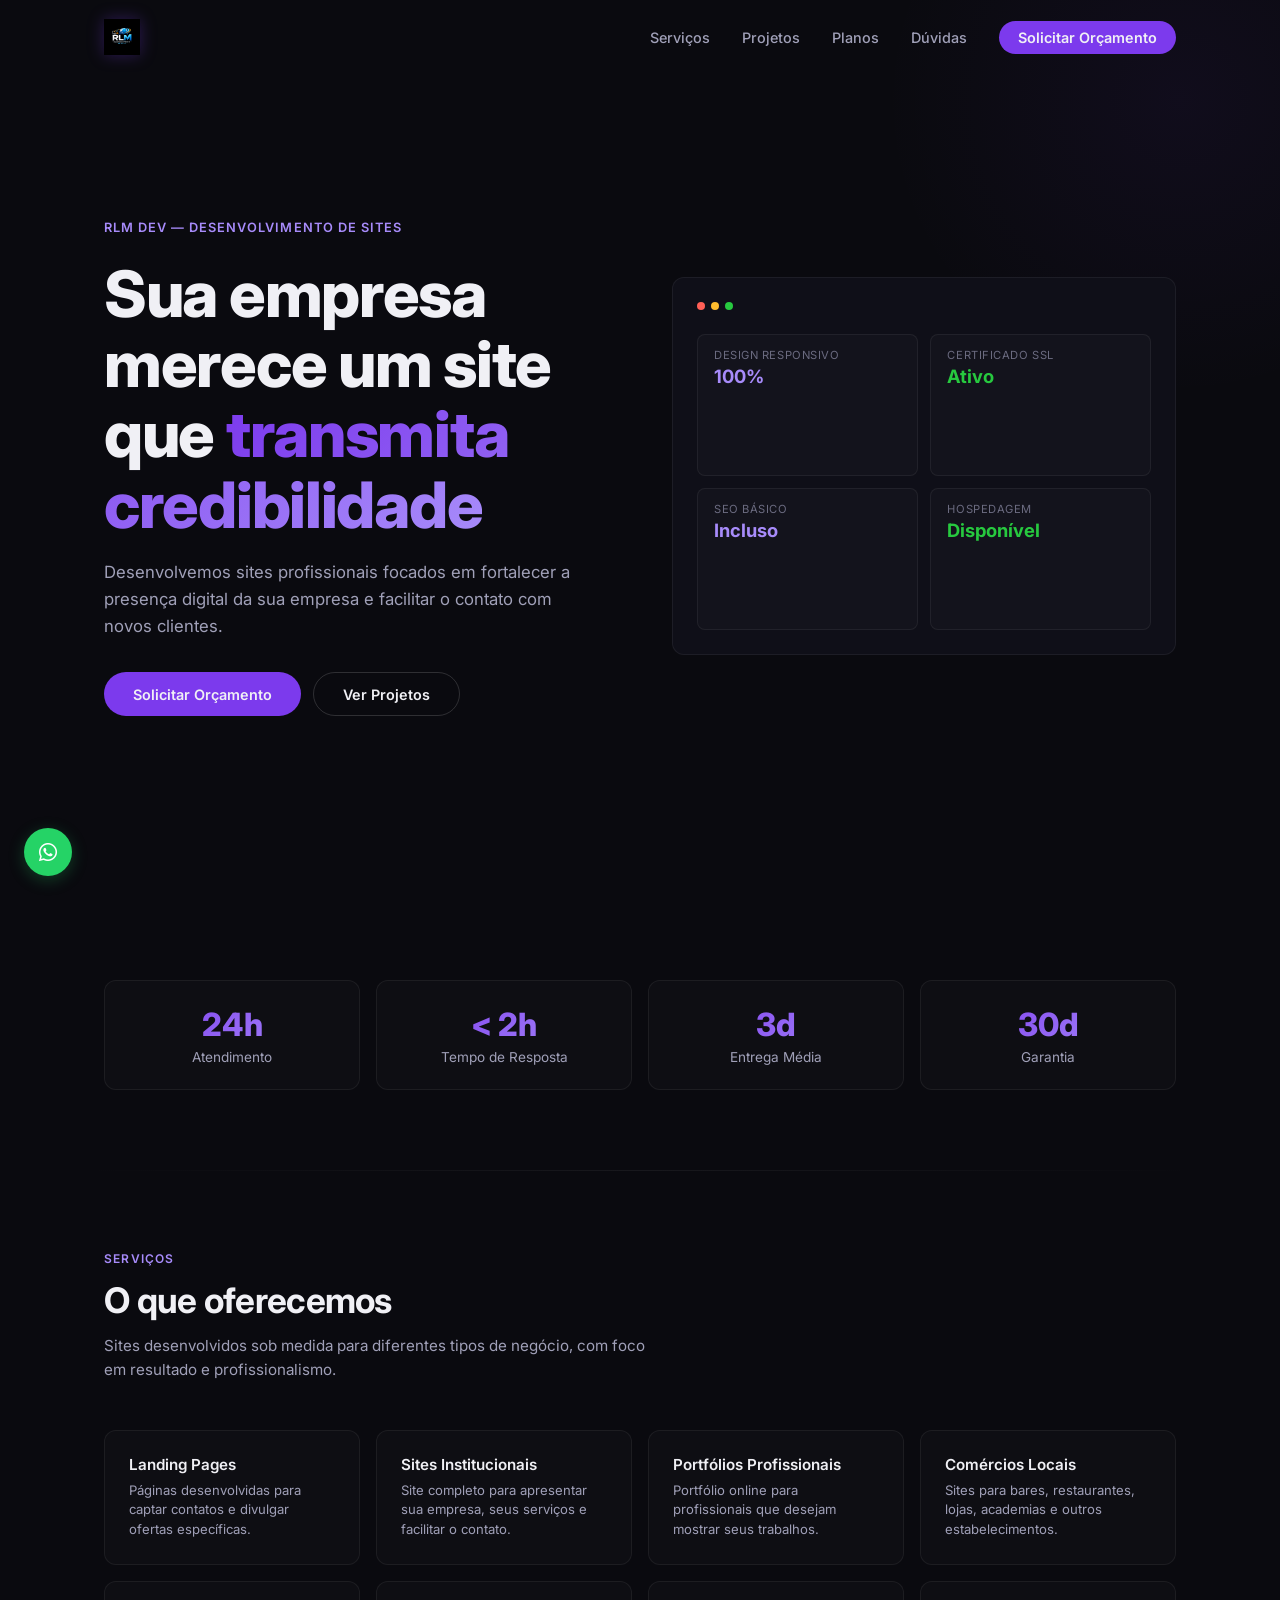
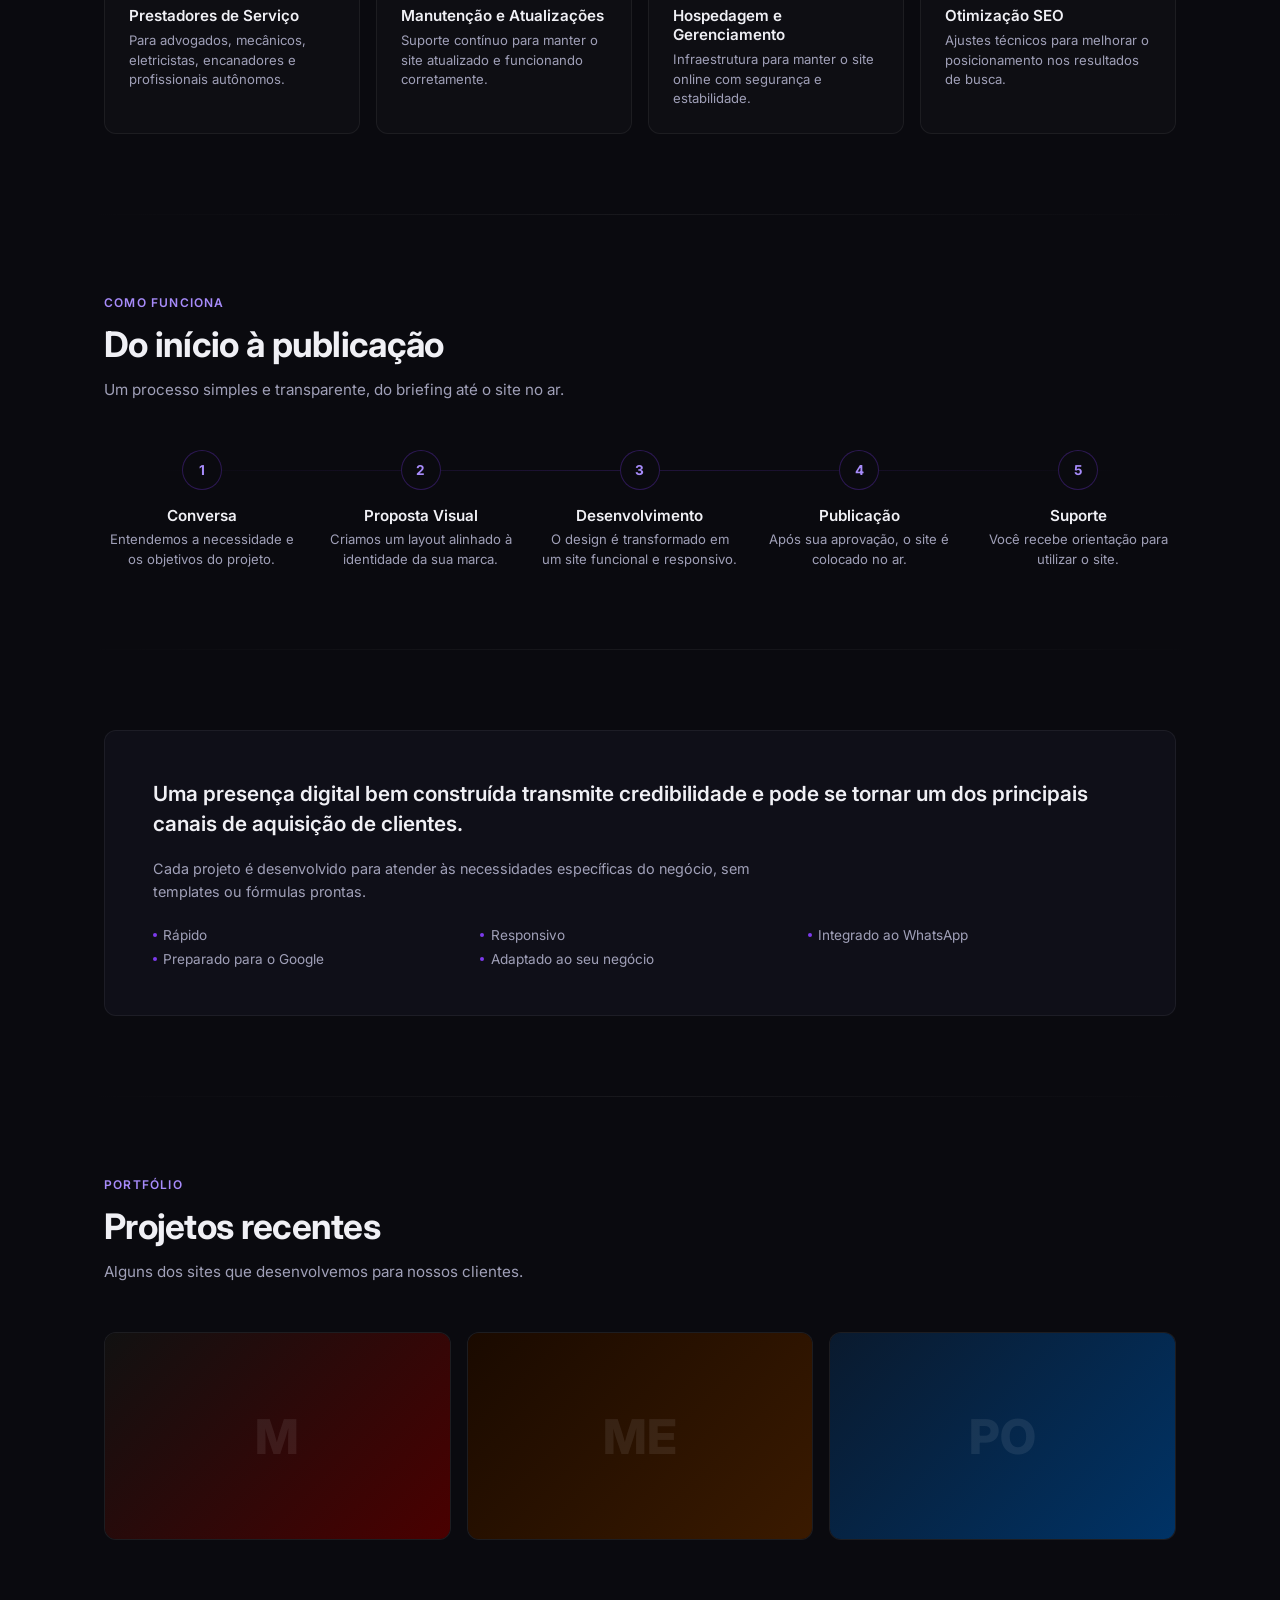
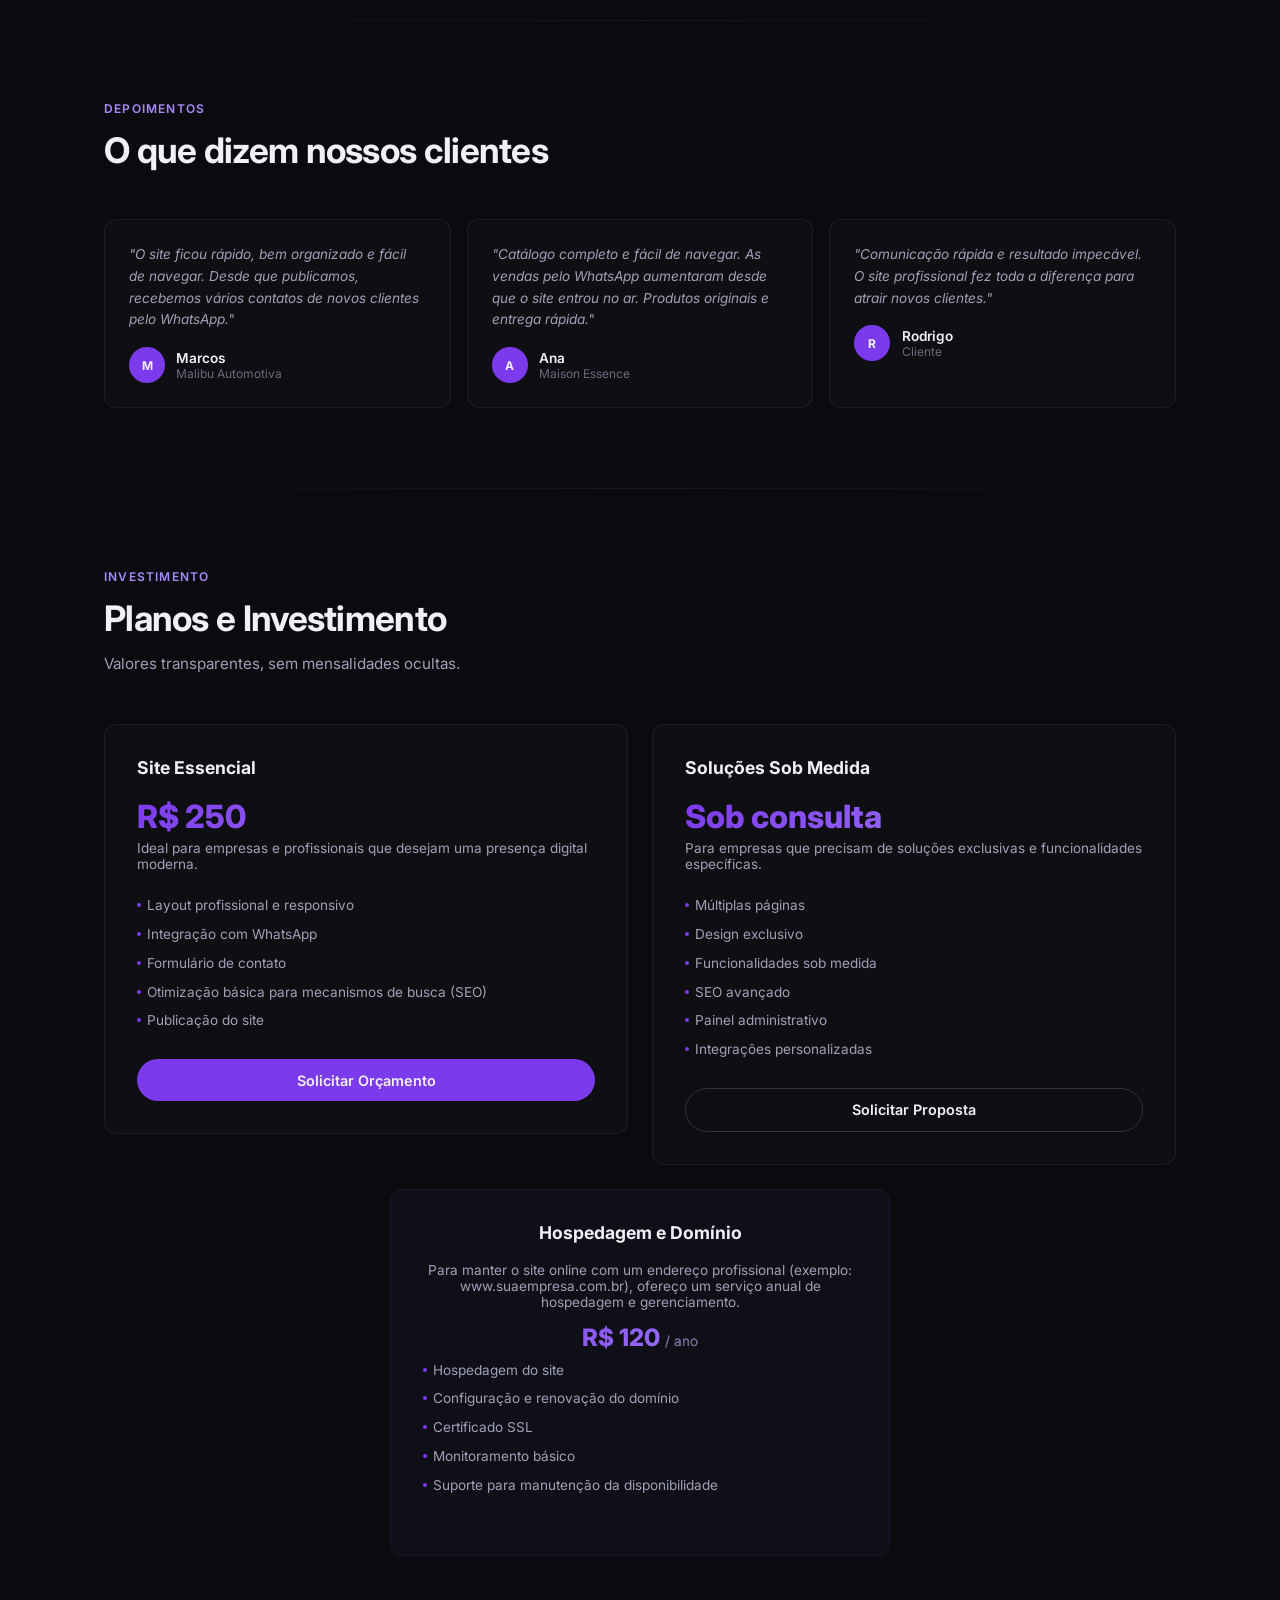
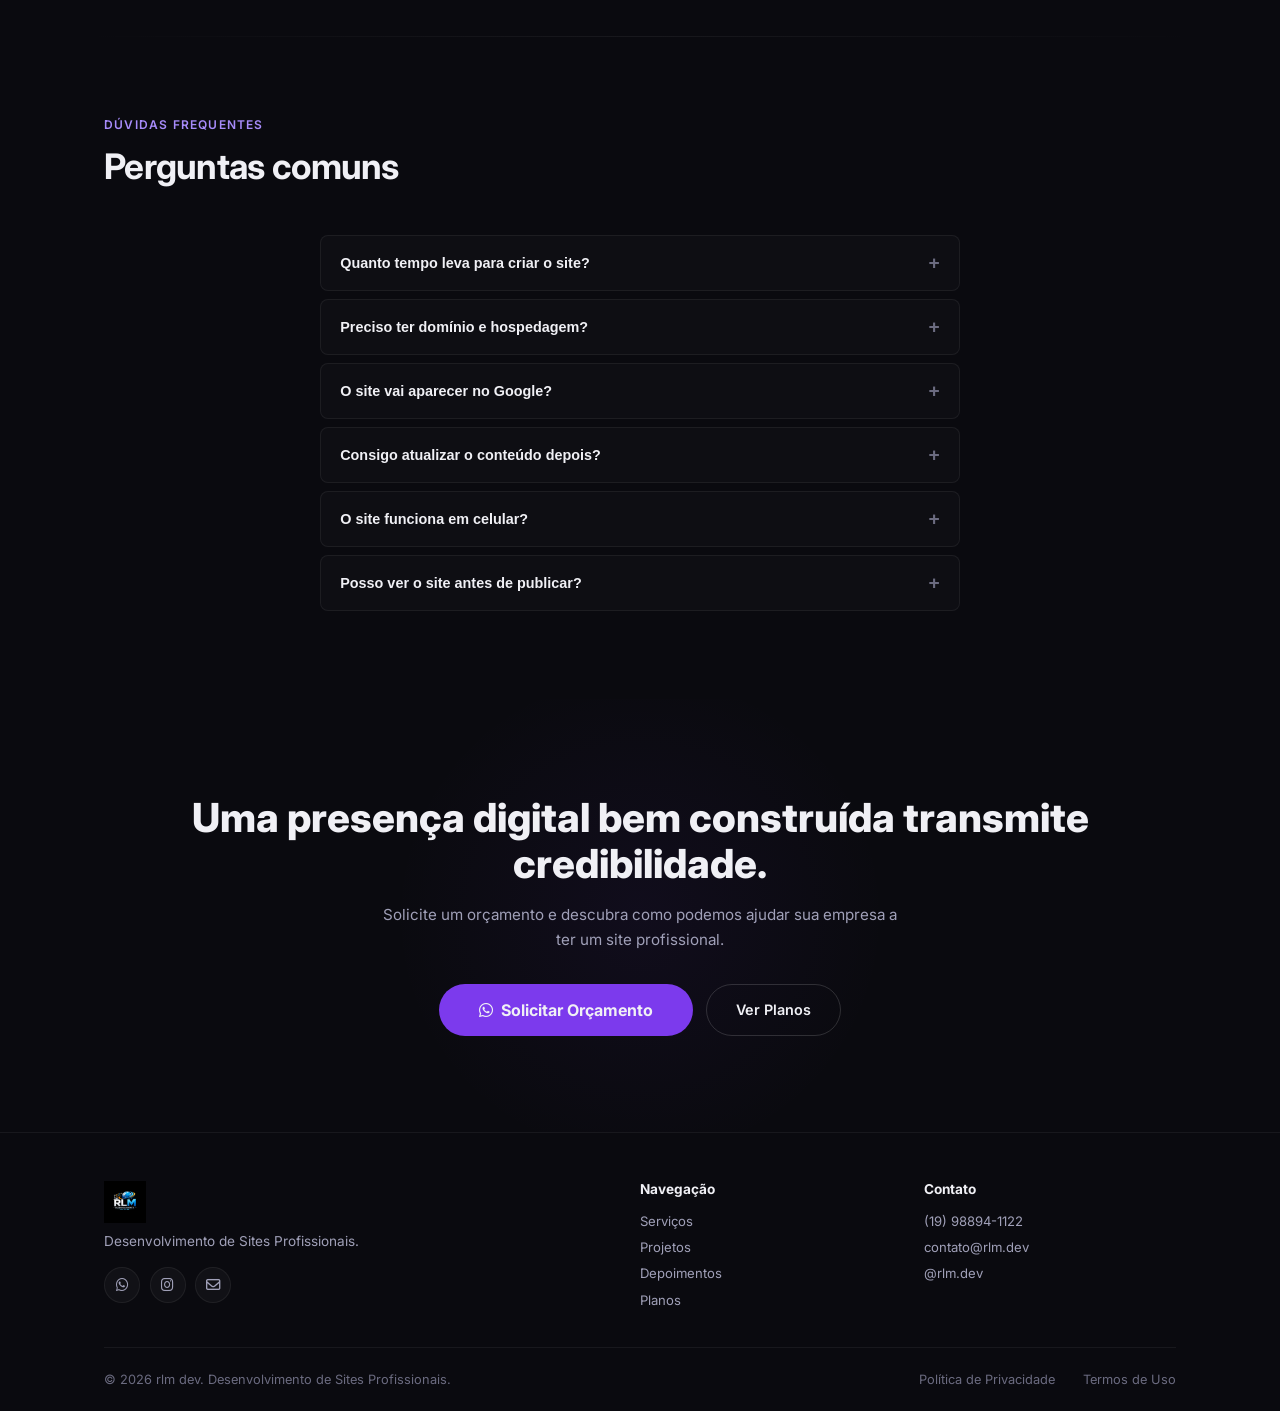
==== index.html @ 18d64c3d "feat: rebrand to rlm dev with real portfolio projects - Rebranded from RLima Tech to rlm dev with ne" ====
<!DOCTYPE html>
<html lang="pt-BR">
<head>
  <meta charset="UTF-8">
  <meta name="viewport" content="width=device-width, initial-scale=1.0">
  <meta name="description" content="rlm dev - Desenvolvimento de sites profissionais para pequenas empresas, comércios locais e prestadores de serviço.">
  <title>rlm dev | Desenvolvimento de Sites Profissionais</title>
  <link rel="stylesheet" href="style.css">
  <link rel="stylesheet" href="https://cdnjs.cloudflare.com/ajax/libs/font-awesome/6.5.1/css/all.min.css">
</head>
<body>

  <!-- LOADING -->
  <div id="loading">
    <img src="logo.jpeg" alt="rlm dev" class="logo-load">
    <div class="bar"><div class="bar-fill"></div></div>
  </div>

  <!-- NAVBAR -->
  <nav id="nav">
    <div class="container">
      <a class="logo" href="#"><img src="logo.jpeg" alt="rlm dev"></a>
      <div class="links" id="navLinks">
        <a href="#servicos">Servi&ccedil;os</a>
        <a href="#portfolio">Projetos</a>
        <a href="#planos">Planos</a>
        <a href="#faq">D&uacute;vidas</a>
        <a href="#contato" class="btn">Solicitar Or&ccedil;amento</a>
      </div>
      <button class="toggle" id="navToggle" aria-label="Menu"><i class="fas fa-bars"></i></button>
    </div>
  </nav>

  <!-- HERO -->
  <section class="hero">
    <div class="container">
      <div class="grid">
        <div>
          <span class="tag">rlm dev &mdash; Desenvolvimento de Sites</span>
          <h1>
            Sua empresa merece um site<br>
            que <span>transmita credibilidade</span>
          </h1>
          <p>
            Desenvolvemos sites profissionais focados em fortalecer a presen&ccedil;a digital da sua empresa
            e facilitar o contato com novos clientes.
          </p>
          <div class="actions">
            <a href="#contato" class="btn btn-primary">Solicitar Or&ccedil;amento</a>
            <a href="#portfolio" class="btn btn-outline">Ver Projetos</a>
          </div>
        </div>
        <div class="visual">
          <div class="dots">
            <span></span><span></span><span></span>
          </div>
          <div class="stats">
            <div class="stat">
              <div class="lbl">Design Responsivo</div>
              <div class="val purple">100%</div>
            </div>
            <div class="stat">
              <div class="lbl">Certificado SSL</div>
              <div class="val green">Ativo</div>
            </div>
            <div class="stat">
              <div class="lbl">SEO B&aacute;sico</div>
              <div class="val purple">Incluso</div>
            </div>
            <div class="stat">
              <div class="lbl">Hospedagem</div>
              <div class="val green">Dispon&iacute;vel</div>
            </div>
          </div>
        </div>
      </div>
    </div>
  </section>

  <!-- STATS -->
  <section class="section">
    <div class="container">
      <div class="stats-grid">
        <div class="stat-card reveal">
          <div class="num">24h</div>
          <div class="lbl">Atendimento</div>
        </div>
        <div class="stat-card reveal">
          <div class="num">&lt; 2h</div>
          <div class="lbl">Tempo de Resposta</div>
        </div>
        <div class="stat-card reveal">
          <div class="num"><span class="counter" data-target="3">0</span>d</div>
          <div class="lbl">Entrega M&eacute;dia</div>
        </div>
        <div class="stat-card reveal">
          <div class="num">30d</div>
          <div class="lbl">Garantia</div>
        </div>
      </div>
    </div>
  </section>

  <hr>

  <!-- SERVICES -->
  <section class="section" id="servicos">
    <div class="container">
      <div class="section-header reveal">
        <span class="tag">Servi&ccedil;os</span>
        <h2>O que oferecemos</h2>
        <p>Sites desenvolvidos sob medida para diferentes tipos de neg&oacute;cio, com foco em resultado e profissionalismo.</p>
      </div>
      <div class="services-grid">
        <div class="service-card reveal">
          <h3>Landing Pages</h3>
          <p>P&aacute;ginas desenvolvidas para captar contatos e divulgar ofertas espec&iacute;ficas.</p>
        </div>
        <div class="service-card reveal">
          <h3>Sites Institucionais</h3>
          <p>Site completo para apresentar sua empresa, seus servi&ccedil;os e facilitar o contato.</p>
        </div>
        <div class="service-card reveal">
          <h3>Portf&oacute;lios Profissionais</h3>
          <p>Portf&oacute;lio online para profissionais que desejam mostrar seus trabalhos.</p>
        </div>
        <div class="service-card reveal">
          <h3>Com&eacute;rcios Locais</h3>
          <p>Sites para bares, restaurantes, lojas, academias e outros estabelecimentos.</p>
        </div>
        <div class="service-card reveal">
          <h3>Prestadores de Servi&ccedil;o</h3>
          <p>Para advogados, mec&acirc;nicos, eletricistas, encanadores e profissionais aut&ocirc;nomos.</p>
        </div>
        <div class="service-card reveal">
          <h3>Manuten&ccedil;&atilde;o e Atualiza&ccedil;&otilde;es</h3>
          <p>Suporte cont&iacute;nuo para manter o site atualizado e funcionando corretamente.</p>
        </div>
        <div class="service-card reveal">
          <h3>Hospedagem e Gerenciamento</h3>
          <p>Infraestrutura para manter o site online com seguran&ccedil;a e estabilidade.</p>
        </div>
        <div class="service-card reveal">
          <h3>Otimiza&ccedil;&atilde;o SEO</h3>
          <p>Ajustes t&eacute;cnicos para melhorar o posicionamento nos resultados de busca.</p>
        </div>
      </div>
    </div>
  </section>

  <hr>

  <!-- HOW IT WORKS -->
  <section class="section" id="funciona">
    <div class="container">
      <div class="section-header reveal">
        <span class="tag">Como Funciona</span>
        <h2>Do in&iacute;cio &agrave; publica&ccedil;&atilde;o</h2>
        <p>Um processo simples e transparente, do briefing at&eacute; o site no ar.</p>
      </div>
      <div class="steps-grid">
        <div class="step-card reveal">
          <div class="num">1</div>
          <h3>Conversa</h3>
          <p>Entendemos a necessidade e os objetivos do projeto.</p>
        </div>
        <div class="step-card reveal">
          <div class="num">2</div>
          <h3>Proposta Visual</h3>
          <p>Criamos um layout alinhado &agrave; identidade da sua marca.</p>
        </div>
        <div class="step-card reveal">
          <div class="num">3</div>
          <h3>Desenvolvimento</h3>
          <p>O design &eacute; transformado em um site funcional e responsivo.</p>
        </div>
        <div class="step-card reveal">
          <div class="num">4</div>
          <h3>Publica&ccedil;&atilde;o</h3>
          <p>Ap&oacute;s sua aprova&ccedil;&atilde;o, o site &eacute; colocado no ar.</p>
        </div>
        <div class="step-card reveal">
          <div class="num">5</div>
          <h3>Suporte</h3>
          <p>Voc&ecirc; recebe orienta&ccedil;&atilde;o para utilizar o site.</p>
        </div>
      </div>
    </div>
  </section>

  <hr>

  <!-- DIFFERENTIAL -->
  <section class="section">
    <div class="container">
      <div class="diff reveal">
        <blockquote>
          Uma presen&ccedil;a digital bem constru&iacute;da transmite credibilidade e pode se tornar um dos principais canais de aquisi&ccedil;&atilde;o de clientes.
        </blockquote>
        <p>Cada projeto &eacute; desenvolvido para atender &agrave;s necessidades espec&iacute;ficas do neg&oacute;cio, sem templates ou f&oacute;rmulas prontas.</p>
        <ul>
          <li>R&aacute;pido</li>
          <li>Responsivo</li>
          <li>Integrado ao WhatsApp</li>
          <li>Preparado para o Google</li>
          <li>Adaptado ao seu neg&oacute;cio</li>
        </ul>
      </div>
    </div>
  </section>

  <hr>

  <!-- PORTFOLIO -->
  <section class="section" id="portfolio">
    <div class="container">
      <div class="section-header reveal">
        <span class="tag">Portf&oacute;lio</span>
        <h2>Projetos recentes</h2>
        <p>Alguns dos sites que desenvolvemos para nossos clientes.</p>
      </div>
      <div class="portfolio-grid">
        <div class="portfolio-item reveal" data-project="malibu">
          <div class="thumb" style="background: linear-gradient(135deg, #111, #4a0000);"><span>M</span></div>
          <div class="overlay-always">
            <h3>Malibu Automotiva</h3>
            <p>Funilaria e Pintura Automotiva</p>
          </div>
          <div class="overlay">
            <h3>Malibu Automotiva</h3>
            <p>Funilaria e Pintura Automotiva</p>
            <button onclick="openProject('malibu')">Visualizar</button>
          </div>
        </div>
        <div class="portfolio-item reveal" data-project="maison">
          <div class="thumb" style="background: linear-gradient(135deg, #1a0a00, #3a1a00);"><span>ME</span></div>
          <div class="overlay-always">
            <h3>Maison Essence</h3>
            <p>Perfumaria Premium</p>
          </div>
          <div class="overlay">
            <h3>Maison Essence</h3>
            <p>Perfumaria Premium</p>
            <button onclick="openProject('maison')">Visualizar</button>
          </div>
        </div>
        <div class="portfolio-item reveal" data-project="primeodonto">
          <div class="thumb" style="background: linear-gradient(135deg, #0a1a2e, #003366);"><span>PO</span></div>
          <div class="overlay-always">
            <h3>Prime Odonto</h3>
            <p>Cl&iacute;nica Odontol&oacute;gica</p>
          </div>
          <div class="overlay">
            <h3>Prime Odonto</h3>
            <p>Cl&iacute;nica Odontol&oacute;gica</p>
            <button onclick="openProject('primeodonto')">Visualizar</button>
          </div>
        </div>
      </div>
    </div>
  </section>

  <!-- MODAL -->
  <div class="modal" id="modal">
    <div class="modal-box">
      <div class="modal-head">
        <h2 id="modalTitle">Projeto</h2>
        <button onclick="closeModal()"><i class="fas fa-times"></i></button>
      </div>
      <div class="modal-body" id="modalBody"></div>
    </div>
  </div>

  <hr>

  <!-- TESTIMONIALS -->
  <section class="section" id="depoimentos">
    <div class="container">
      <div class="section-header reveal">
        <span class="tag">Depoimentos</span>
        <h2>O que dizem nossos clientes</h2>
      </div>
      <div class="testimonials-grid">
        <div class="testimonial-card reveal">
          <p class="text">"O site ficou r&aacute;pido, bem organizado e f&aacute;cil de navegar. Desde que publicamos, recebemos v&aacute;rios contatos de novos clientes pelo WhatsApp."</p>
          <div class="author">
            <div class="avatar">M</div>
            <div>
              <div class="name">Marcos</div>
              <div class="role">Malibu Automotiva</div>
            </div>
          </div>
        </div>
        <div class="testimonial-card reveal">
          <p class="text">"Cat&aacute;logo completo e f&aacute;cil de navegar. As vendas pelo WhatsApp aumentaram desde que o site entrou no ar. Produtos originais e entrega r&aacute;pida."</p>
          <div class="author">
            <div class="avatar">A</div>
            <div>
              <div class="name">Ana</div>
              <div class="role">Maison Essence</div>
            </div>
          </div>
        </div>
        <div class="testimonial-card reveal">
          <p class="text">"Comunica&ccedil;&atilde;o r&aacute;pida e resultado impec&aacute;vel. O site profissional fez toda a diferen&ccedil;a para atrair novos clientes."</p>
          <div class="author">
            <div class="avatar">R</div>
            <div>
              <div class="name">Rodrigo</div>
              <div class="role">Cliente</div>
            </div>
          </div>
        </div>
      </div>
    </div>
  </section>

  <hr>

  <!-- PRICING -->
  <section class="section" id="planos">
    <div class="container">
      <div class="section-header reveal">
        <span class="tag">Investimento</span>
        <h2>Planos e Investimento</h2>
        <p>Valores transparentes, sem mensalidades ocultas.</p>
      </div>
      <div class="pricing-grid">
        <div class="pricing-card reveal">
          <h3>Site Essencial</h3>
          <div class="price">R$ 250</div>
          <p class="desc">Ideal para empresas e profissionais que desejam uma presen&ccedil;a digital moderna.</p>
          <ul>
            <li>Layout profissional e responsivo</li>
            <li>Integra&ccedil;&atilde;o com WhatsApp</li>
            <li>Formul&aacute;rio de contato</li>
            <li>Otimiza&ccedil;&atilde;o b&aacute;sica para mecanismos de busca (SEO)</li>
            <li>Publica&ccedil;&atilde;o do site</li>
          </ul>
          <a href="#contato" class="btn btn-primary">Solicitar Or&ccedil;amento</a>
        </div>
        <div class="pricing-card reveal">
          <h3>Solu&ccedil;&otilde;es Sob Medida</h3>
          <div class="price">Sob consulta</div>
          <p class="desc">Para empresas que precisam de solu&ccedil;&otilde;es exclusivas e funcionalidades espec&iacute;ficas.</p>
          <ul>
            <li>M&uacute;ltiplas p&aacute;ginas</li>
            <li>Design exclusivo</li>
            <li>Funcionalidades sob medida</li>
            <li>SEO avan&ccedil;ado</li>
            <li>Painel administrativo</li>
            <li>Integra&ccedil;&otilde;es personalizadas</li>
          </ul>
          <a href="#contato" class="btn btn-outline">Solicitar Proposta</a>
        </div>
        <div class="pricing-card hosting reveal">
          <h3>Hospedagem e Dom&iacute;nio</h3>
          <p style="color:var(--text);font-size:0.85rem;margin-bottom:0.8rem;">
            Para manter o site online com um endere&ccedil;o profissional
            (exemplo: www.suaempresa.com.br), ofere&ccedil;o um servi&ccedil;o
            anual de hospedagem e gerenciamento.
          </p>
          <div class="price">R$ 120 <small>/ ano</small></div>
          <ul>
            <li>Hospedagem do site</li>
            <li>Configura&ccedil;&atilde;o e renova&ccedil;&atilde;o do dom&iacute;nio</li>
            <li>Certificado SSL</li>
            <li>Monitoramento b&aacute;sico</li>
            <li>Suporte para manuten&ccedil;&atilde;o da disponibilidade</li>
          </ul>
        </div>
      </div>
    </div>
  </section>

  <hr>

  <!-- FAQ -->
  <section class="section" id="faq">
    <div class="container">
      <div class="section-header reveal">
        <span class="tag">D&uacute;vidas Frequentes</span>
        <h2>Perguntas comuns</h2>
      </div>
      <div class="faq-list">
        <div class="faq-item reveal">
          <button>Quanto tempo leva para criar o site? <span>+</span></button>
          <div class="answer"><div class="answer-inner">Em m&eacute;dia, o desenvolvimento leva de 5 a 7 dias &uacute;teis, dependendo da complexidade do projeto e da disponibilidade para feedbacks.</div></div>
        </div>
        <div class="faq-item reveal">
          <button>Preciso ter dom&iacute;nio e hospedagem? <span>+</span></button>
          <div class="answer"><div class="answer-inner">N&atilde;o necessariamente. Oferecemos o servi&ccedil;o anual de hospedagem e dom&iacute;nio por R$ 120, que mant&eacute;m o site online com certificado SSL e suporte.</div></div>
        </div>
        <div class="faq-item reveal">
          <button>O site vai aparecer no Google? <span>+</span></button>
          <div class="answer"><div class="answer-inner">Todos os sites s&atilde;o desenvolvidos com pr&aacute;ticas b&aacute;sicas de SEO para facilitar o reconhecimento pelos mecanismos de busca.</div></div>
        </div>
        <div class="faq-item reveal">
          <button>Consigo atualizar o conte&uacute;do depois? <span>+</span></button>
          <div class="answer"><div class="answer-inner">Sim. Dependendo do plano, voc&ecirc; pode ter acesso a um painel simples para editar conte&uacute;do, ou pode solicitar altera&ccedil;&otilde;es pelo suporte.</div></div>
        </div>
        <div class="faq-item reveal">
          <button>O site funciona em celular? <span>+</span></button>
          <div class="answer"><div class="answer-inner">Sim. Todos os projetos s&atilde;o desenvolvidos com design responsivo, funcionando adequadamente em celulares, tablets e computadores.</div></div>
        </div>
        <div class="faq-item reveal">
          <button>Posso ver o site antes de publicar? <span>+</span></button>
          <div class="answer"><div class="answer-inner">Sim. Durante o processo, voc&ecirc; acompanha o desenvolvimento e pode solicitar ajustes. O site s&oacute; &eacute; publicado ap&oacute;s sua aprova&ccedil;&atilde;o.</div></div>
        </div>
      </div>
    </div>
  </section>

  <!-- CTA -->
  <section class="cta" id="contato">
    <div class="container">
      <h2>Uma presen&ccedil;a digital bem constru&iacute;da transmite credibilidade.</h2>
      <p>Solicite um or&ccedil;amento e descubra como podemos ajudar sua empresa a ter um site profissional.</p>
      <div class="actions">
        <a href="https://wa.me/5519988941122?text=Ol%C3%A1!%20Gostaria%20de%20solicitar%20um%20or%C3%A7amento%20para%20criar%20meu%20site." target="_blank" class="btn-cta">
          <i class="fab fa-whatsapp"></i> Solicitar Or&ccedil;amento
        </a>
        <a href="#planos" class="btn btn-outline">Ver Planos</a>
      </div>
    </div>
  </section>

  <!-- FOOTER -->
  <footer>
    <div class="container">
      <div class="grid">
        <div class="brand">
          <img src="logo.jpeg" alt="rlm dev" style="height:42px;width:auto;margin-bottom:.5rem;">
          <p>Desenvolvimento de Sites Profissionais.</p>
          <div class="social">
            <a href="https://wa.me/5519988941122" target="_blank" aria-label="WhatsApp"><i class="fab fa-whatsapp"></i></a>
            <a href="https://instagram.com/rlm.dev" target="_blank" aria-label="Instagram"><i class="fab fa-instagram"></i></a>
            <a href="mailto:contato@rlm.dev" aria-label="Email"><i class="far fa-envelope"></i></a>
          </div>
        </div>
        <div class="col">
          <h4>Navega&ccedil;&atilde;o</h4>
          <ul>
            <li><a href="#servicos">Servi&ccedil;os</a></li>
            <li><a href="#portfolio">Projetos</a></li>
            <li><a href="#depoimentos">Depoimentos</a></li>
            <li><a href="#planos">Planos</a></li>
          </ul>
        </div>
        <div class="col">
          <h4>Contato</h4>
          <ul>
            <li><a href="https://wa.me/5519988941122" target="_blank">(19) 98894-1122</a></li>
            <li><a href="mailto:contato@rlm.dev">contato@rlm.dev</a></li>
            <li><a href="https://instagram.com/rlm.dev" target="_blank">@rlm.dev</a></li>
          </ul>
        </div>
      </div>
      <div class="bottom">
        <span>&copy; 2026 rlm dev. Desenvolvimento de Sites Profissionais.</span>
        <div>
          <a href="#">Pol&iacute;tica de Privacidade</a>
          <a href="#">Termos de Uso</a>
        </div>
      </div>
    </div>
  </footer>

  <!-- WHATSAPP FLOAT -->
  <div class="whatsapp">
    <a href="https://wa.me/5519988941122?text=Ol%C3%A1!%20Vim%20pelo%20site%20e%20gostaria%20de%20mais%20informa%C3%A7%C3%B5es." target="_blank" aria-label="WhatsApp">
      <i class="fab fa-whatsapp"></i>
    </a>
  </div>

  <!-- BACK TO TOP -->
  <button class="totop" id="totop" aria-label="Voltar ao topo"><i class="fas fa-arrow-up"></i></button>

  <script src="script.js"></script>
</body>
</html>
---- style.css ----
@import url('https://fonts.googleapis.com/css2?family=Inter:wght@300;400;500;600;700;800&display=swap');

:root {
  --bg: #0a0a0f;
  --bg-alt: #0f0f18;
  --bg-card: rgba(255, 255, 255, 0.02);
  --border: rgba(255, 255, 255, 0.06);
  --border-hover: rgba(255, 255, 255, 0.1);
  --purple: #7c3aed;
  --purple-light: #a78bfa;
  --purple-dark: #5b21b6;
  --purple-glow: rgba(124, 58, 237, 0.15);
  --white: #f0f0f5;
  --text: #a0a0b8;
  --text-muted: #6b6b80;
  --radius: 12px;
  --radius-sm: 8px;
  --transition: all 0.3s ease;
}

*, *::before, *::after { margin: 0; padding: 0; box-sizing: border-box; }

html { scroll-behavior: smooth; }

body {
  font-family: 'Inter', -apple-system, sans-serif;
  background: var(--bg);
  color: var(--white);
  -webkit-font-smoothing: antialiased;
  -moz-osx-font-smoothing: grayscale;
}

img { max-width: 100%; display: block; }
a { color: inherit; text-decoration: none; }
ul { list-style: none; }

::selection { background: var(--purple-glow); color: var(--white); }
::-webkit-scrollbar { width: 5px; }
::-webkit-scrollbar-track { background: var(--bg); }
::-webkit-scrollbar-thumb { background: var(--purple-dark); border-radius: 4px; }

.container {
  max-width: 1120px;
  margin: 0 auto;
  padding: 0 1.5rem;
}

/* LOADING */
#loading {
  position: fixed; inset: 0; z-index: 9999;
  background: var(--bg);
  display: flex; flex-direction: column;
  align-items: center; justify-content: center;
  transition: opacity 0.5s ease, visibility 0.5s ease;
}
#loading.hidden { opacity: 0; visibility: hidden; }
#loading .logo-load {
  height: 56px; width: auto;
}
#loading .bar {
  width: 180px; height: 2px;
  background: rgba(255,255,255,0.06);
  border-radius: 2px; margin-top: 1rem; overflow: hidden;
}
#loading .bar-fill {
  height: 100%; width: 0%;
  background: linear-gradient(90deg, var(--purple), var(--purple-light));
  animation: load 1.2s ease forwards;
}
@keyframes load { 0% { width: 0; } 100% { width: 100%; } }

/* NAVBAR */
nav {
  position: fixed; top: 0; left: 0; right: 0; z-index: 100;
  padding: 1.2rem 0;
  transition: var(--transition);
}
nav.scrolled {
  background: rgba(10,10,15,0.85);
  backdrop-filter: blur(16px);
  -webkit-backdrop-filter: blur(16px);
  border-bottom: 1px solid var(--border);
  padding: 0.8rem 0;
}
nav .container {
  display: flex; align-items: center; justify-content: space-between;
}
nav .logo {
  display: flex; align-items: center;
}
nav .logo img {
  height: 36px; width: auto;
  filter: drop-shadow(0 0 8px rgba(124,58,237,0.3));
}
nav .links { display: flex; align-items: center; gap: 2rem; }
nav .links a {
  color: var(--text); font-size: 0.9rem; font-weight: 500;
  transition: color 0.2s;
}
nav .links a:hover { color: var(--white); }
nav .links .btn {
  background: var(--purple); color: var(--white);
  padding: 0.5rem 1.2rem; border-radius: 50px; font-weight: 600;
}
nav .links .btn:hover { background: var(--purple-dark); }
nav .toggle { display: none; background: none; border: none; color: var(--white); font-size: 1.5rem; cursor: pointer; }

@media (max-width: 768px) {
  nav .links {
    position: fixed; top: 0; right: -100%; width: 280px; height: 100vh;
    background: rgba(10,10,15,0.98); backdrop-filter: blur(20px);
    flex-direction: column; justify-content: center; padding: 2rem;
    transition: right 0.3s ease; border-left: 1px solid var(--border);
  }
  nav .links.open { right: 0; }
  nav .toggle { display: block; }
}

/* HERO */
.hero {
  min-height: 100vh;
  display: flex; align-items: center;
  padding: 6rem 0 4rem;
  position: relative;
  overflow: hidden;
}
.hero::before {
  content: ''; position: absolute;
  width: 600px; height: 600px;
  background: radial-gradient(circle, rgba(124,58,237,0.06) 0%, transparent 70%);
  top: -200px; right: -200px; pointer-events: none;
}
.hero .grid {
  display: grid;
  grid-template-columns: 1fr 1fr;
  gap: 4rem; align-items: center;
}
.hero .tag {
  display: inline-block;
  font-size: 0.8rem; font-weight: 600; text-transform: uppercase;
  letter-spacing: 0.08em; color: var(--purple-light);
  margin-bottom: 1.5rem;
}
.hero h1 {
  font-size: clamp(2.2rem, 5vw, 4rem);
  font-weight: 800; line-height: 1.1;
  letter-spacing: -0.02em;
  margin-bottom: 1.2rem;
}
.hero h1 span {
  background: linear-gradient(135deg, var(--purple), var(--purple-light));
  -webkit-background-clip: text; -webkit-text-fill-color: transparent;
}
.hero p {
  color: var(--text); font-size: 1.05rem;
  line-height: 1.6; max-width: 480px;
  margin-bottom: 2rem;
}
.hero .actions { display: flex; gap: 0.8rem; flex-wrap: wrap; }

.btn {
  display: inline-flex; align-items: center; gap: 0.5rem;
  padding: 0.8rem 1.8rem; border-radius: 50px;
  font-size: 0.9rem; font-weight: 600;
  transition: var(--transition); border: none; cursor: pointer;
  background: transparent; color: var(--white);
}
.btn-primary {
  background: var(--purple); color: var(--white);
}
.btn-primary:hover { background: var(--purple-dark); transform: translateY(-1px); }
.btn-outline {
  border: 1.5px solid rgba(255,255,255,0.15); color: var(--white);
}
.btn-outline:hover { border-color: var(--purple); background: rgba(124,58,237,0.06); }

.hero .visual {
  position: relative;
  background: var(--bg-alt);
  border: 1px solid var(--border);
  border-radius: var(--radius);
  padding: 1.5rem;
  aspect-ratio: 4/3;
  display: flex;
  flex-direction: column;
}
.hero .visual .dots {
  display: flex; gap: 6px; margin-bottom: 1.5rem;
}
.hero .visual .dots span {
  width: 8px; height: 8px; border-radius: 50%;
}
.hero .visual .dots span:nth-child(1) { background: #ff5f56; }
.hero .visual .dots span:nth-child(2) { background: #ffbd2e; }
.hero .visual .dots span:nth-child(3) { background: #27c93f; }
.hero .visual .stats {
  display: grid; grid-template-columns: 1fr 1fr; gap: 0.8rem; flex: 1;
}
.hero .visual .stat {
  background: rgba(255,255,255,0.02);
  border: 1px solid var(--border);
  border-radius: var(--radius-sm);
  padding: 0.8rem 1rem;
}
.hero .visual .stat .lbl { font-size: 0.7rem; color: var(--text-muted); text-transform: uppercase; letter-spacing: 0.05em; }
.hero .visual .stat .val { font-size: 1.15rem; font-weight: 700; margin-top: 0.2rem; }
.hero .visual .stat .val.green { color: #27c93f; }
.hero .visual .stat .val.purple { color: var(--purple-light); }

@media (max-width: 860px) {
  .hero .grid { grid-template-columns: 1fr; gap: 2rem; }
  .hero { min-height: auto; }
  .hero .visual { display: none; }
}

/* SECTION */
.section { padding: 5rem 0; }
.section-header { margin-bottom: 3rem; }
.section-header .tag {
  font-size: 0.75rem; font-weight: 600; text-transform: uppercase;
  letter-spacing: 0.1em; color: var(--purple-light);
  margin-bottom: 0.8rem; display: block;
}
.section-header h2 {
  font-size: clamp(1.5rem, 3vw, 2.2rem);
  font-weight: 700; line-height: 1.2;
  letter-spacing: -0.02em;
}
.section-header p {
  color: var(--text);
  font-size: 0.95rem;
  line-height: 1.6;
  margin-top: 0.8rem;
  max-width: 560px;
}

/* STATS */
.stats-grid {
  display: grid;
  grid-template-columns: repeat(4, 1fr);
  gap: 1rem;
}
.stat-card {
  background: var(--bg-card);
  border: 1px solid var(--border);
  border-radius: var(--radius);
  padding: 1.5rem;
  text-align: center;
  transition: border-color 0.3s;
}
.stat-card:hover { border-color: var(--border-hover); }
.stat-card .num {
  font-size: 2rem; font-weight: 800;
  background: linear-gradient(135deg, var(--purple), var(--purple-light));
  -webkit-background-clip: text; -webkit-text-fill-color: transparent;
}
.stat-card .lbl { color: var(--text); font-size: 0.85rem; margin-top: 0.3rem; }

@media (max-width: 640px) {
  .stats-grid { grid-template-columns: 1fr 1fr; }
}

/* SERVICES */
.services-grid {
  display: grid;
  grid-template-columns: repeat(4, 1fr);
  gap: 1rem;
}
.service-card {
  background: var(--bg-card);
  border: 1px solid var(--border);
  border-radius: var(--radius);
  padding: 1.5rem;
  transition: border-color 0.3s, transform 0.3s;
}
.service-card:hover {
  border-color: rgba(124,58,237,0.2);
  transform: translateY(-2px);
}
.service-card h3 { font-size: 0.95rem; font-weight: 600; margin-bottom: 0.4rem; }
.service-card p { color: var(--text); font-size: 0.82rem; line-height: 1.5; }

@media (max-width: 860px) {
  .services-grid { grid-template-columns: 1fr 1fr; }
}
@media (max-width: 480px) {
  .services-grid { grid-template-columns: 1fr; }
}

/* STEPS */
.steps-grid {
  display: grid;
  grid-template-columns: repeat(5, 1fr);
  gap: 1.5rem;
  position: relative;
}
.steps-grid::before {
  content: '';
  position: absolute; top: 1.25rem; left: 5%; right: 5%;
  height: 1px;
  background: linear-gradient(90deg, transparent, var(--purple), transparent);
  opacity: 0.2;
}
.step-card { text-align: center; position: relative; }
.step-card .num {
  width: 40px; height: 40px; border-radius: 50%;
  display: flex; align-items: center; justify-content: center;
  font-size: 0.85rem; font-weight: 700;
  background: var(--bg); border: 1.5px solid rgba(124,58,237,0.3);
  color: var(--purple-light);
  margin: 0 auto 1rem;
  position: relative; z-index: 2;
  transition: background 0.3s, color 0.3s;
}
.step-card:hover .num {
  background: var(--purple); color: var(--white); border-color: var(--purple);
}
.step-card h3 { font-size: 0.95rem; font-weight: 600; margin-bottom: 0.3rem; }
.step-card p { color: var(--text); font-size: 0.82rem; line-height: 1.5; }

@media (max-width: 768px) {
  .steps-grid { grid-template-columns: 1fr 1fr; }
  .steps-grid::before { display: none; }
  .steps-grid .step-card:last-child { grid-column: 1 / -1; max-width: 300px; margin: 0 auto; }
}

/* PORTFOLIO */
.portfolio-grid {
  display: grid;
  grid-template-columns: repeat(3, 1fr);
  gap: 1rem;
}
.portfolio-item {
  border-radius: var(--radius);
  overflow: hidden;
  position: relative;
  background: var(--bg-card);
  border: 1px solid var(--border);
  aspect-ratio: 5/3;
  cursor: pointer;
  transition: border-color 0.3s;
}
.portfolio-item:hover { border-color: rgba(124,58,237,0.2); }
.portfolio-item .thumb {
  width: 100%; height: 100%;
  display: flex; align-items: center; justify-content: center;
  font-size: 3rem; font-weight: 800;
  color: rgba(255,255,255,0.08);
  transition: transform 0.4s ease;
}
.portfolio-item .thumb span {
  position: relative; z-index: 1;
}
.portfolio-item:hover .thumb { transform: scale(1.03); }
.portfolio-item .overlay {
  position: absolute; inset: 0;
  background: linear-gradient(to top, rgba(10,10,15,0.95) 0%, rgba(10,10,15,0.1) 100%);
  display: flex; flex-direction: column; justify-content: flex-end;
  padding: 1.2rem; opacity: 0;
  transition: opacity 0.3s;
}
.portfolio-item:hover .overlay { opacity: 1; }
.portfolio-item .overlay h3 { font-size: 1rem; font-weight: 600; }
.portfolio-item .overlay p { color: var(--purple-light); font-size: 0.8rem; margin: 0.15rem 0 0.6rem; }
.portfolio-item .overlay button {
  align-self: flex-start; font-size: 0.75rem;
  padding: 0.35rem 1rem; background: var(--purple);
  color: var(--white); border: none; border-radius: 50px;
  font-weight: 600; cursor: pointer; transition: background 0.2s;
}
.portfolio-item .overlay button:hover { background: var(--purple-dark); }

@media (max-width: 860px) { .portfolio-grid { grid-template-columns: 1fr 1fr; } }
@media (max-width: 480px) { .portfolio-grid { grid-template-columns: 1fr; } }

/* MODAL */
.modal {
  position: fixed; inset: 0; z-index: 1000;
  background: rgba(10,10,15,0.9);
  backdrop-filter: blur(12px);
  display: flex; align-items: center; justify-content: center;
  padding: 1.5rem;
  opacity: 0; visibility: hidden;
  transition: opacity 0.3s, visibility 0.3s;
}
.modal.open { opacity: 1; visibility: visible; }
.modal-box {
  max-width: 640px; width: 100%; max-height: 85vh; overflow-y: auto;
  background: var(--bg-alt); border: 1px solid var(--border);
  border-radius: var(--radius);
  transform: scale(0.95);
  transition: transform 0.3s;
}
.modal.open .modal-box { transform: scale(1); }
.modal-head {
  display: flex; justify-content: space-between; align-items: center;
  padding: 1.2rem 1.5rem;
  border-bottom: 1px solid var(--border);
}
.modal-head h2 { font-size: 1.1rem; font-weight: 700; }
.modal-head button {
  width: 32px; height: 32px; border-radius: 50%;
  background: rgba(255,255,255,0.04); border: none;
  color: var(--text); cursor: pointer; font-size: 1rem;
  display: flex; align-items: center; justify-content: center;
  transition: background 0.2s;
}
.modal-head button:hover { background: rgba(255,255,255,0.1); }
.modal-body { padding: 1.5rem; }
.modal-body .preview {
  width: 100%; aspect-ratio: 16/9; border-radius: var(--radius-sm);
  display: flex; align-items: center; justify-content: center;
  font-size: 3rem; margin-bottom: 1rem;
}
.modal-body .info { margin-bottom: 1rem; }
.modal-body .info p { color: var(--text); font-size: 0.9rem; line-height: 1.6; }
.modal-body .info p strong { color: var(--white); }

/* DIFFERENTIAL */
.diff {
  background: var(--bg-alt);
  border: 1px solid var(--border);
  border-radius: var(--radius);
  padding: 3rem;
}
.diff blockquote {
  font-size: 1.3rem; font-weight: 600; line-height: 1.4;
  margin-bottom: 1.2rem;
}
.diff p { color: var(--text); font-size: 0.9rem; line-height: 1.6; max-width: 600px; }
.diff ul {
  display: grid; grid-template-columns: repeat(3, 1fr); gap: 0.5rem;
  margin-top: 1.5rem;
}
.diff ul li {
  color: var(--text); font-size: 0.85rem;
  display: flex; align-items: center; gap: 0.4rem;
}
.diff ul li::before {
  content: ''; width: 4px; height: 4px;
  background: var(--purple); border-radius: 50%; flex-shrink: 0;
}

@media (max-width: 640px) {
  .diff { padding: 1.5rem; }
  .diff ul { grid-template-columns: 1fr 1fr; }
}

/* PRICING */
.pricing-grid {
  display: grid;
  grid-template-columns: 1fr 1fr;
  gap: 1.5rem;
  align-items: start;
}
.pricing-card {
  background: var(--bg-card);
  border: 1px solid var(--border);
  border-radius: var(--radius);
  padding: 2rem;
}
.pricing-card h3 { font-size: 1.1rem; font-weight: 700; margin-bottom: 1.2rem; }
.pricing-card .price {
  font-size: 2rem; font-weight: 800;
  background: linear-gradient(135deg, var(--purple), var(--purple-light));
  -webkit-background-clip: text; -webkit-text-fill-color: transparent;
  margin-bottom: 0.2rem;
}
.pricing-card .price small {
  font-size: 0.85rem; font-weight: 400;
  -webkit-text-fill-color: var(--text-muted);
  background: none;
}
.pricing-card .desc { color: var(--text); font-size: 0.85rem; margin-bottom: 1.2rem; }
.pricing-card ul { margin-bottom: 1.5rem; }
.pricing-card ul li {
  padding: 0.4rem 0; color: var(--text); font-size: 0.85rem;
  display: flex; align-items: center; gap: 0.4rem;
}
.pricing-card ul li::before {
  content: ''; width: 4px; height: 4px;
  background: var(--purple); border-radius: 50%; flex-shrink: 0;
}
.pricing-card .btn { width: 100%; justify-content: center; }

.pricing-card.hosting {
  grid-column: 1 / -1;
  background: var(--bg-alt);
  border-color: rgba(124,58,237,0.1);
  text-align: center;
  max-width: 500px;
  margin: 0 auto;
}
.pricing-card.hosting .price { font-size: 1.5rem; }

@media (max-width: 640px) {
  .pricing-grid { grid-template-columns: 1fr; }
}

/* TESTIMONIALS */
.testimonials-grid {
  display: grid;
  grid-template-columns: repeat(3, 1fr);
  gap: 1rem;
}
.testimonial-card {
  background: var(--bg-card);
  border: 1px solid var(--border);
  border-radius: var(--radius);
  padding: 1.5rem;
}
.testimonial-card .text {
  color: var(--text); font-size: 0.85rem;
  line-height: 1.6; font-style: italic;
  margin-bottom: 1rem;
}
.testimonial-card .author { display: flex; align-items: center; gap: 0.7rem; }
.testimonial-card .author .avatar {
  width: 36px; height: 36px; border-radius: 50%;
  background: var(--purple); display: flex; align-items: center;
  justify-content: center; font-size: 0.75rem; font-weight: 700;
  flex-shrink: 0;
}
.testimonial-card .author .name { font-size: 0.85rem; font-weight: 600; }
.testimonial-card .author .role { font-size: 0.75rem; color: var(--text-muted); }

@media (max-width: 768px) { .testimonials-grid { grid-template-columns: 1fr; } }

/* FAQ */
.faq-list { max-width: 640px; margin: 0 auto; }
.faq-item {
  background: var(--bg-card);
  border: 1px solid var(--border);
  border-radius: var(--radius-sm);
  margin-bottom: 0.5rem;
  overflow: hidden;
}
.faq-item button {
  width: 100%; background: none; border: none;
  padding: 1rem 1.2rem;
  display: flex; justify-content: space-between; align-items: center;
  color: var(--white); font-size: 0.9rem; font-weight: 600;
  cursor: pointer; text-align: left;
  transition: color 0.2s;
}
.faq-item button:hover { color: var(--purple-light); }
.faq-item button span { color: var(--text-muted); font-size: 1.2rem; transition: transform 0.3s; }
.faq-item.open button span { transform: rotate(45deg); }
.faq-item .answer {
  max-height: 0; overflow: hidden;
  transition: max-height 0.3s ease;
}
.faq-item .answer-inner {
  padding: 0 1.2rem 1rem;
  color: var(--text); font-size: 0.85rem; line-height: 1.6;
}
.faq-item.open .answer { max-height: 300px; }

/* CTA */
.cta {
  text-align: center;
  padding: 6rem 0;
  position: relative;
  overflow: hidden;
}
.cta::before {
  content: ''; position: absolute;
  width: 500px; height: 500px;
  background: radial-gradient(circle, rgba(124,58,237,0.06) 0%, transparent 70%);
  top: 50%; left: 50%; transform: translate(-50%, -50%);
  pointer-events: none;
}
.cta h2 {
  font-size: clamp(1.6rem, 3.5vw, 2.5rem);
  font-weight: 800; line-height: 1.15;
  margin-bottom: 1rem;
  position: relative; z-index: 2;
}
.cta p {
  color: var(--text); font-size: 0.95rem;
  max-width: 520px; margin: 0 auto 2rem;
  line-height: 1.6; position: relative; z-index: 2;
}
.cta .actions { display: flex; gap: 0.8rem; justify-content: center; flex-wrap: wrap; position: relative; z-index: 2; }
.btn-cta {
  display: inline-flex; align-items: center; gap: 0.5rem;
  padding: 1rem 2.5rem; border-radius: 50px;
  background: var(--purple); color: var(--white);
  font-size: 1rem; font-weight: 700; border: none; cursor: pointer;
  transition: background 0.3s, transform 0.3s;
}
.btn-cta:hover { background: var(--purple-dark); transform: translateY(-2px); }

/* HOSTING SECTION */
.hosting-section {
  background: var(--bg-alt);
  border: 1px solid var(--border);
  border-radius: var(--radius);
  padding: 2.5rem;
}
.hosting-section h3 { font-size: 1.1rem; font-weight: 700; margin-bottom: 0.5rem; }
.hosting-section .highlight {
  color: var(--purple-light); font-weight: 600;
}
.hosting-section ul { margin-top: 1rem; }
.hosting-section ul li {
  padding: 0.3rem 0; color: var(--text); font-size: 0.85rem;
  display: flex; align-items: center; gap: 0.4rem;
}
.hosting-section ul li::before {
  content: ''; width: 4px; height: 4px;
  background: var(--purple); border-radius: 50%; flex-shrink: 0;
}
.hosting-section .note {
  margin-top: 1rem; padding: 1rem;
  background: rgba(124,58,237,0.06);
  border-radius: var(--radius-sm);
  font-size: 0.85rem; color: var(--text); line-height: 1.5;
}

/* FOOTER */
footer {
  border-top: 1px solid var(--border);
  padding: 3rem 0 1.5rem;
}
footer .grid {
  display: grid;
  grid-template-columns: 2fr 1fr 1fr;
  gap: 2rem;
  margin-bottom: 2rem;
}
footer .brand h3 {
  font-size: 1.1rem; font-weight: 800;
  background: linear-gradient(135deg, var(--purple), var(--purple-light));
  -webkit-background-clip: text; -webkit-text-fill-color: transparent;
  margin-bottom: 0.5rem;
}
footer .brand p { color: var(--text); font-size: 0.85rem; line-height: 1.5; max-width: 280px; }
footer .social { display: flex; gap: 0.6rem; margin-top: 1rem; }
footer .social a {
  width: 36px; height: 36px; border-radius: 50%;
  background: rgba(255,255,255,0.03);
  border: 1px solid var(--border);
  display: flex; align-items: center; justify-content: center;
  color: var(--text); font-size: 0.9rem;
  transition: background 0.2s, color 0.2s;
}
footer .social a:hover { background: var(--purple); color: var(--white); border-color: var(--purple); }
footer .col h4 { font-size: 0.85rem; font-weight: 700; margin-bottom: 0.8rem; }
footer .col ul li { margin-bottom: 0.4rem; }
footer .col ul a { color: var(--text); font-size: 0.82rem; transition: color 0.2s; }
footer .col ul a:hover { color: var(--purple-light); }
footer .bottom {
  padding-top: 1.5rem;
  border-top: 1px solid var(--border);
  display: flex; justify-content: space-between; align-items: center;
  font-size: 0.8rem; color: var(--text-muted);
}
footer .bottom a { color: var(--text-muted); margin-left: 1.5rem; transition: color 0.2s; }
footer .bottom a:hover { color: var(--purple-light); }

@media (max-width: 768px) {
  footer .grid { grid-template-columns: 1fr 1fr; }
  footer .brand { grid-column: 1 / -1; }
  footer .bottom { flex-direction: column; gap: 0.5rem; text-align: center; }
  footer .bottom a { margin: 0 0.75rem; }
}

/* WHATSAPP FLOAT */
.whatsapp {
  position: fixed; bottom: 1.5rem; left: 1.5rem; z-index: 99;
}
.whatsapp a {
  width: 48px; height: 48px; border-radius: 50%;
  background: #25D366; display: flex; align-items: center;
  justify-content: center; color: #fff; font-size: 1.3rem;
  box-shadow: 0 4px 16px rgba(37,211,102,0.25);
  transition: transform 0.3s;
}
.whatsapp a:hover { transform: scale(1.05); }

/* BACK TO TOP */
.totop {
  position: fixed; bottom: 1.5rem; right: 1.5rem; z-index: 99;
  width: 40px; height: 40px; border-radius: 50%;
  background: var(--purple); color: var(--white); border: none;
  font-size: 1rem; cursor: pointer;
  opacity: 0; visibility: hidden; transition: opacity 0.3s, visibility 0.3s, transform 0.3s;
  transform: translateY(10px);
}
.totop.show { opacity: 1; visibility: visible; transform: translateY(0); }
.totop:hover { background: var(--purple-dark); }

/* REVEAL ANIMATION */
.reveal {
  opacity: 0; transform: translateY(24px);
  transition: opacity 0.5s ease, transform 0.5s ease;
}
.reveal.show { opacity: 1; transform: translateY(0); }

/* DIVIDER */
hr {
  border: none; height: 1px;
  background: linear-gradient(90deg, transparent, var(--border), transparent);
  max-width: 1120px; margin: 0 auto;
}

/* SELECT DOWNS */
select {
  appearance: none;
  -webkit-appearance: none;
}
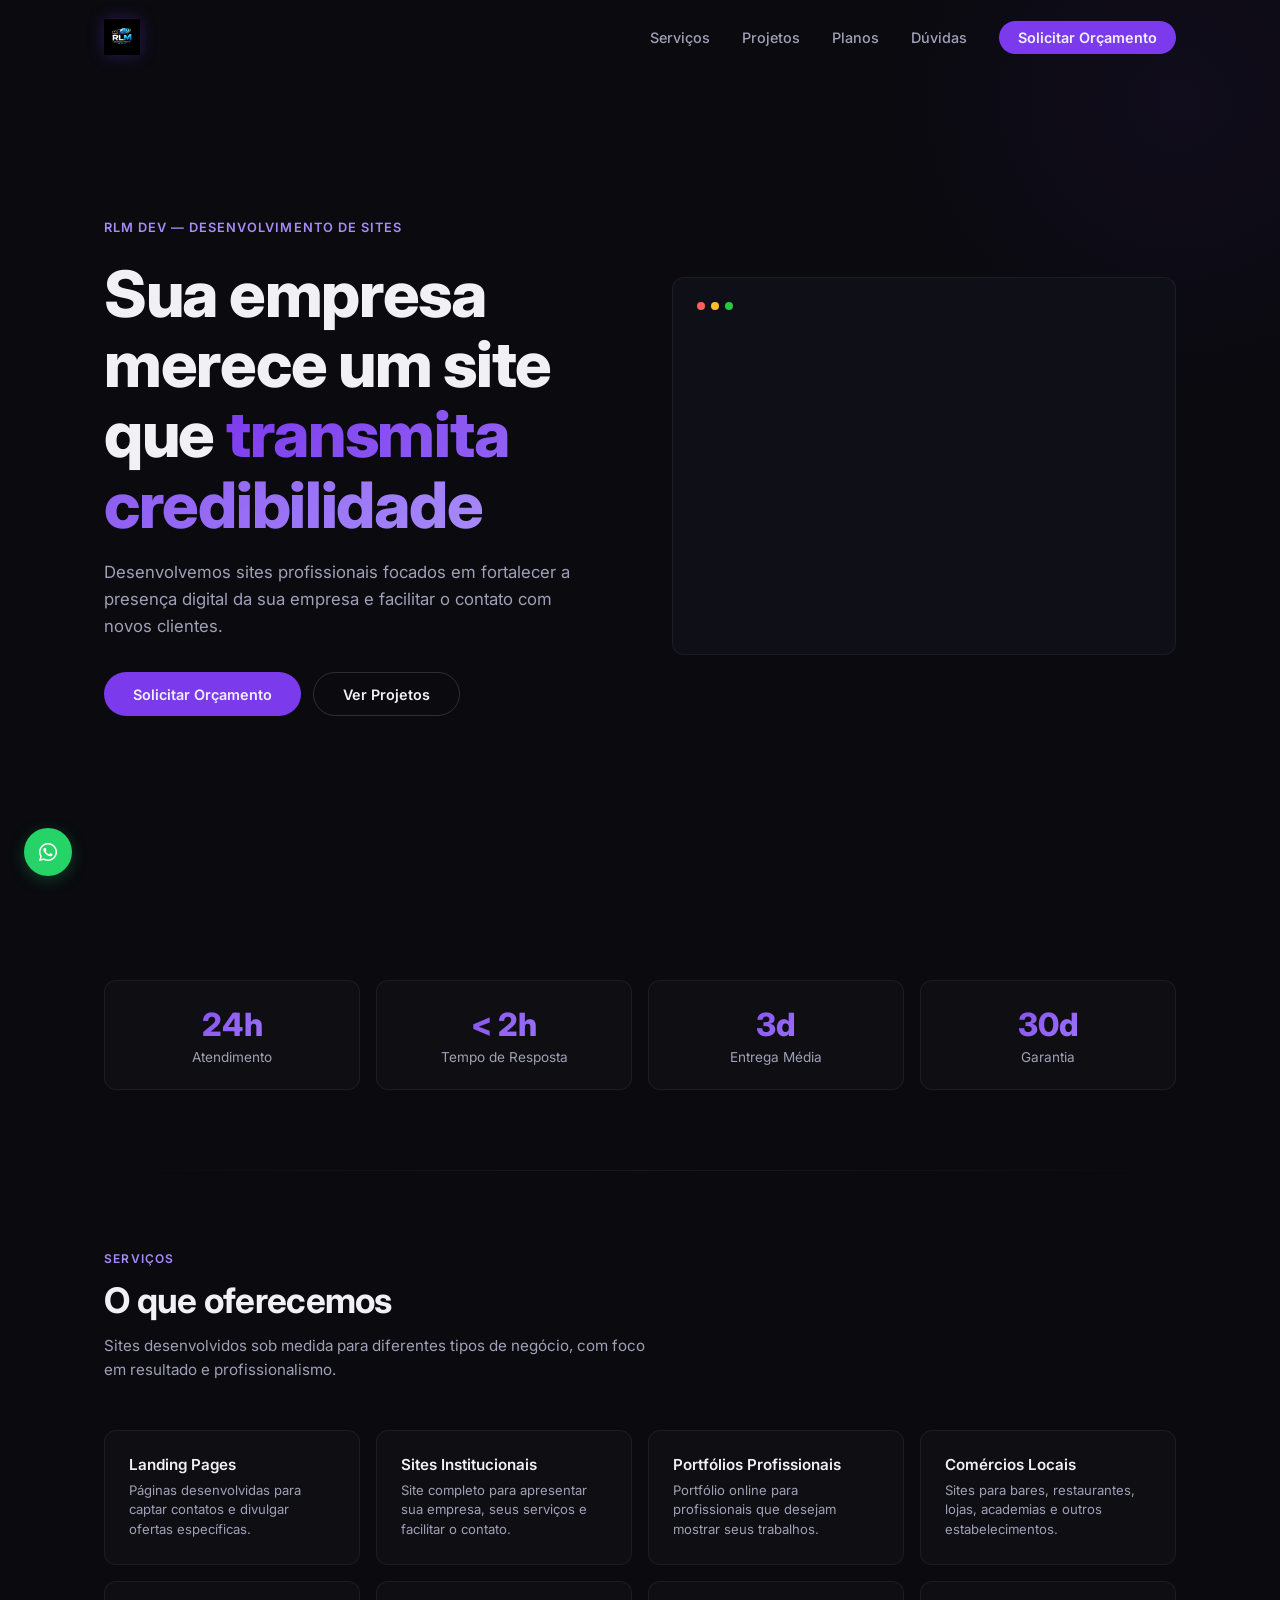
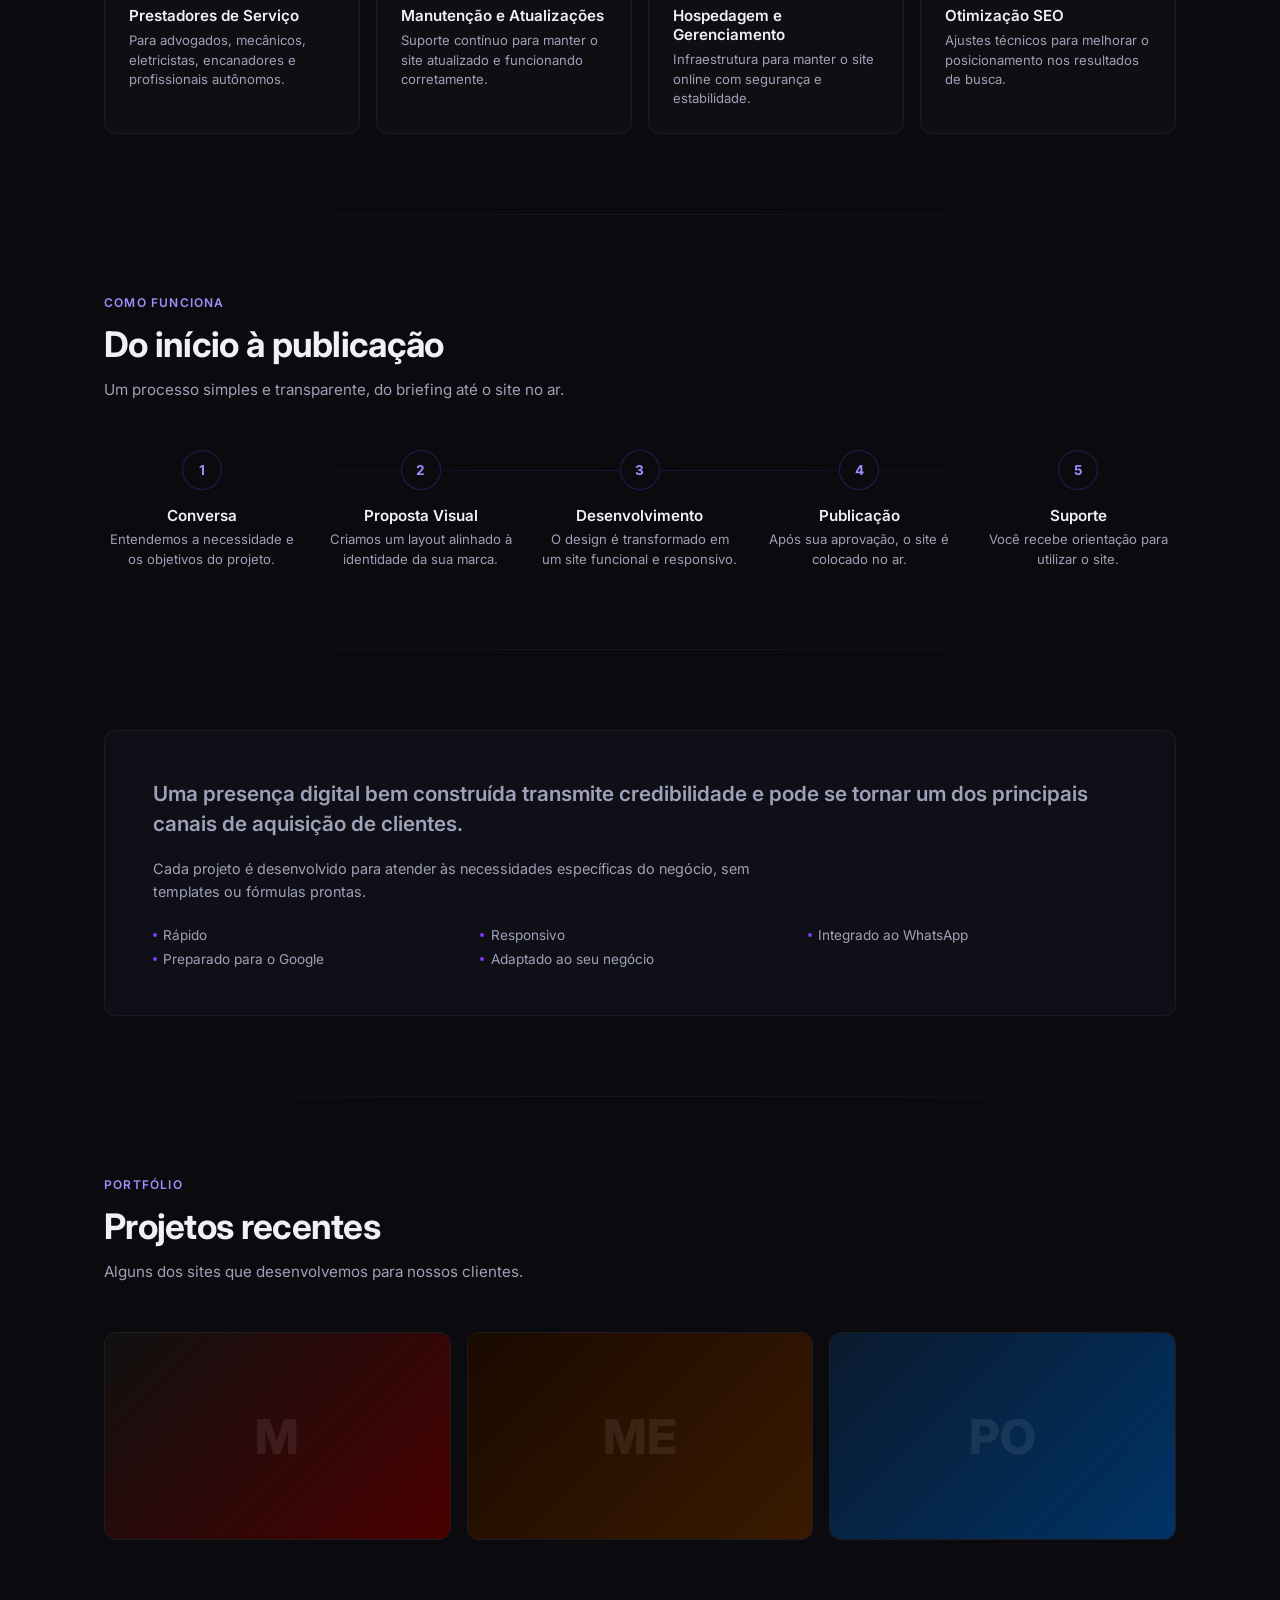
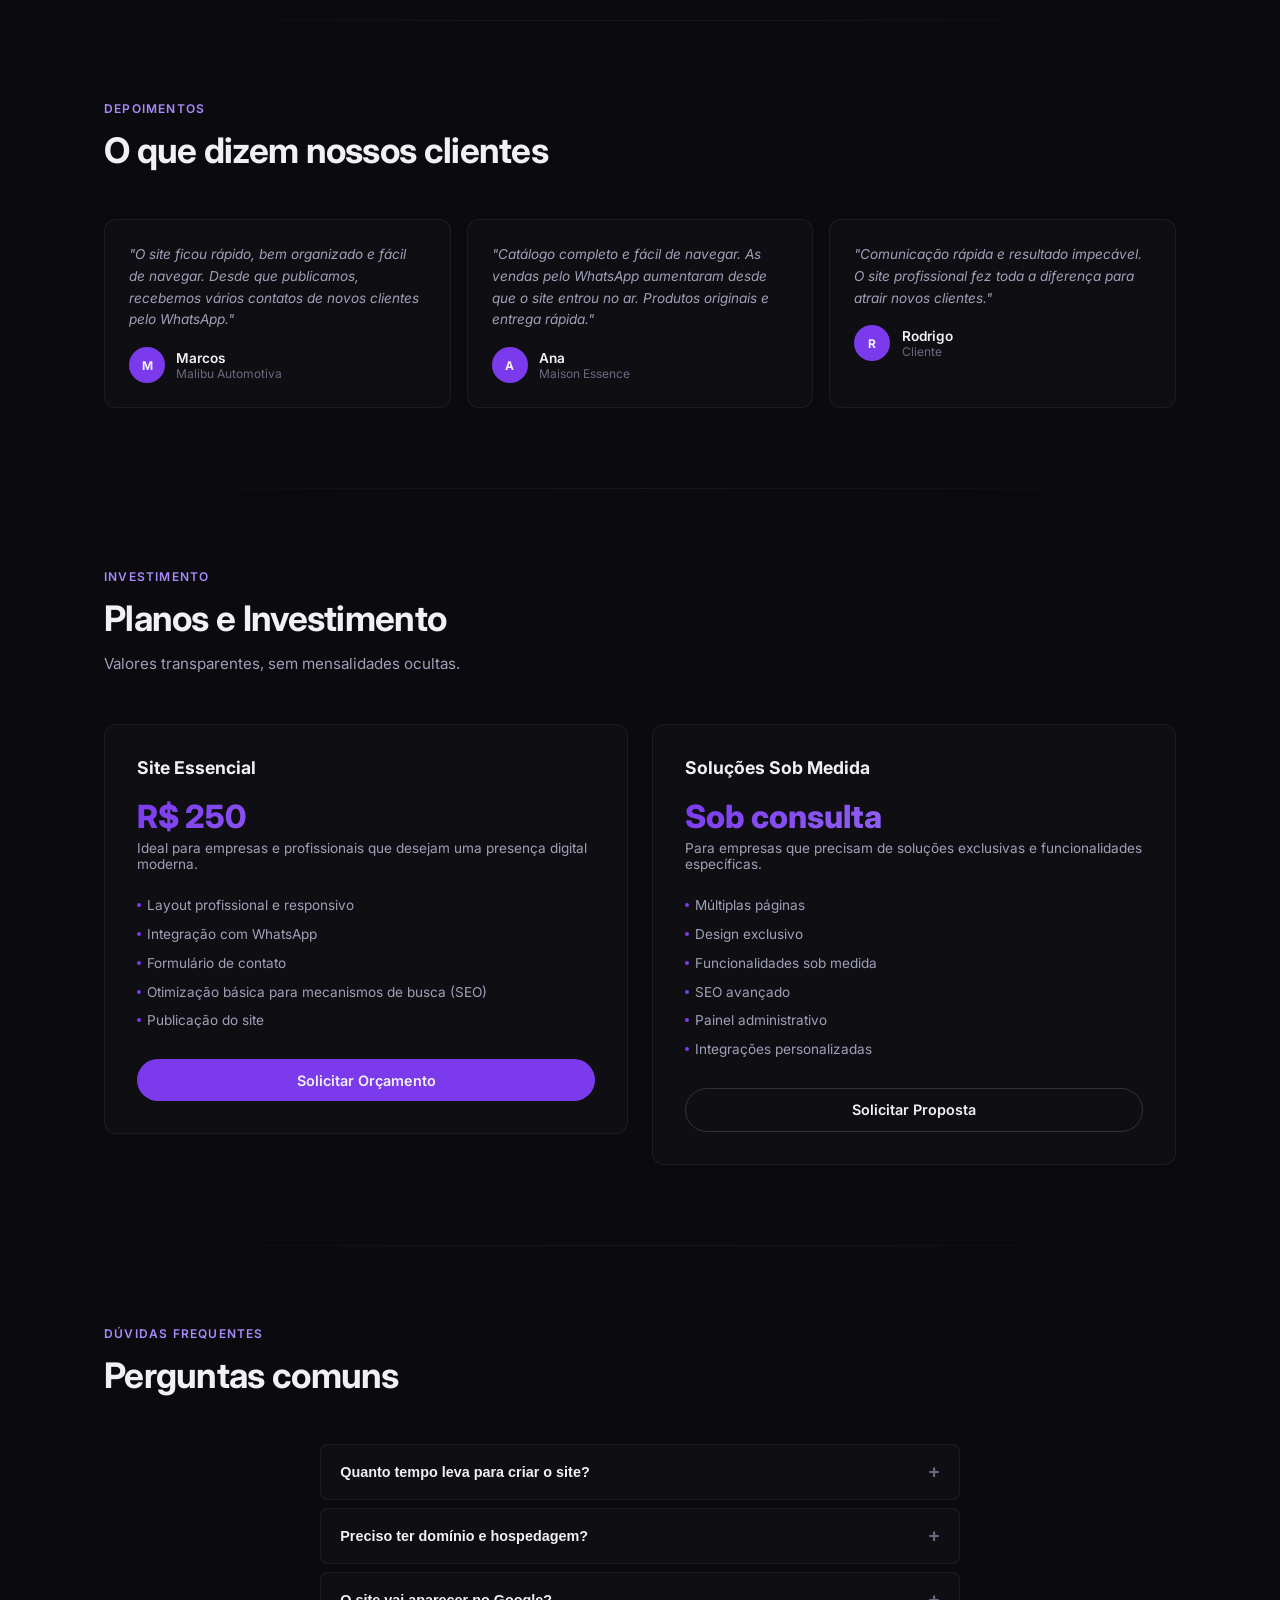
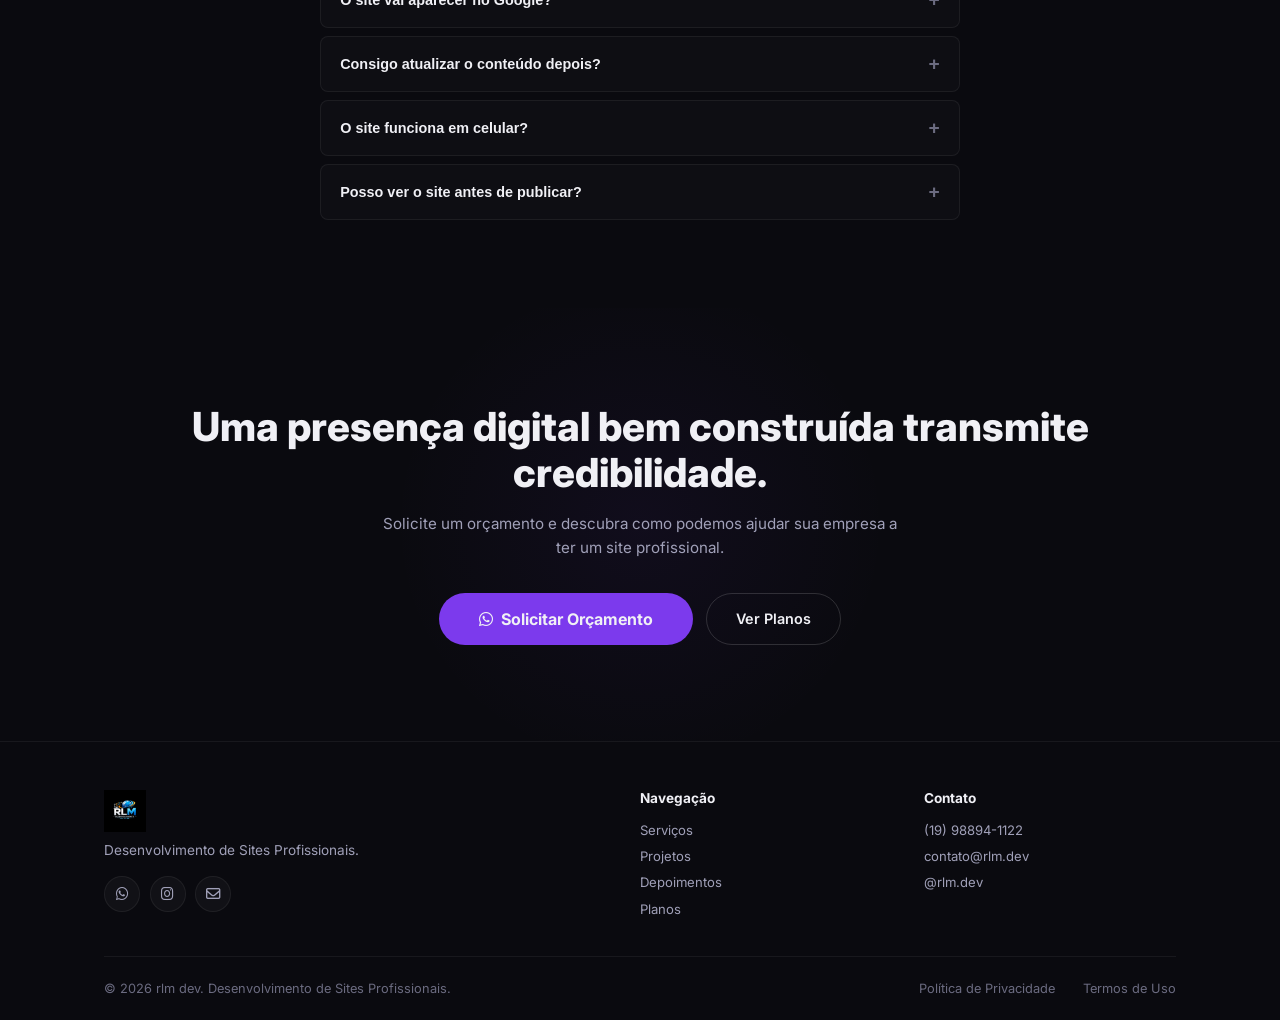
==== commit 9aa445cb: "fix: remove hero stats and hosting card, adjust formatting - Removed hero stats (Design Responsivo 1" ====
--- a/index.html
+++ b/index.html
@@ -54,24 +54,6 @@
           <div class="dots">
             <span></span><span></span><span></span>
           </div>
-          <div class="stats">
-            <div class="stat">
-              <div class="lbl">Design Responsivo</div>
-              <div class="val purple">100%</div>
-            </div>
-            <div class="stat">
-              <div class="lbl">Certificado SSL</div>
-              <div class="val green">Ativo</div>
-            </div>
-            <div class="stat">
-              <div class="lbl">SEO B&aacute;sico</div>
-              <div class="val purple">Incluso</div>
-            </div>
-            <div class="stat">
-              <div class="lbl">Hospedagem</div>
-              <div class="val green">Dispon&iacute;vel</div>
-            </div>
-          </div>
         </div>
       </div>
     </div>
@@ -353,22 +335,6 @@
           </ul>
           <a href="#contato" class="btn btn-outline">Solicitar Proposta</a>
         </div>
-        <div class="pricing-card hosting reveal">
-          <h3>Hospedagem e Dom&iacute;nio</h3>
-          <p style="color:var(--text);font-size:0.85rem;margin-bottom:0.8rem;">
-            Para manter o site online com um endere&ccedil;o profissional
-            (exemplo: www.suaempresa.com.br), ofere&ccedil;o um servi&ccedil;o
-            anual de hospedagem e gerenciamento.
-          </p>
-          <div class="price">R$ 120 <small>/ ano</small></div>
-          <ul>
-            <li>Hospedagem do site</li>
-            <li>Configura&ccedil;&atilde;o e renova&ccedil;&atilde;o do dom&iacute;nio</li>
-            <li>Certificado SSL</li>
-            <li>Monitoramento b&aacute;sico</li>
-            <li>Suporte para manuten&ccedil;&atilde;o da disponibilidade</li>
-          </ul>
-        </div>
       </div>
     </div>
   </section>
--- a/style.css
+++ b/style.css
@@ -181,11 +181,9 @@
   border-radius: var(--radius);
   padding: 1.5rem;
   aspect-ratio: 4/3;
-  display: flex;
-  flex-direction: column;
 }
 .hero .visual .dots {
-  display: flex; gap: 6px; margin-bottom: 1.5rem;
+  display: flex; gap: 6px;
 }
 .hero .visual .dots span {
   width: 8px; height: 8px; border-radius: 50%;
@@ -193,19 +191,6 @@
 .hero .visual .dots span:nth-child(1) { background: #ff5f56; }
 .hero .visual .dots span:nth-child(2) { background: #ffbd2e; }
 .hero .visual .dots span:nth-child(3) { background: #27c93f; }
-.hero .visual .stats {
-  display: grid; grid-template-columns: 1fr 1fr; gap: 0.8rem; flex: 1;
-}
-.hero .visual .stat {
-  background: rgba(255,255,255,0.02);
-  border: 1px solid var(--border);
-  border-radius: var(--radius-sm);
-  padding: 0.8rem 1rem;
-}
-.hero .visual .stat .lbl { font-size: 0.7rem; color: var(--text-muted); text-transform: uppercase; letter-spacing: 0.05em; }
-.hero .visual .stat .val { font-size: 1.15rem; font-weight: 700; margin-top: 0.2rem; }
-.hero .visual .stat .val.green { color: #27c93f; }
-.hero .visual .stat .val.purple { color: var(--purple-light); }
 
 @media (max-width: 860px) {
   .hero .grid { grid-template-columns: 1fr; gap: 2rem; }
@@ -425,7 +410,7 @@
 }
 .diff blockquote {
   font-size: 1.3rem; font-weight: 600; line-height: 1.4;
-  margin-bottom: 1.2rem;
+  margin-bottom: 1.2rem; color: var(--text);
 }
 .diff p { color: var(--text); font-size: 0.9rem; line-height: 1.6; max-width: 600px; }
 .diff ul {
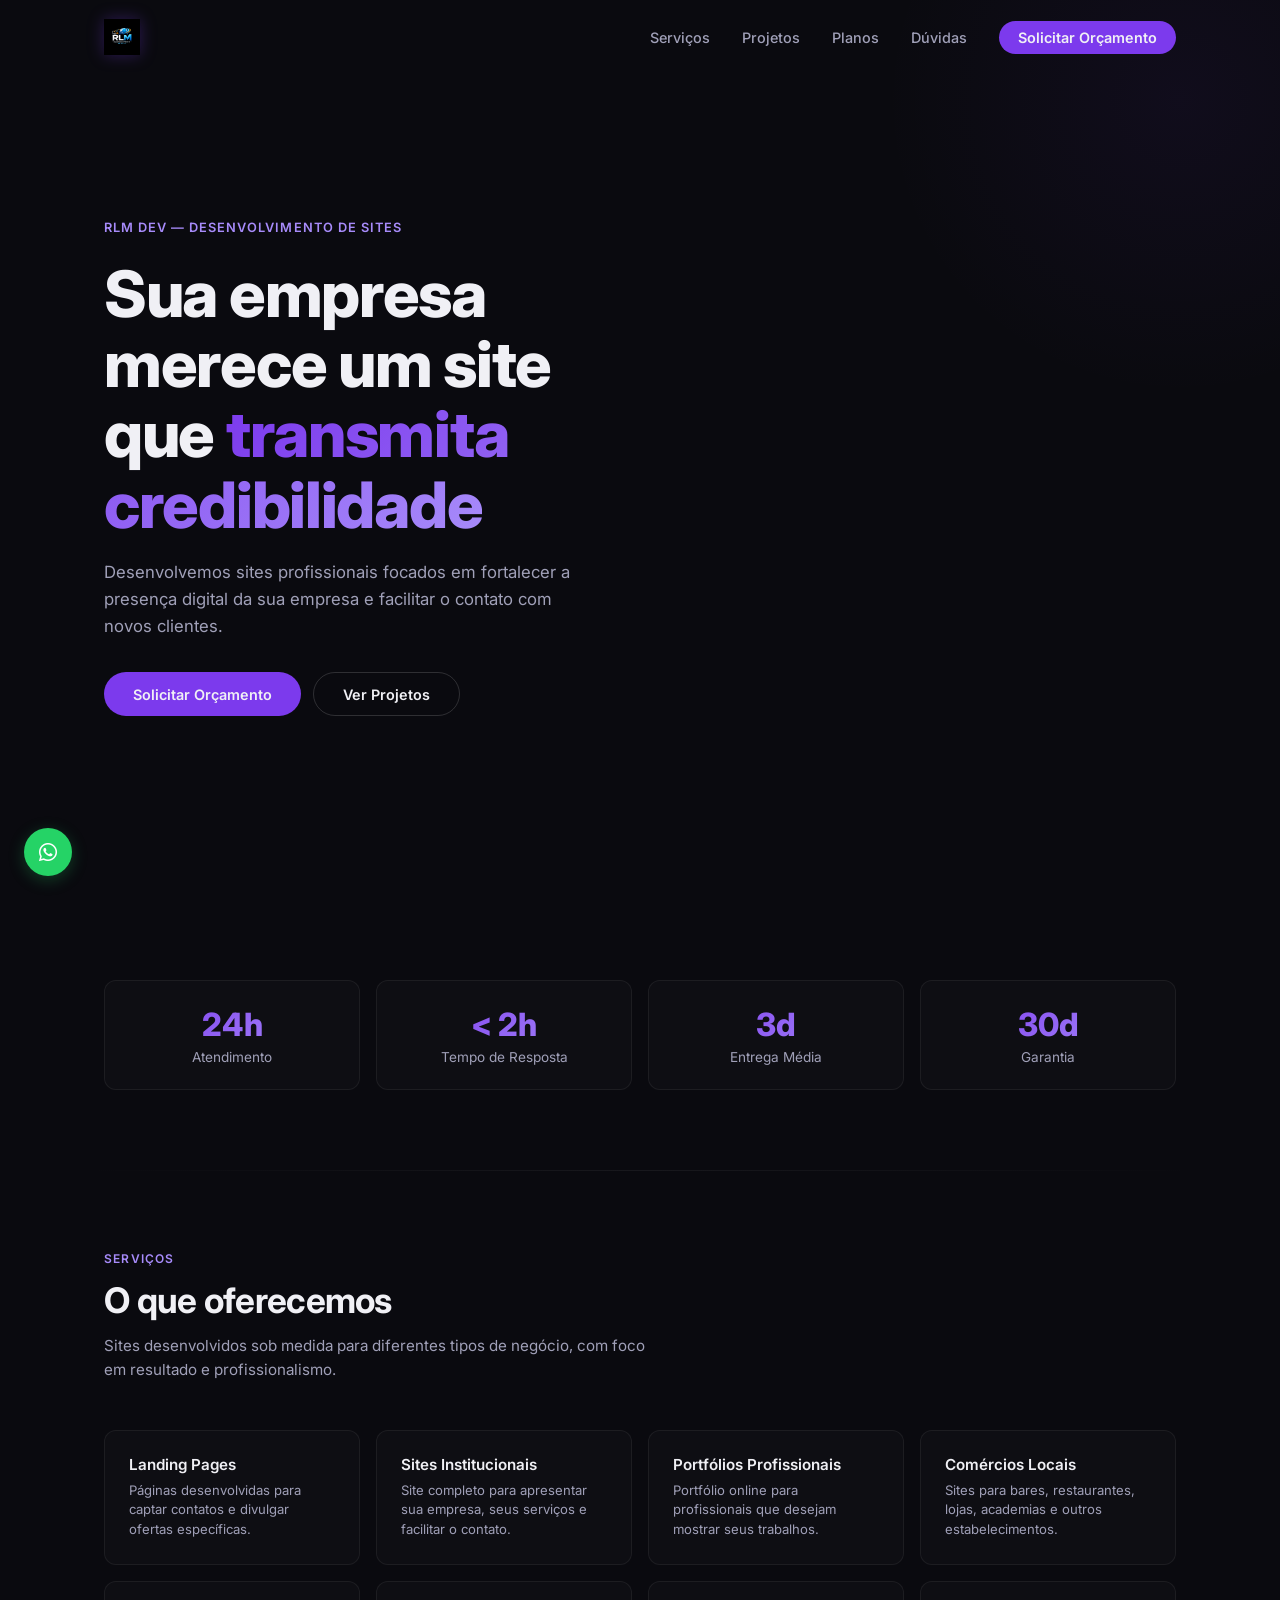
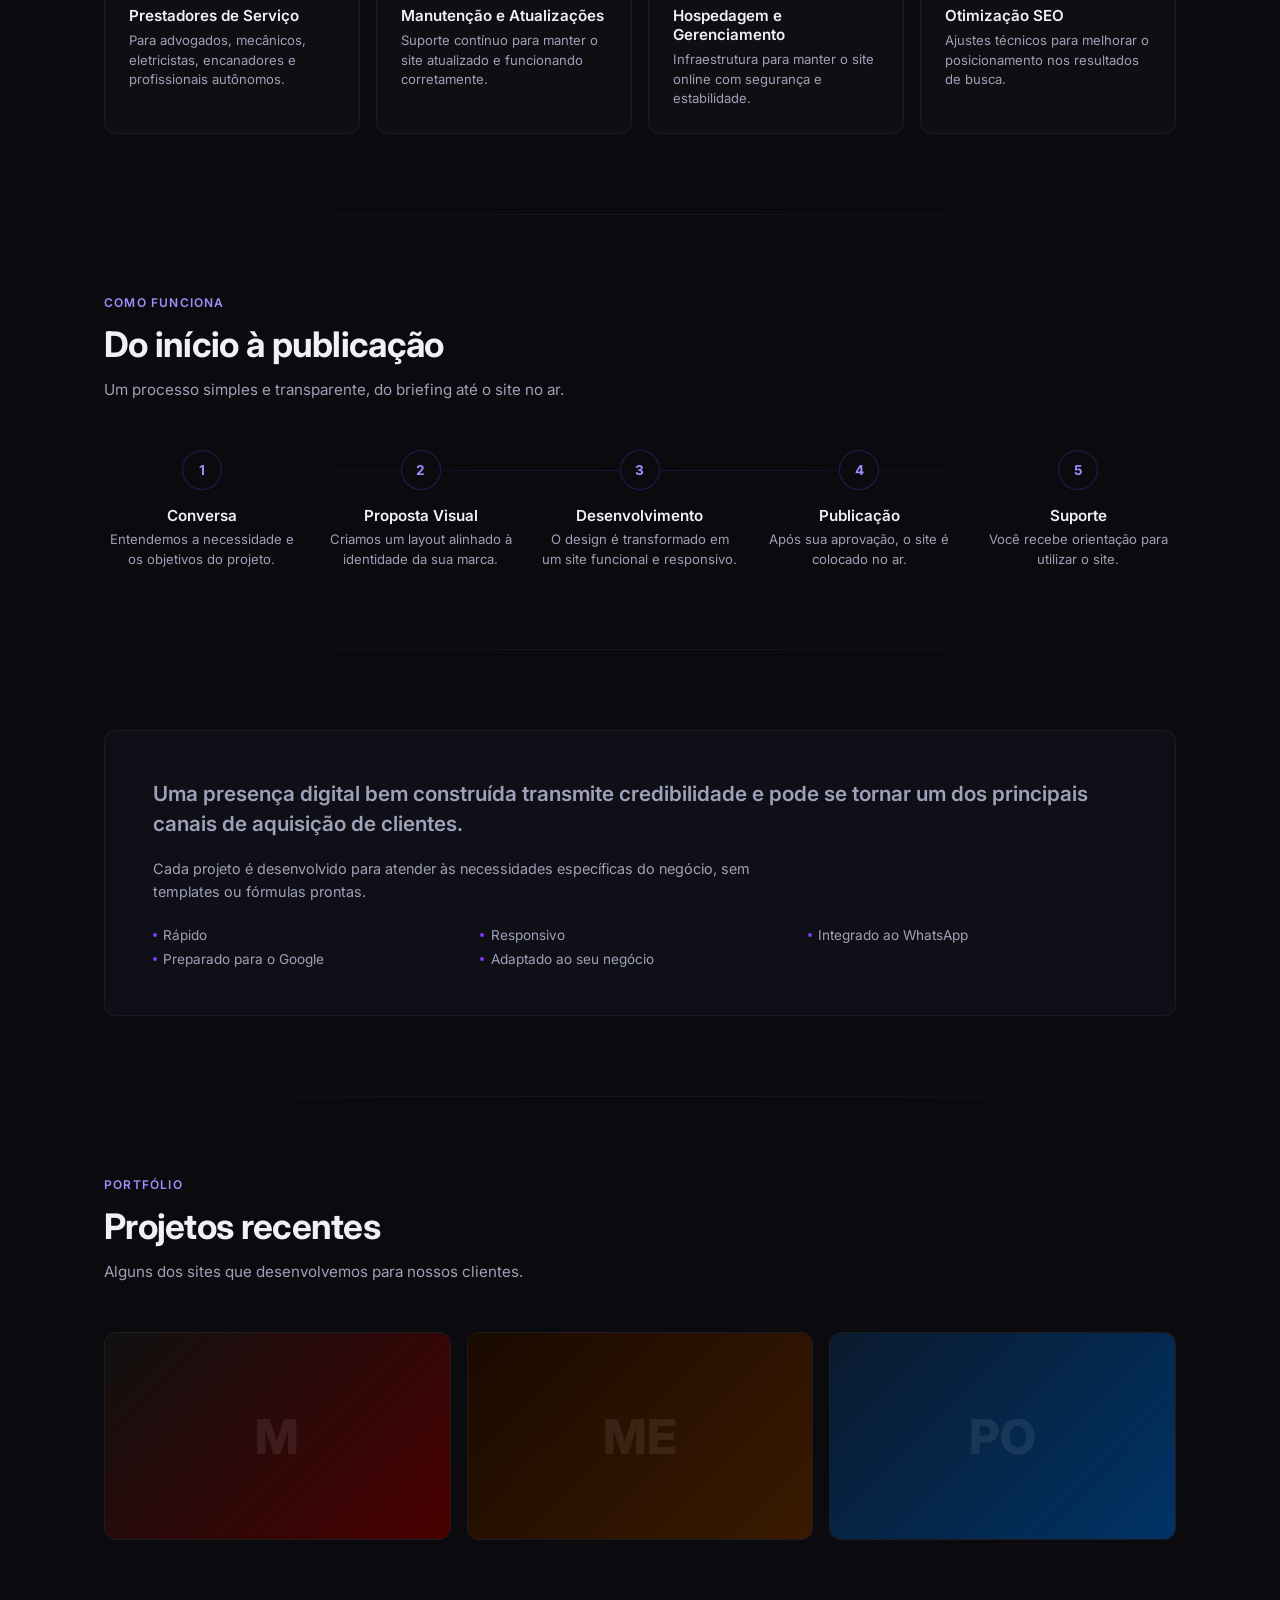
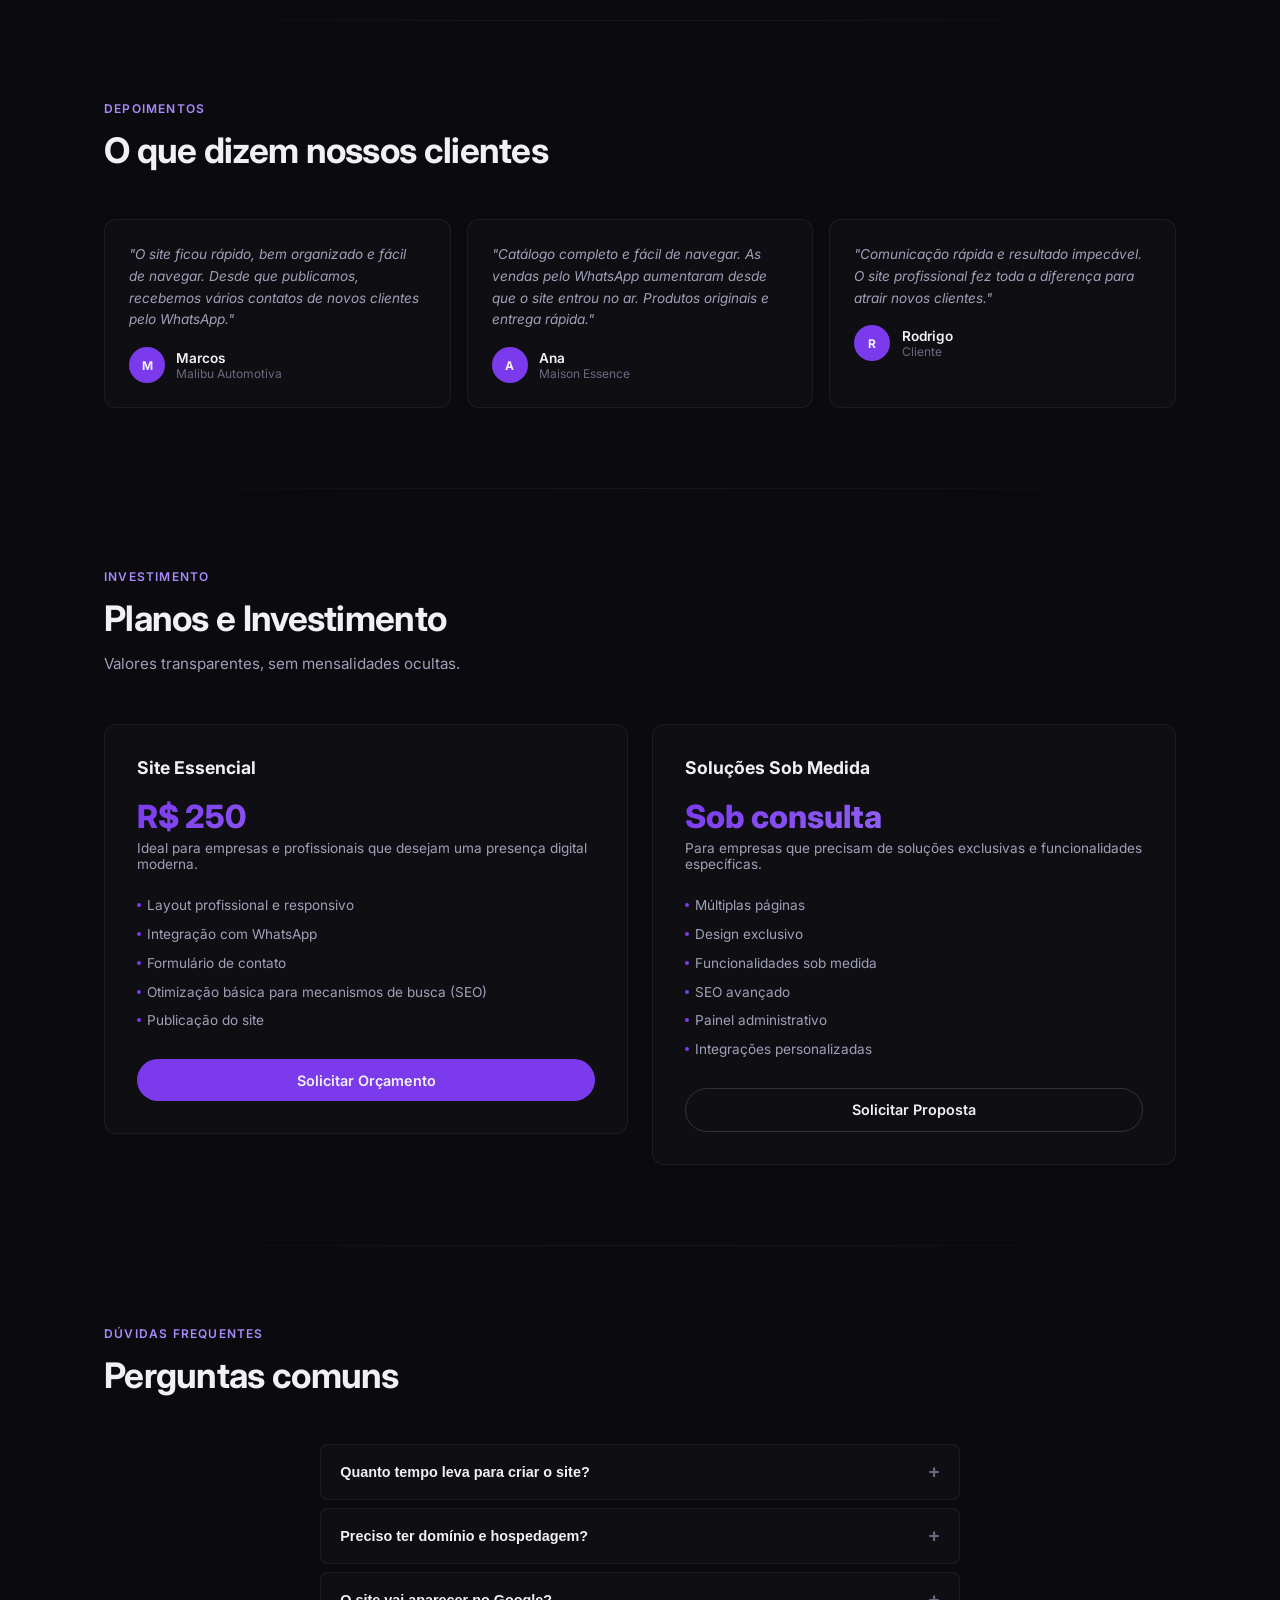
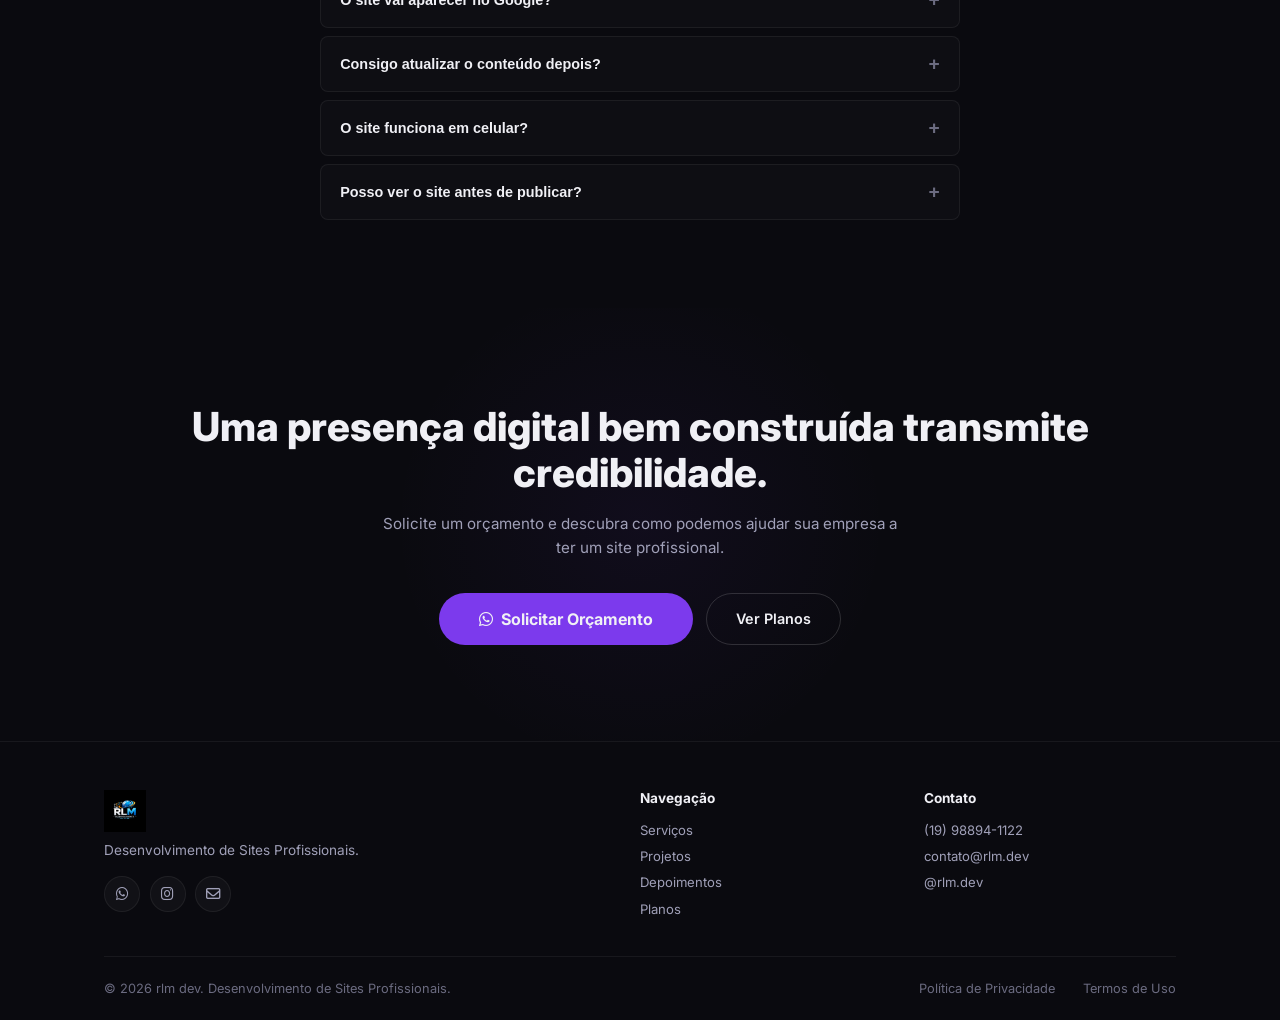
==== commit bf6c1559: "remove empty visual square from hero section" ====
--- a/index.html
+++ b/index.html
@@ -50,11 +50,6 @@
             <a href="#portfolio" class="btn btn-outline">Ver Projetos</a>
           </div>
         </div>
-        <div class="visual">
-          <div class="dots">
-            <span></span><span></span><span></span>
-          </div>
-        </div>
       </div>
     </div>
   </section>
--- a/style.css
+++ b/style.css
@@ -174,28 +174,9 @@
 }
 .btn-outline:hover { border-color: var(--purple); background: rgba(124,58,237,0.06); }
 
-.hero .visual {
-  position: relative;
-  background: var(--bg-alt);
-  border: 1px solid var(--border);
-  border-radius: var(--radius);
-  padding: 1.5rem;
-  aspect-ratio: 4/3;
-}
-.hero .visual .dots {
-  display: flex; gap: 6px;
-}
-.hero .visual .dots span {
-  width: 8px; height: 8px; border-radius: 50%;
-}
-.hero .visual .dots span:nth-child(1) { background: #ff5f56; }
-.hero .visual .dots span:nth-child(2) { background: #ffbd2e; }
-.hero .visual .dots span:nth-child(3) { background: #27c93f; }
-
 @media (max-width: 860px) {
   .hero .grid { grid-template-columns: 1fr; gap: 2rem; }
   .hero { min-height: auto; }
-  .hero .visual { display: none; }
 }
 
 /* SECTION */
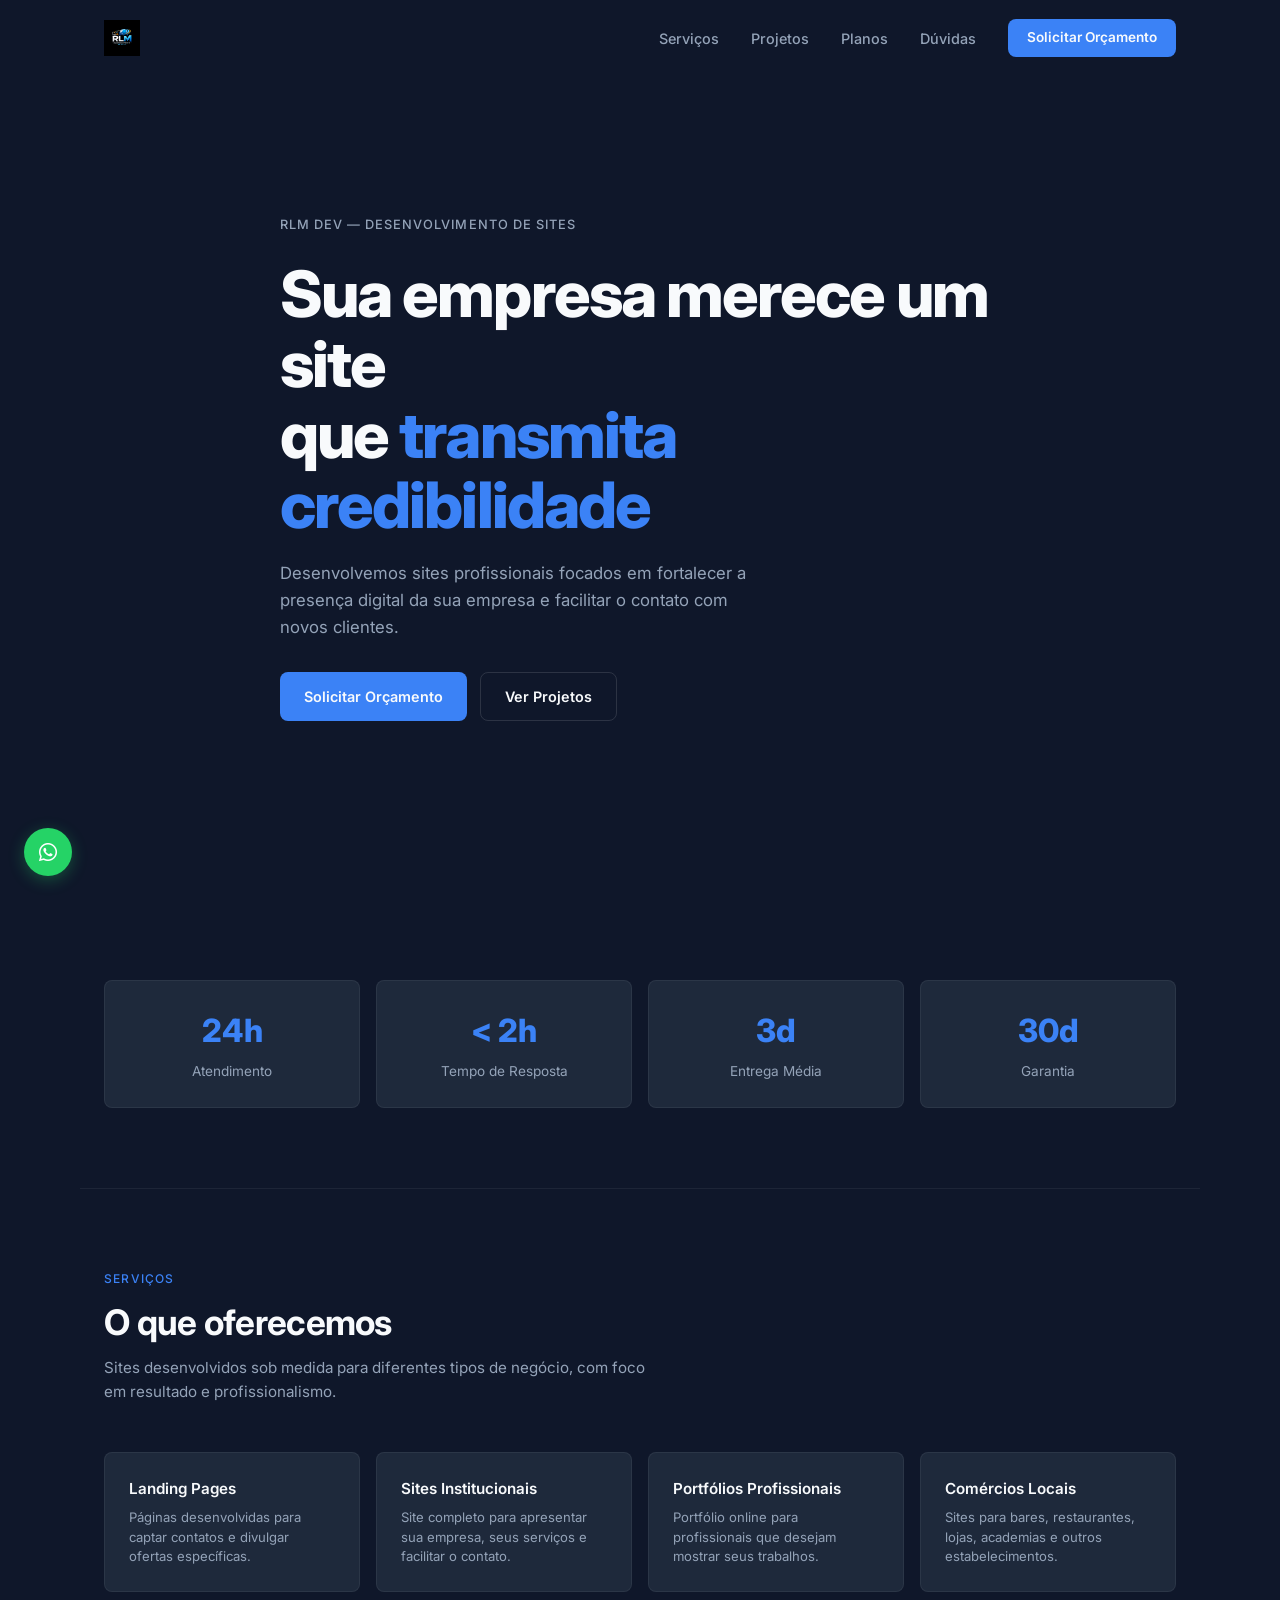
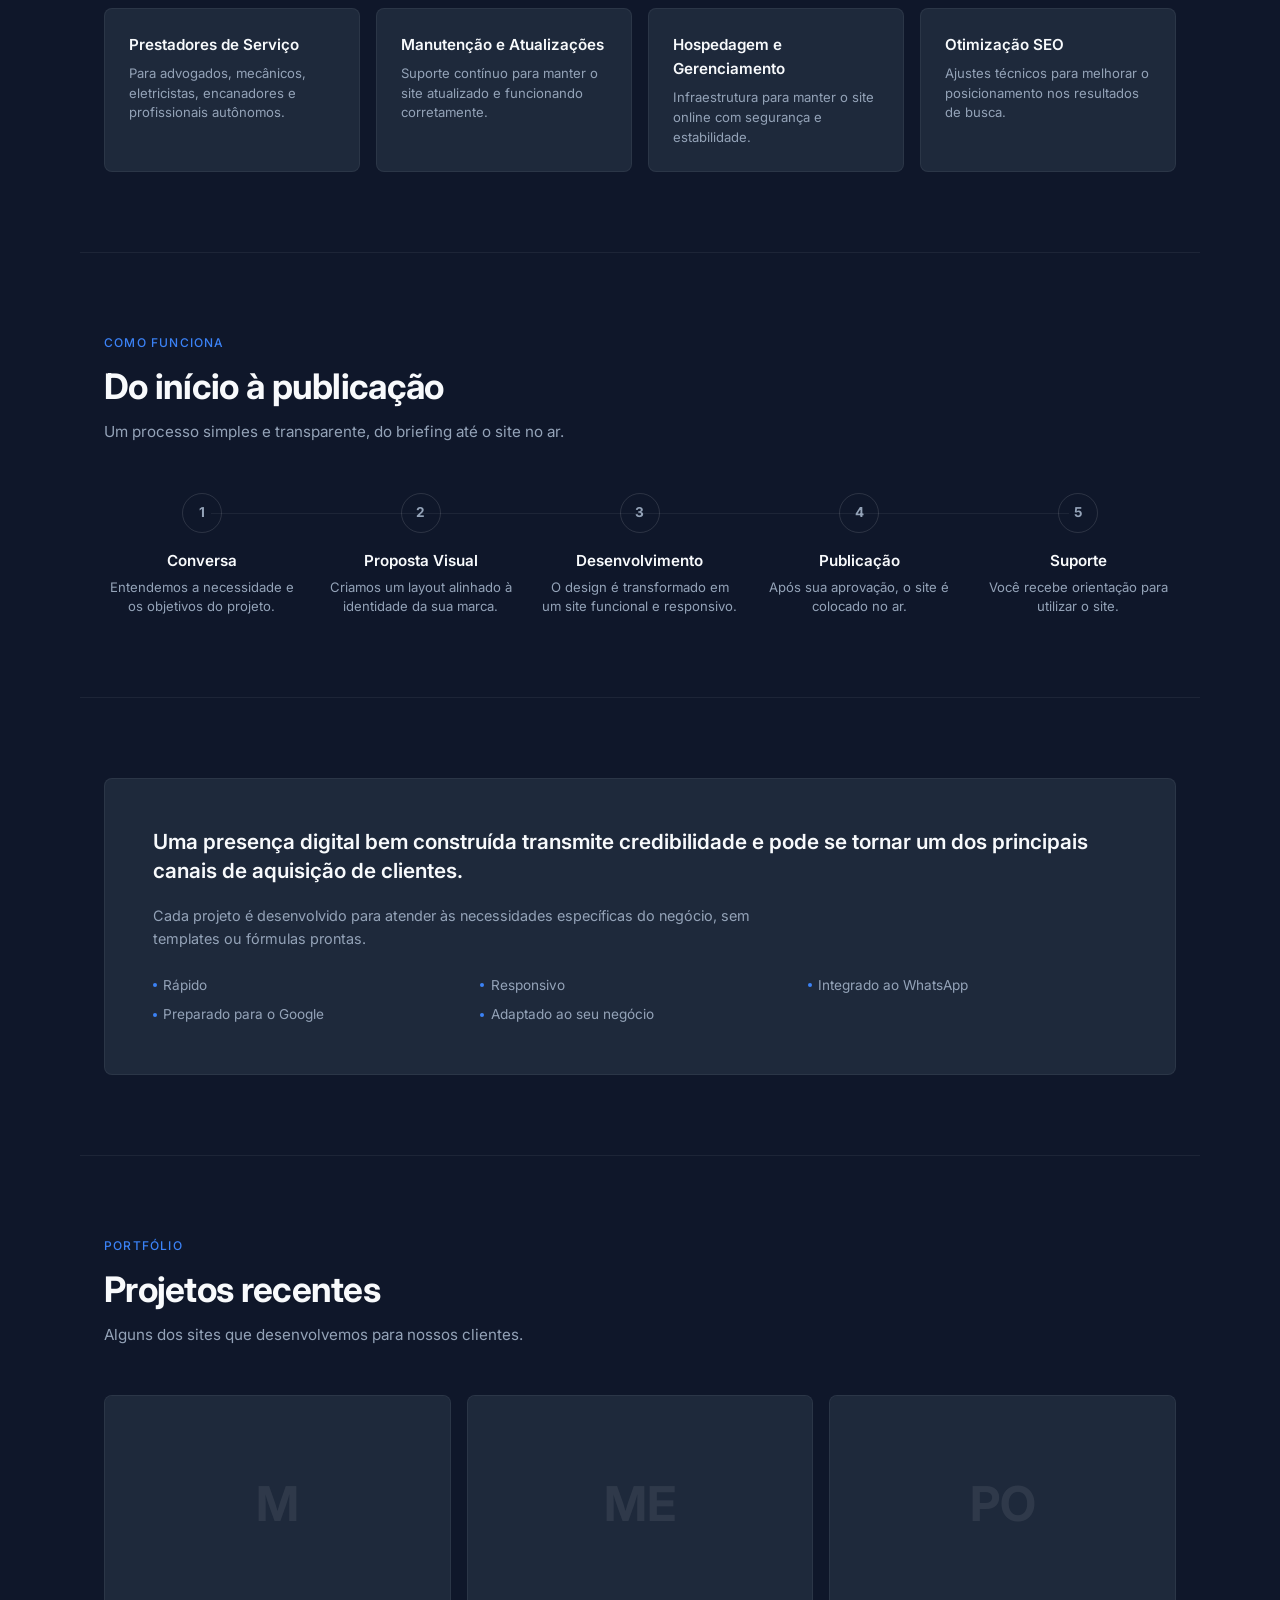
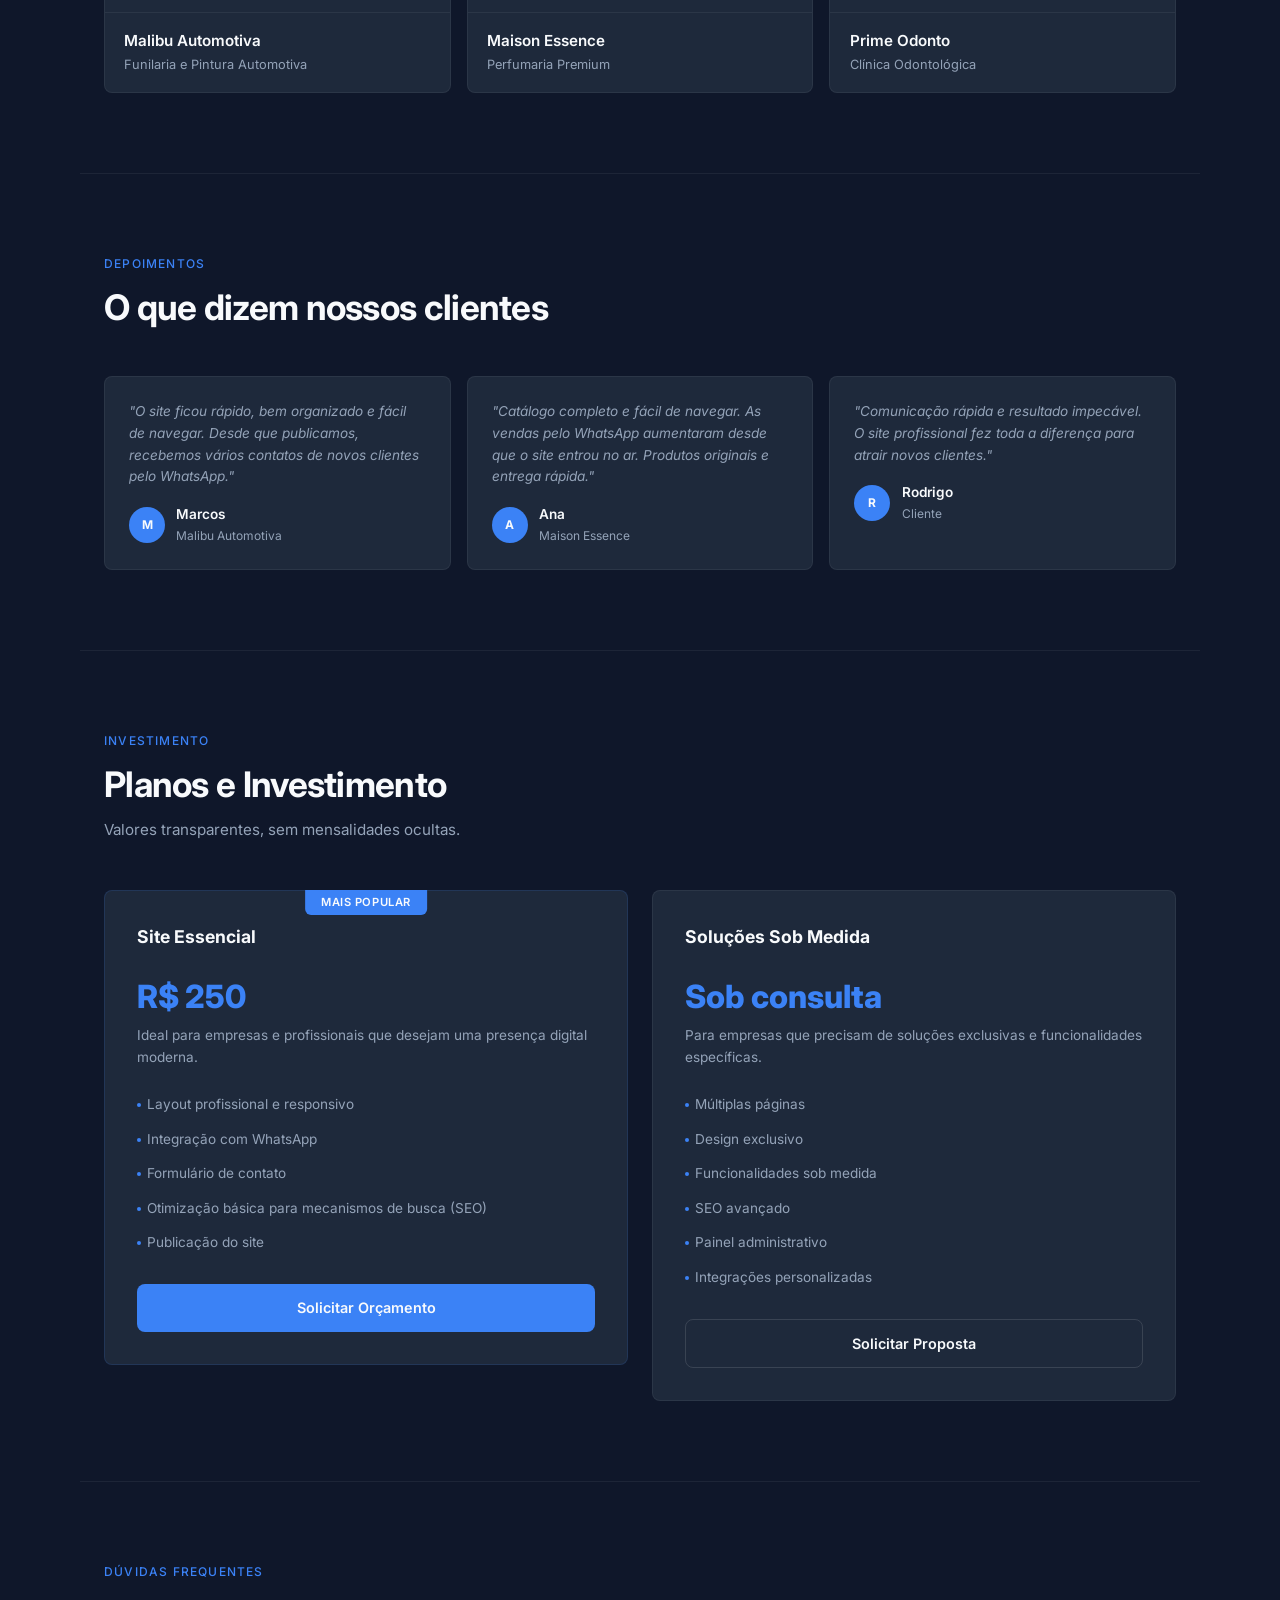
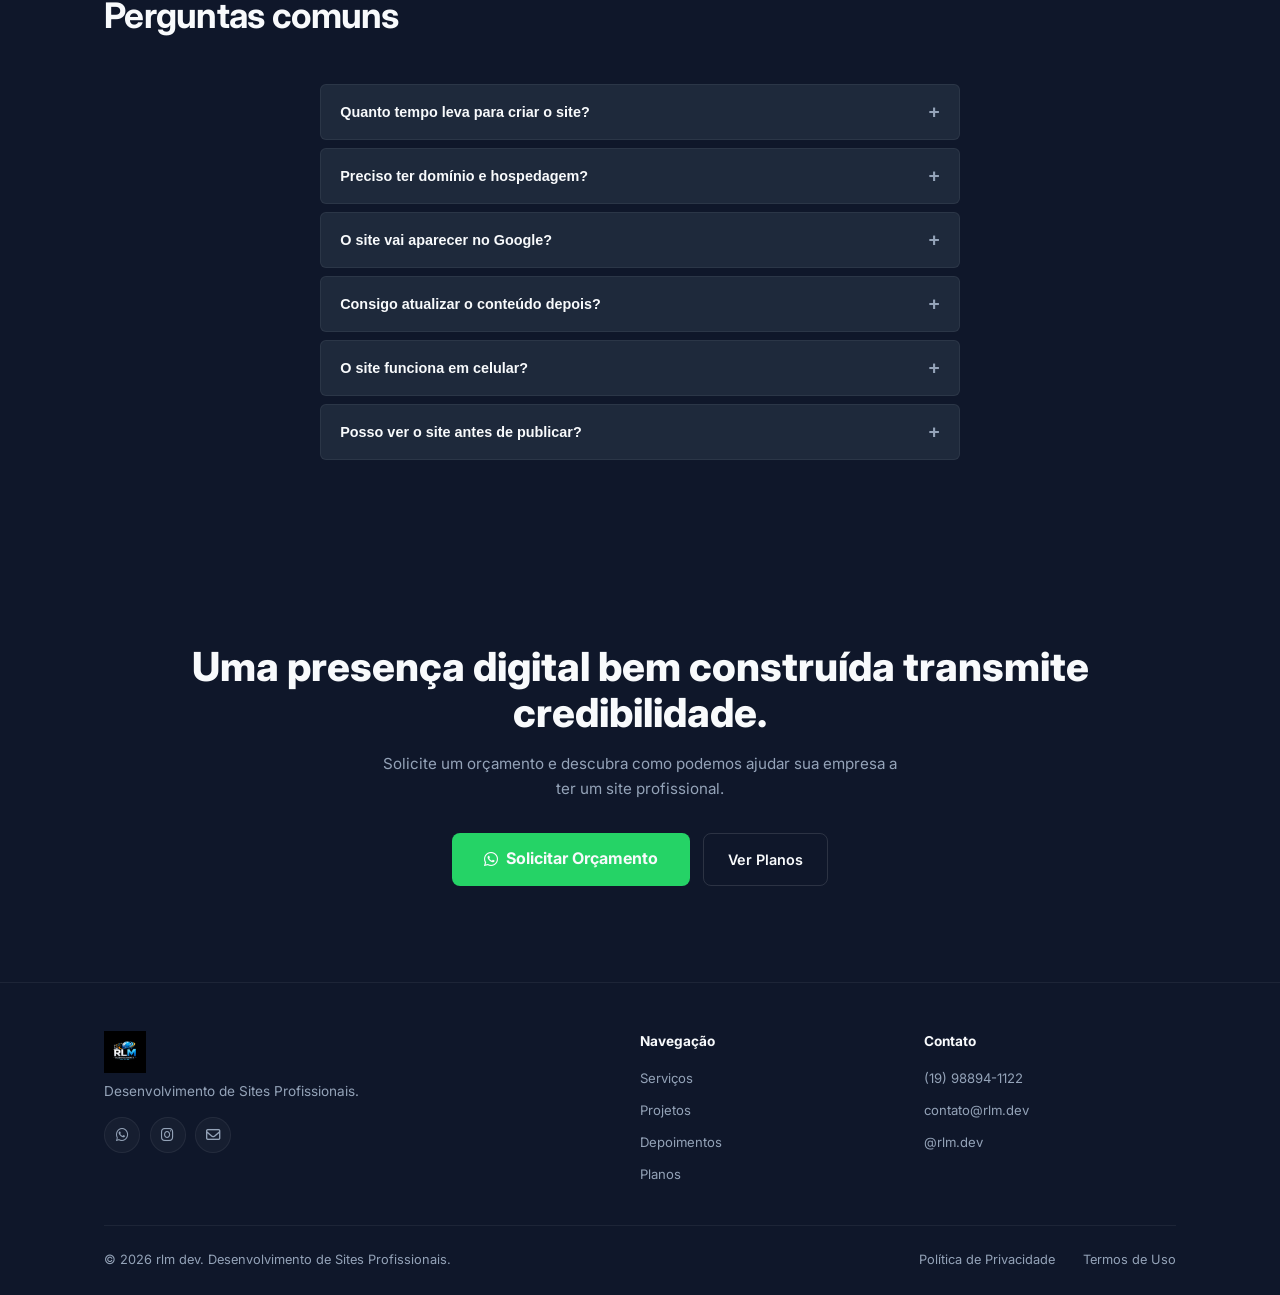
==== commit 38d7bd50: "redesign: modern software house visual identity with dark blue palette and blue accent" ====
--- a/index.html
+++ b/index.html
@@ -198,7 +198,7 @@
       </div>
       <div class="portfolio-grid">
         <div class="portfolio-item reveal" data-project="malibu">
-          <div class="thumb" style="background: linear-gradient(135deg, #111, #4a0000);"><span>M</span></div>
+          <div class="thumb" style="background: #1E293B;"><span>M</span></div>
           <div class="overlay-always">
             <h3>Malibu Automotiva</h3>
             <p>Funilaria e Pintura Automotiva</p>
@@ -210,7 +210,7 @@
           </div>
         </div>
         <div class="portfolio-item reveal" data-project="maison">
-          <div class="thumb" style="background: linear-gradient(135deg, #1a0a00, #3a1a00);"><span>ME</span></div>
+          <div class="thumb" style="background: #1E293B;"><span>ME</span></div>
           <div class="overlay-always">
             <h3>Maison Essence</h3>
             <p>Perfumaria Premium</p>
@@ -222,7 +222,7 @@
           </div>
         </div>
         <div class="portfolio-item reveal" data-project="primeodonto">
-          <div class="thumb" style="background: linear-gradient(135deg, #0a1a2e, #003366);"><span>PO</span></div>
+          <div class="thumb" style="background: #1E293B;"><span>PO</span></div>
           <div class="overlay-always">
             <h3>Prime Odonto</h3>
             <p>Cl&iacute;nica Odontol&oacute;gica</p>
--- a/style.css
+++ b/style.css
@@ -1,21 +1,19 @@
 @import url('https://fonts.googleapis.com/css2?family=Inter:wght@300;400;500;600;700;800&display=swap');
 
 :root {
-  --bg: #0a0a0f;
-  --bg-alt: #0f0f18;
-  --bg-card: rgba(255, 255, 255, 0.02);
-  --border: rgba(255, 255, 255, 0.06);
-  --border-hover: rgba(255, 255, 255, 0.1);
-  --purple: #7c3aed;
-  --purple-light: #a78bfa;
-  --purple-dark: #5b21b6;
-  --purple-glow: rgba(124, 58, 237, 0.15);
-  --white: #f0f0f5;
-  --text: #a0a0b8;
-  --text-muted: #6b6b80;
-  --radius: 12px;
-  --radius-sm: 8px;
-  --transition: all 0.3s ease;
+  --bg: #0F172A;
+  --bg-card: #1E293B;
+  --accent: #3B82F6;
+  --accent-hover: #2563EB;
+  --text: #F8FAFC;
+  --text-secondary: #94A3B8;
+  --border: rgba(255,255,255,0.06);
+  --border-hover: rgba(255,255,255,0.12);
+  --radius: 8px;
+  --radius-sm: 6px;
+  --shadow: 0 1px 2px rgba(0,0,0,0.2);
+  --shadow-hover: 0 4px 12px rgba(0,0,0,0.3);
+  --transition: all 0.2s ease;
 }
 
 *, *::before, *::after { margin: 0; padding: 0; box-sizing: border-box; }
@@ -25,19 +23,20 @@
 body {
   font-family: 'Inter', -apple-system, sans-serif;
   background: var(--bg);
-  color: var(--white);
+  color: var(--text);
   -webkit-font-smoothing: antialiased;
   -moz-osx-font-smoothing: grayscale;
+  line-height: 1.6;
 }
 
 img { max-width: 100%; display: block; }
 a { color: inherit; text-decoration: none; }
 ul { list-style: none; }
 
-::selection { background: var(--purple-glow); color: var(--white); }
+::selection { background: rgba(59,130,246,0.2); color: var(--text); }
 ::-webkit-scrollbar { width: 5px; }
 ::-webkit-scrollbar-track { background: var(--bg); }
-::-webkit-scrollbar-thumb { background: var(--purple-dark); border-radius: 4px; }
+::-webkit-scrollbar-thumb { background: #334155; border-radius: 4px; }
 
 .container {
   max-width: 1120px;
@@ -51,7 +50,7 @@
   background: var(--bg);
   display: flex; flex-direction: column;
   align-items: center; justify-content: center;
-  transition: opacity 0.5s ease, visibility 0.5s ease;
+  transition: opacity 0.4s ease, visibility 0.4s ease;
 }
 #loading.hidden { opacity: 0; visibility: hidden; }
 #loading .logo-load {
@@ -64,7 +63,7 @@
 }
 #loading .bar-fill {
   height: 100%; width: 0%;
-  background: linear-gradient(90deg, var(--purple), var(--purple-light));
+  background: var(--accent);
   animation: load 1.2s ease forwards;
 }
 @keyframes load { 0% { width: 0; } 100% { width: 100%; } }
@@ -76,7 +75,7 @@
   transition: var(--transition);
 }
 nav.scrolled {
-  background: rgba(10,10,15,0.85);
+  background: rgba(15,23,42,0.85);
   backdrop-filter: blur(16px);
   -webkit-backdrop-filter: blur(16px);
   border-bottom: 1px solid var(--border);
@@ -90,25 +89,25 @@
 }
 nav .logo img {
   height: 36px; width: auto;
-  filter: drop-shadow(0 0 8px rgba(124,58,237,0.3));
 }
 nav .links { display: flex; align-items: center; gap: 2rem; }
 nav .links a {
-  color: var(--text); font-size: 0.9rem; font-weight: 500;
+  color: var(--text-secondary); font-size: 0.9rem; font-weight: 500;
   transition: color 0.2s;
 }
-nav .links a:hover { color: var(--white); }
+nav .links a:hover { color: var(--text); }
 nav .links .btn {
-  background: var(--purple); color: var(--white);
-  padding: 0.5rem 1.2rem; border-radius: 50px; font-weight: 600;
-}
-nav .links .btn:hover { background: var(--purple-dark); }
-nav .toggle { display: none; background: none; border: none; color: var(--white); font-size: 1.5rem; cursor: pointer; }
+  background: var(--accent); color: var(--text);
+  padding: 0.5rem 1.2rem; border-radius: var(--radius); font-weight: 600;
+  font-size: 0.85rem;
+}
+nav .links .btn:hover { background: var(--accent-hover); }
+nav .toggle { display: none; background: none; border: none; color: var(--text); font-size: 1.5rem; cursor: pointer; }
 
 @media (max-width: 768px) {
   nav .links {
     position: fixed; top: 0; right: -100%; width: 280px; height: 100vh;
-    background: rgba(10,10,15,0.98); backdrop-filter: blur(20px);
+    background: rgba(15,23,42,0.98); backdrop-filter: blur(20px);
     flex-direction: column; justify-content: center; padding: 2rem;
     transition: right 0.3s ease; border-left: 1px solid var(--border);
   }
@@ -124,35 +123,26 @@
   position: relative;
   overflow: hidden;
 }
-.hero::before {
-  content: ''; position: absolute;
-  width: 600px; height: 600px;
-  background: radial-gradient(circle, rgba(124,58,237,0.06) 0%, transparent 70%);
-  top: -200px; right: -200px; pointer-events: none;
-}
 .hero .grid {
-  display: grid;
-  grid-template-columns: 1fr 1fr;
-  gap: 4rem; align-items: center;
+  max-width: 720px;
 }
 .hero .tag {
   display: inline-block;
-  font-size: 0.8rem; font-weight: 600; text-transform: uppercase;
-  letter-spacing: 0.08em; color: var(--purple-light);
+  font-size: 0.8rem; font-weight: 500; text-transform: uppercase;
+  letter-spacing: 0.08em; color: var(--text-secondary);
   margin-bottom: 1.5rem;
 }
 .hero h1 {
   font-size: clamp(2.2rem, 5vw, 4rem);
   font-weight: 800; line-height: 1.1;
-  letter-spacing: -0.02em;
+  letter-spacing: -0.03em;
   margin-bottom: 1.2rem;
 }
 .hero h1 span {
-  background: linear-gradient(135deg, var(--purple), var(--purple-light));
-  -webkit-background-clip: text; -webkit-text-fill-color: transparent;
+  color: var(--accent);
 }
 .hero p {
-  color: var(--text); font-size: 1.05rem;
+  color: var(--text-secondary); font-size: 1.05rem;
   line-height: 1.6; max-width: 480px;
   margin-bottom: 2rem;
 }
@@ -160,31 +150,26 @@
 
 .btn {
   display: inline-flex; align-items: center; gap: 0.5rem;
-  padding: 0.8rem 1.8rem; border-radius: 50px;
+  padding: 0.75rem 1.5rem; border-radius: var(--radius);
   font-size: 0.9rem; font-weight: 600;
   transition: var(--transition); border: none; cursor: pointer;
-  background: transparent; color: var(--white);
+  background: transparent; color: var(--text);
 }
 .btn-primary {
-  background: var(--purple); color: var(--white);
-}
-.btn-primary:hover { background: var(--purple-dark); transform: translateY(-1px); }
+  background: var(--accent); color: var(--text);
+}
+.btn-primary:hover { background: var(--accent-hover); }
 .btn-outline {
-  border: 1.5px solid rgba(255,255,255,0.15); color: var(--white);
-}
-.btn-outline:hover { border-color: var(--purple); background: rgba(124,58,237,0.06); }
-
-@media (max-width: 860px) {
-  .hero .grid { grid-template-columns: 1fr; gap: 2rem; }
-  .hero { min-height: auto; }
-}
+  border: 1.5px solid rgba(255,255,255,0.12); color: var(--text);
+}
+.btn-outline:hover { border-color: var(--accent); background: rgba(59,130,246,0.08); }
 
 /* SECTION */
 .section { padding: 5rem 0; }
 .section-header { margin-bottom: 3rem; }
 .section-header .tag {
-  font-size: 0.75rem; font-weight: 600; text-transform: uppercase;
-  letter-spacing: 0.1em; color: var(--purple-light);
+  font-size: 0.75rem; font-weight: 500; text-transform: uppercase;
+  letter-spacing: 0.1em; color: var(--accent);
   margin-bottom: 0.8rem; display: block;
 }
 .section-header h2 {
@@ -193,7 +178,7 @@
   letter-spacing: -0.02em;
 }
 .section-header p {
-  color: var(--text);
+  color: var(--text-secondary);
   font-size: 0.95rem;
   line-height: 1.6;
   margin-top: 0.8rem;
@@ -212,15 +197,17 @@
   border-radius: var(--radius);
   padding: 1.5rem;
   text-align: center;
-  transition: border-color 0.3s;
-}
-.stat-card:hover { border-color: var(--border-hover); }
+  transition: border-color 0.2s, box-shadow 0.2s;
+}
+.stat-card:hover {
+  border-color: var(--border-hover);
+  box-shadow: var(--shadow-hover);
+}
 .stat-card .num {
   font-size: 2rem; font-weight: 800;
-  background: linear-gradient(135deg, var(--purple), var(--purple-light));
-  -webkit-background-clip: text; -webkit-text-fill-color: transparent;
-}
-.stat-card .lbl { color: var(--text); font-size: 0.85rem; margin-top: 0.3rem; }
+  color: var(--accent);
+}
+.stat-card .lbl { color: var(--text-secondary); font-size: 0.85rem; margin-top: 0.3rem; }
 
 @media (max-width: 640px) {
   .stats-grid { grid-template-columns: 1fr 1fr; }
@@ -237,14 +224,15 @@
   border: 1px solid var(--border);
   border-radius: var(--radius);
   padding: 1.5rem;
-  transition: border-color 0.3s, transform 0.3s;
+  transition: border-color 0.2s, transform 0.2s, box-shadow 0.2s;
 }
 .service-card:hover {
-  border-color: rgba(124,58,237,0.2);
+  border-color: var(--border-hover);
   transform: translateY(-2px);
+  box-shadow: var(--shadow-hover);
 }
 .service-card h3 { font-size: 0.95rem; font-weight: 600; margin-bottom: 0.4rem; }
-.service-card p { color: var(--text); font-size: 0.82rem; line-height: 1.5; }
+.service-card p { color: var(--text-secondary); font-size: 0.82rem; line-height: 1.5; }
 
 @media (max-width: 860px) {
   .services-grid { grid-template-columns: 1fr 1fr; }
@@ -262,27 +250,26 @@
 }
 .steps-grid::before {
   content: '';
-  position: absolute; top: 1.25rem; left: 5%; right: 5%;
+  position: absolute; top: 1.25rem; left: 10%; right: 10%;
   height: 1px;
-  background: linear-gradient(90deg, transparent, var(--purple), transparent);
-  opacity: 0.2;
+  background: var(--border);
 }
 .step-card { text-align: center; position: relative; }
 .step-card .num {
   width: 40px; height: 40px; border-radius: 50%;
   display: flex; align-items: center; justify-content: center;
   font-size: 0.85rem; font-weight: 700;
-  background: var(--bg); border: 1.5px solid rgba(124,58,237,0.3);
-  color: var(--purple-light);
+  background: transparent; border: 1.5px solid var(--border-hover);
+  color: var(--text-secondary);
   margin: 0 auto 1rem;
   position: relative; z-index: 2;
-  transition: background 0.3s, color 0.3s;
+  transition: background 0.2s, color 0.2s, border-color 0.2s;
 }
 .step-card:hover .num {
-  background: var(--purple); color: var(--white); border-color: var(--purple);
+  background: var(--accent); color: var(--text); border-color: var(--accent);
 }
 .step-card h3 { font-size: 0.95rem; font-weight: 600; margin-bottom: 0.3rem; }
-.step-card p { color: var(--text); font-size: 0.82rem; line-height: 1.5; }
+.step-card p { color: var(--text-secondary); font-size: 0.82rem; line-height: 1.5; }
 
 @media (max-width: 768px) {
   .steps-grid { grid-template-columns: 1fr 1fr; }
@@ -302,39 +289,53 @@
   position: relative;
   background: var(--bg-card);
   border: 1px solid var(--border);
-  aspect-ratio: 5/3;
   cursor: pointer;
-  transition: border-color 0.3s;
-}
-.portfolio-item:hover { border-color: rgba(124,58,237,0.2); }
+  transition: border-color 0.2s, box-shadow 0.2s;
+}
+.portfolio-item:hover {
+  border-color: var(--border-hover);
+  box-shadow: var(--shadow-hover);
+}
 .portfolio-item .thumb {
-  width: 100%; height: 100%;
+  width: 100%; aspect-ratio: 16/10;
   display: flex; align-items: center; justify-content: center;
-  font-size: 3rem; font-weight: 800;
+  font-size: 3rem; font-weight: 700;
   color: rgba(255,255,255,0.08);
-  transition: transform 0.4s ease;
-}
+  transition: transform 0.3s ease;
+}
+.portfolio-item:hover .thumb { transform: scale(1.03); }
 .portfolio-item .thumb span {
   position: relative; z-index: 1;
 }
-.portfolio-item:hover .thumb { transform: scale(1.03); }
+.portfolio-item .overlay-always {
+  padding: 1rem 1.2rem;
+  border-top: 1px solid var(--border);
+}
+.portfolio-item .overlay-always h3 {
+  font-size: 0.95rem; font-weight: 600;
+  margin-bottom: 0.15rem;
+}
+.portfolio-item .overlay-always p {
+  color: var(--text-secondary); font-size: 0.8rem;
+}
 .portfolio-item .overlay {
   position: absolute; inset: 0;
-  background: linear-gradient(to top, rgba(10,10,15,0.95) 0%, rgba(10,10,15,0.1) 100%);
-  display: flex; flex-direction: column; justify-content: flex-end;
-  padding: 1.2rem; opacity: 0;
-  transition: opacity 0.3s;
+  background: rgba(15,23,42,0.92);
+  display: flex; flex-direction: column; justify-content: center;
+  align-items: center; gap: 0.5rem; padding: 1.5rem;
+  opacity: 0;
+  transition: opacity 0.25s;
 }
 .portfolio-item:hover .overlay { opacity: 1; }
 .portfolio-item .overlay h3 { font-size: 1rem; font-weight: 600; }
-.portfolio-item .overlay p { color: var(--purple-light); font-size: 0.8rem; margin: 0.15rem 0 0.6rem; }
+.portfolio-item .overlay p { color: var(--accent); font-size: 0.8rem; margin-bottom: 0.6rem; }
 .portfolio-item .overlay button {
-  align-self: flex-start; font-size: 0.75rem;
-  padding: 0.35rem 1rem; background: var(--purple);
-  color: var(--white); border: none; border-radius: 50px;
+  font-size: 0.8rem;
+  padding: 0.5rem 1.2rem; background: var(--accent);
+  color: var(--text); border: none; border-radius: var(--radius-sm);
   font-weight: 600; cursor: pointer; transition: background 0.2s;
 }
-.portfolio-item .overlay button:hover { background: var(--purple-dark); }
+.portfolio-item .overlay button:hover { background: var(--accent-hover); }
 
 @media (max-width: 860px) { .portfolio-grid { grid-template-columns: 1fr 1fr; } }
 @media (max-width: 480px) { .portfolio-grid { grid-template-columns: 1fr; } }
@@ -342,20 +343,21 @@
 /* MODAL */
 .modal {
   position: fixed; inset: 0; z-index: 1000;
-  background: rgba(10,10,15,0.9);
+  background: rgba(15,23,42,0.9);
   backdrop-filter: blur(12px);
   display: flex; align-items: center; justify-content: center;
   padding: 1.5rem;
   opacity: 0; visibility: hidden;
-  transition: opacity 0.3s, visibility 0.3s;
+  transition: opacity 0.25s, visibility 0.25s;
 }
 .modal.open { opacity: 1; visibility: visible; }
 .modal-box {
   max-width: 640px; width: 100%; max-height: 85vh; overflow-y: auto;
-  background: var(--bg-alt); border: 1px solid var(--border);
+  background: var(--bg-card); border: 1px solid var(--border);
   border-radius: var(--radius);
+  box-shadow: var(--shadow-hover);
   transform: scale(0.95);
-  transition: transform 0.3s;
+  transition: transform 0.25s;
 }
 .modal.open .modal-box { transform: scale(1); }
 .modal-head {
@@ -367,7 +369,7 @@
 .modal-head button {
   width: 32px; height: 32px; border-radius: 50%;
   background: rgba(255,255,255,0.04); border: none;
-  color: var(--text); cursor: pointer; font-size: 1rem;
+  color: var(--text-secondary); cursor: pointer; font-size: 1rem;
   display: flex; align-items: center; justify-content: center;
   transition: background 0.2s;
 }
@@ -379,12 +381,12 @@
   font-size: 3rem; margin-bottom: 1rem;
 }
 .modal-body .info { margin-bottom: 1rem; }
-.modal-body .info p { color: var(--text); font-size: 0.9rem; line-height: 1.6; }
-.modal-body .info p strong { color: var(--white); }
+.modal-body .info p { color: var(--text-secondary); font-size: 0.9rem; line-height: 1.6; }
+.modal-body .info p strong { color: var(--text); }
 
 /* DIFFERENTIAL */
 .diff {
-  background: var(--bg-alt);
+  background: var(--bg-card);
   border: 1px solid var(--border);
   border-radius: var(--radius);
   padding: 3rem;
@@ -393,18 +395,18 @@
   font-size: 1.3rem; font-weight: 600; line-height: 1.4;
   margin-bottom: 1.2rem; color: var(--text);
 }
-.diff p { color: var(--text); font-size: 0.9rem; line-height: 1.6; max-width: 600px; }
+.diff p { color: var(--text-secondary); font-size: 0.9rem; line-height: 1.6; max-width: 600px; }
 .diff ul {
   display: grid; grid-template-columns: repeat(3, 1fr); gap: 0.5rem;
   margin-top: 1.5rem;
 }
 .diff ul li {
-  color: var(--text); font-size: 0.85rem;
+  color: var(--text-secondary); font-size: 0.85rem;
   display: flex; align-items: center; gap: 0.4rem;
 }
 .diff ul li::before {
   content: ''; width: 4px; height: 4px;
-  background: var(--purple); border-radius: 50%; flex-shrink: 0;
+  background: var(--accent); border-radius: 50%; flex-shrink: 0;
 }
 
 @media (max-width: 640px) {
@@ -424,43 +426,52 @@
   border: 1px solid var(--border);
   border-radius: var(--radius);
   padding: 2rem;
+  transition: border-color 0.2s, box-shadow 0.2s;
+}
+.pricing-card:hover {
+  border-color: var(--border-hover);
+  box-shadow: var(--shadow-hover);
 }
 .pricing-card h3 { font-size: 1.1rem; font-weight: 700; margin-bottom: 1.2rem; }
 .pricing-card .price {
   font-size: 2rem; font-weight: 800;
-  background: linear-gradient(135deg, var(--purple), var(--purple-light));
-  -webkit-background-clip: text; -webkit-text-fill-color: transparent;
+  color: var(--accent);
   margin-bottom: 0.2rem;
 }
 .pricing-card .price small {
   font-size: 0.85rem; font-weight: 400;
-  -webkit-text-fill-color: var(--text-muted);
-  background: none;
-}
-.pricing-card .desc { color: var(--text); font-size: 0.85rem; margin-bottom: 1.2rem; }
+  color: var(--text-secondary);
+}
+.pricing-card .desc { color: var(--text-secondary); font-size: 0.85rem; margin-bottom: 1.2rem; }
 .pricing-card ul { margin-bottom: 1.5rem; }
 .pricing-card ul li {
-  padding: 0.4rem 0; color: var(--text); font-size: 0.85rem;
+  padding: 0.4rem 0; color: var(--text-secondary); font-size: 0.85rem;
   display: flex; align-items: center; gap: 0.4rem;
 }
 .pricing-card ul li::before {
   content: ''; width: 4px; height: 4px;
-  background: var(--purple); border-radius: 50%; flex-shrink: 0;
+  background: var(--accent); border-radius: 50%; flex-shrink: 0;
 }
 .pricing-card .btn { width: 100%; justify-content: center; }
 
-.pricing-card.hosting {
-  grid-column: 1 / -1;
-  background: var(--bg-alt);
-  border-color: rgba(124,58,237,0.1);
-  text-align: center;
-  max-width: 500px;
-  margin: 0 auto;
-}
-.pricing-card.hosting .price { font-size: 1.5rem; }
+/* Highlight main plan */
+.pricing-card:first-child {
+  border-color: rgba(59,130,246,0.15);
+  position: relative;
+}
+.pricing-card:first-child::before {
+  content: 'Mais Popular';
+  position: absolute; top: -1px; left: 50%; transform: translateX(-50%);
+  background: var(--accent); color: var(--text);
+  font-size: 0.7rem; font-weight: 600; text-transform: uppercase;
+  letter-spacing: 0.05em;
+  padding: 0.2rem 1rem;
+  border-radius: 0 0 var(--radius-sm) var(--radius-sm);
+}
 
 @media (max-width: 640px) {
   .pricing-grid { grid-template-columns: 1fr; }
+  .pricing-card:first-child { order: -1; }
 }
 
 /* TESTIMONIALS */
@@ -474,21 +485,23 @@
   border: 1px solid var(--border);
   border-radius: var(--radius);
   padding: 1.5rem;
-}
+  transition: border-color 0.2s;
+}
+.testimonial-card:hover { border-color: var(--border-hover); }
 .testimonial-card .text {
-  color: var(--text); font-size: 0.85rem;
+  color: var(--text-secondary); font-size: 0.85rem;
   line-height: 1.6; font-style: italic;
   margin-bottom: 1rem;
 }
 .testimonial-card .author { display: flex; align-items: center; gap: 0.7rem; }
 .testimonial-card .author .avatar {
   width: 36px; height: 36px; border-radius: 50%;
-  background: var(--purple); display: flex; align-items: center;
+  background: var(--accent); display: flex; align-items: center;
   justify-content: center; font-size: 0.75rem; font-weight: 700;
   flex-shrink: 0;
 }
 .testimonial-card .author .name { font-size: 0.85rem; font-weight: 600; }
-.testimonial-card .author .role { font-size: 0.75rem; color: var(--text-muted); }
+.testimonial-card .author .role { font-size: 0.75rem; color: var(--text-secondary); }
 
 @media (max-width: 768px) { .testimonials-grid { grid-template-columns: 1fr; } }
 
@@ -500,17 +513,19 @@
   border-radius: var(--radius-sm);
   margin-bottom: 0.5rem;
   overflow: hidden;
-}
+  transition: border-color 0.2s;
+}
+.faq-item:hover { border-color: var(--border-hover); }
 .faq-item button {
   width: 100%; background: none; border: none;
   padding: 1rem 1.2rem;
   display: flex; justify-content: space-between; align-items: center;
-  color: var(--white); font-size: 0.9rem; font-weight: 600;
+  color: var(--text); font-size: 0.9rem; font-weight: 600;
   cursor: pointer; text-align: left;
   transition: color 0.2s;
 }
-.faq-item button:hover { color: var(--purple-light); }
-.faq-item button span { color: var(--text-muted); font-size: 1.2rem; transition: transform 0.3s; }
+.faq-item button:hover { color: var(--accent); }
+.faq-item button span { color: var(--text-secondary); font-size: 1.2rem; transition: transform 0.3s; }
 .faq-item.open button span { transform: rotate(45deg); }
 .faq-item .answer {
   max-height: 0; overflow: hidden;
@@ -518,7 +533,7 @@
 }
 .faq-item .answer-inner {
   padding: 0 1.2rem 1rem;
-  color: var(--text); font-size: 0.85rem; line-height: 1.6;
+  color: var(--text-secondary); font-size: 0.85rem; line-height: 1.6;
 }
 .faq-item.open .answer { max-height: 300px; }
 
@@ -526,63 +541,26 @@
 .cta {
   text-align: center;
   padding: 6rem 0;
-  position: relative;
-  overflow: hidden;
-}
-.cta::before {
-  content: ''; position: absolute;
-  width: 500px; height: 500px;
-  background: radial-gradient(circle, rgba(124,58,237,0.06) 0%, transparent 70%);
-  top: 50%; left: 50%; transform: translate(-50%, -50%);
-  pointer-events: none;
 }
 .cta h2 {
   font-size: clamp(1.6rem, 3.5vw, 2.5rem);
   font-weight: 800; line-height: 1.15;
   margin-bottom: 1rem;
-  position: relative; z-index: 2;
 }
 .cta p {
-  color: var(--text); font-size: 0.95rem;
+  color: var(--text-secondary); font-size: 0.95rem;
   max-width: 520px; margin: 0 auto 2rem;
-  line-height: 1.6; position: relative; z-index: 2;
-}
-.cta .actions { display: flex; gap: 0.8rem; justify-content: center; flex-wrap: wrap; position: relative; z-index: 2; }
+  line-height: 1.6;
+}
+.cta .actions { display: flex; gap: 0.8rem; justify-content: center; flex-wrap: wrap; }
 .btn-cta {
   display: inline-flex; align-items: center; gap: 0.5rem;
-  padding: 1rem 2.5rem; border-radius: 50px;
-  background: var(--purple); color: var(--white);
+  padding: 0.85rem 2rem; border-radius: var(--radius);
+  background: #25D366; color: var(--text);
   font-size: 1rem; font-weight: 700; border: none; cursor: pointer;
-  transition: background 0.3s, transform 0.3s;
-}
-.btn-cta:hover { background: var(--purple-dark); transform: translateY(-2px); }
-
-/* HOSTING SECTION */
-.hosting-section {
-  background: var(--bg-alt);
-  border: 1px solid var(--border);
-  border-radius: var(--radius);
-  padding: 2.5rem;
-}
-.hosting-section h3 { font-size: 1.1rem; font-weight: 700; margin-bottom: 0.5rem; }
-.hosting-section .highlight {
-  color: var(--purple-light); font-weight: 600;
-}
-.hosting-section ul { margin-top: 1rem; }
-.hosting-section ul li {
-  padding: 0.3rem 0; color: var(--text); font-size: 0.85rem;
-  display: flex; align-items: center; gap: 0.4rem;
-}
-.hosting-section ul li::before {
-  content: ''; width: 4px; height: 4px;
-  background: var(--purple); border-radius: 50%; flex-shrink: 0;
-}
-.hosting-section .note {
-  margin-top: 1rem; padding: 1rem;
-  background: rgba(124,58,237,0.06);
-  border-radius: var(--radius-sm);
-  font-size: 0.85rem; color: var(--text); line-height: 1.5;
-}
+  transition: background 0.2s, transform 0.2s;
+}
+.btn-cta:hover { background: #1ebe5d; transform: translateY(-1px); }
 
 /* FOOTER */
 footer {
@@ -595,35 +573,29 @@
   gap: 2rem;
   margin-bottom: 2rem;
 }
-footer .brand h3 {
-  font-size: 1.1rem; font-weight: 800;
-  background: linear-gradient(135deg, var(--purple), var(--purple-light));
-  -webkit-background-clip: text; -webkit-text-fill-color: transparent;
-  margin-bottom: 0.5rem;
-}
-footer .brand p { color: var(--text); font-size: 0.85rem; line-height: 1.5; max-width: 280px; }
+footer .brand p { color: var(--text-secondary); font-size: 0.85rem; line-height: 1.5; max-width: 280px; margin-top: 0.5rem; }
 footer .social { display: flex; gap: 0.6rem; margin-top: 1rem; }
 footer .social a {
   width: 36px; height: 36px; border-radius: 50%;
   background: rgba(255,255,255,0.03);
   border: 1px solid var(--border);
   display: flex; align-items: center; justify-content: center;
-  color: var(--text); font-size: 0.9rem;
+  color: var(--text-secondary); font-size: 0.9rem;
   transition: background 0.2s, color 0.2s;
 }
-footer .social a:hover { background: var(--purple); color: var(--white); border-color: var(--purple); }
+footer .social a:hover { background: var(--accent); color: var(--text); border-color: var(--accent); }
 footer .col h4 { font-size: 0.85rem; font-weight: 700; margin-bottom: 0.8rem; }
 footer .col ul li { margin-bottom: 0.4rem; }
-footer .col ul a { color: var(--text); font-size: 0.82rem; transition: color 0.2s; }
-footer .col ul a:hover { color: var(--purple-light); }
+footer .col ul a { color: var(--text-secondary); font-size: 0.82rem; transition: color 0.2s; }
+footer .col ul a:hover { color: var(--accent); }
 footer .bottom {
   padding-top: 1.5rem;
   border-top: 1px solid var(--border);
   display: flex; justify-content: space-between; align-items: center;
-  font-size: 0.8rem; color: var(--text-muted);
-}
-footer .bottom a { color: var(--text-muted); margin-left: 1.5rem; transition: color 0.2s; }
-footer .bottom a:hover { color: var(--purple-light); }
+  font-size: 0.8rem; color: var(--text-secondary);
+}
+footer .bottom a { color: var(--text-secondary); margin-left: 1.5rem; transition: color 0.2s; }
+footer .bottom a:hover { color: var(--accent); }
 
 @media (max-width: 768px) {
   footer .grid { grid-template-columns: 1fr 1fr; }
@@ -640,8 +612,8 @@
   width: 48px; height: 48px; border-radius: 50%;
   background: #25D366; display: flex; align-items: center;
   justify-content: center; color: #fff; font-size: 1.3rem;
-  box-shadow: 0 4px 16px rgba(37,211,102,0.25);
-  transition: transform 0.3s;
+  box-shadow: 0 4px 16px rgba(37,211,102,0.3);
+  transition: transform 0.2s;
 }
 .whatsapp a:hover { transform: scale(1.05); }
 
@@ -649,25 +621,25 @@
 .totop {
   position: fixed; bottom: 1.5rem; right: 1.5rem; z-index: 99;
   width: 40px; height: 40px; border-radius: 50%;
-  background: var(--purple); color: var(--white); border: none;
+  background: var(--accent); color: var(--text); border: none;
   font-size: 1rem; cursor: pointer;
   opacity: 0; visibility: hidden; transition: opacity 0.3s, visibility 0.3s, transform 0.3s;
   transform: translateY(10px);
 }
 .totop.show { opacity: 1; visibility: visible; transform: translateY(0); }
-.totop:hover { background: var(--purple-dark); }
+.totop:hover { background: var(--accent-hover); }
 
 /* REVEAL ANIMATION */
 .reveal {
-  opacity: 0; transform: translateY(24px);
-  transition: opacity 0.5s ease, transform 0.5s ease;
+  opacity: 0; transform: translateY(20px);
+  transition: opacity 0.4s ease, transform 0.4s ease;
 }
 .reveal.show { opacity: 1; transform: translateY(0); }
 
 /* DIVIDER */
 hr {
   border: none; height: 1px;
-  background: linear-gradient(90deg, transparent, var(--border), transparent);
+  background: var(--border);
   max-width: 1120px; margin: 0 auto;
 }
 
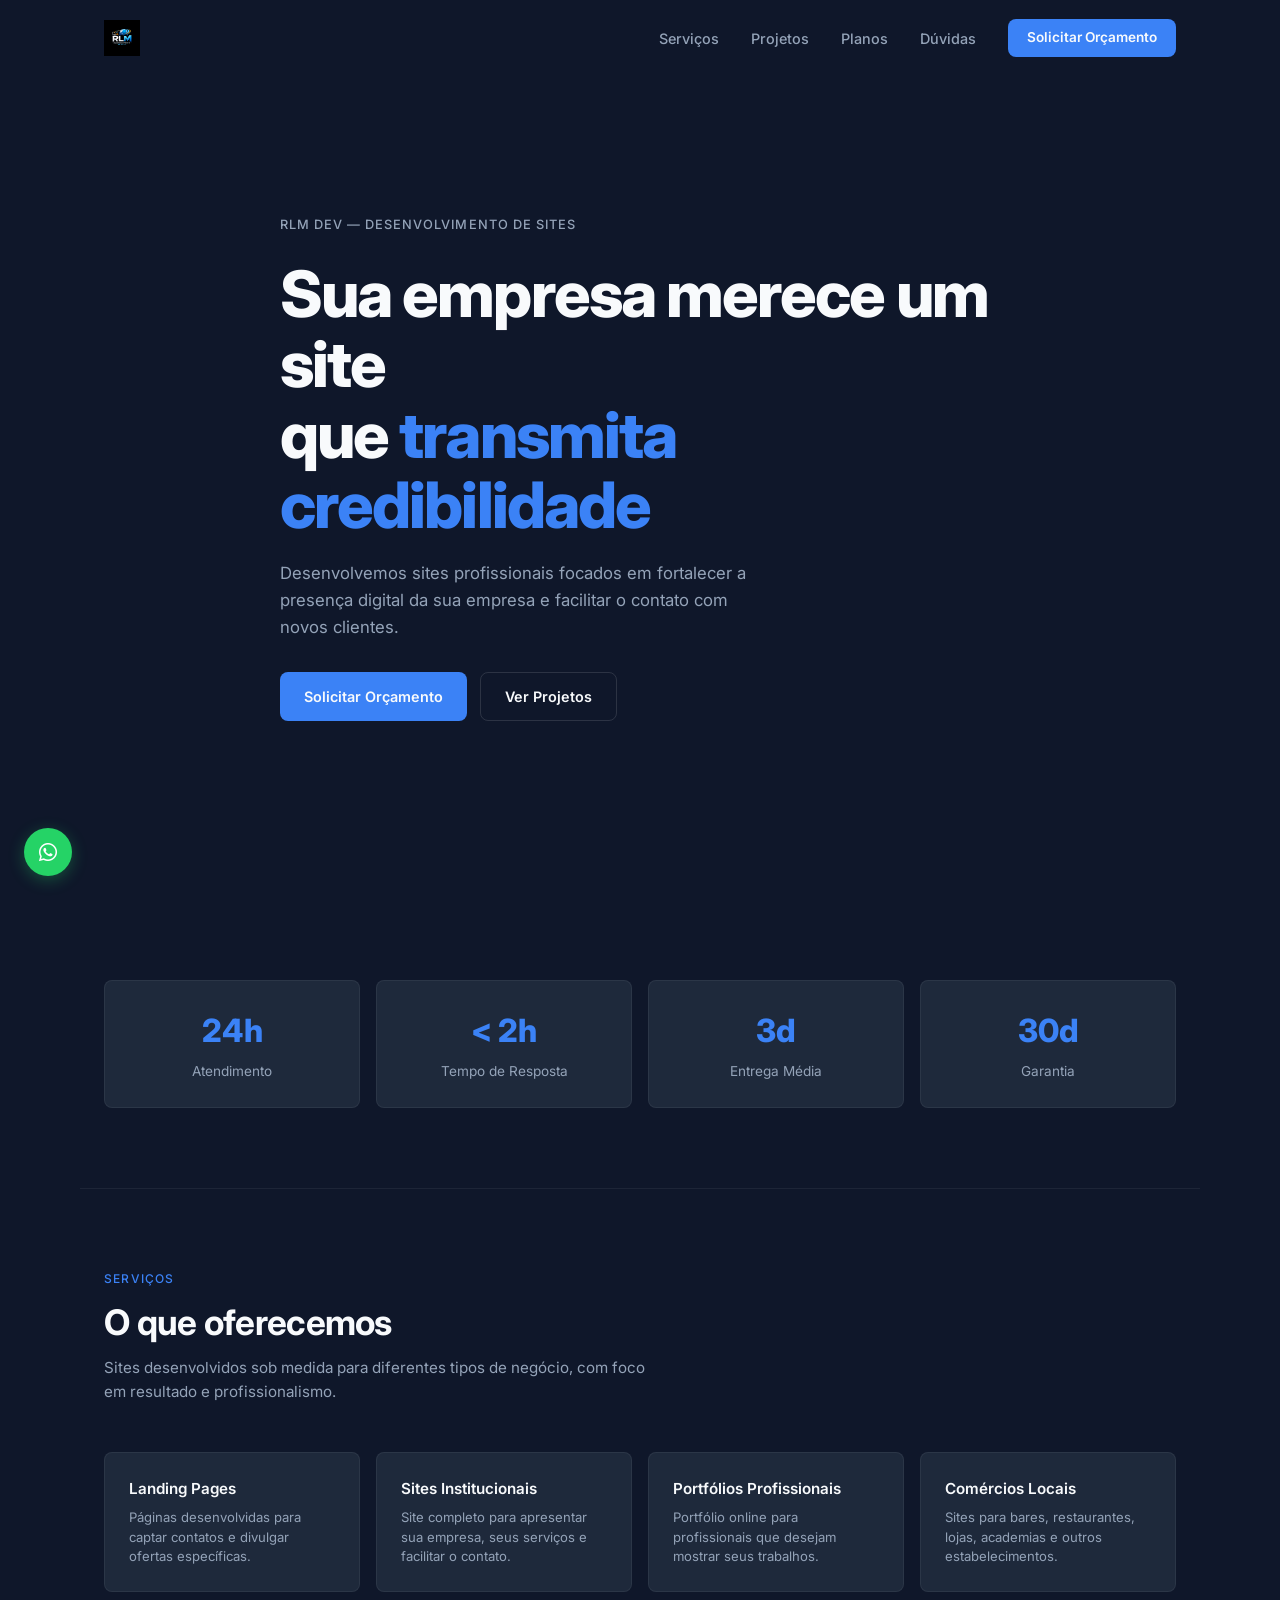
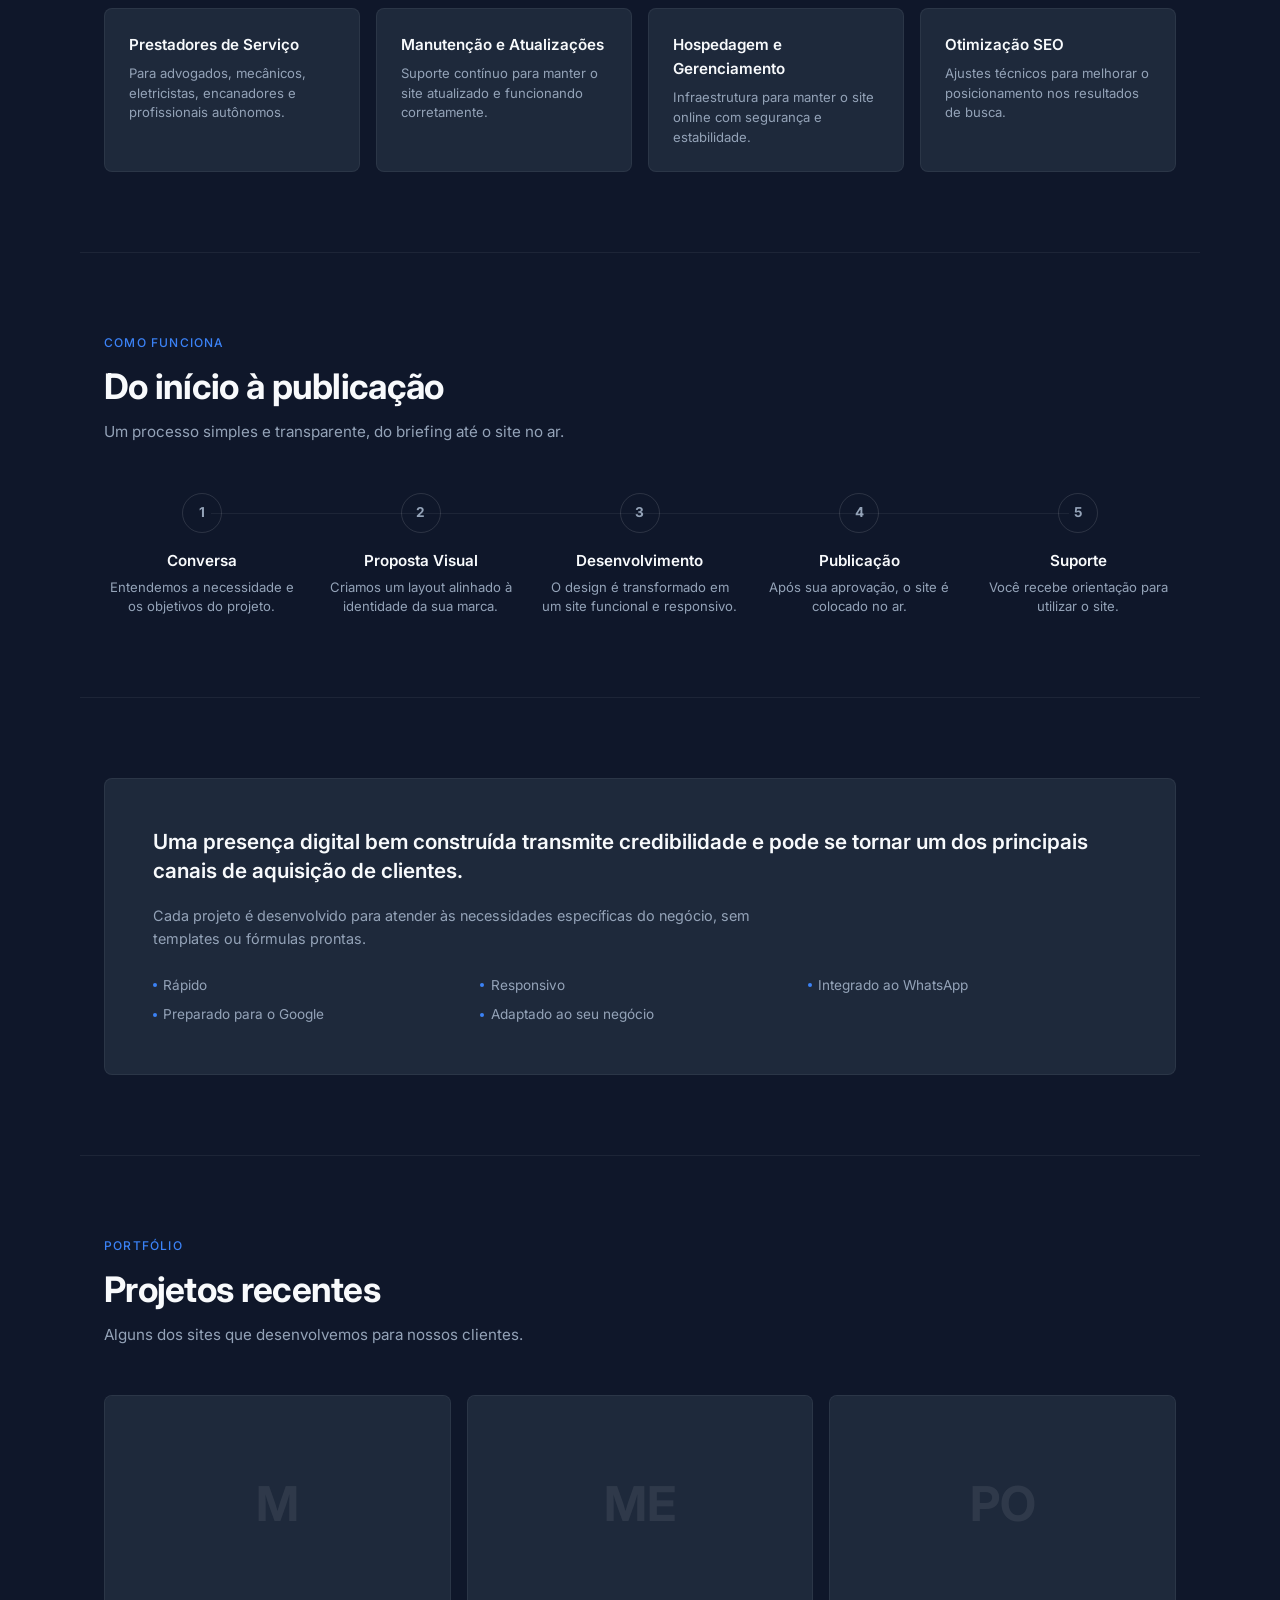
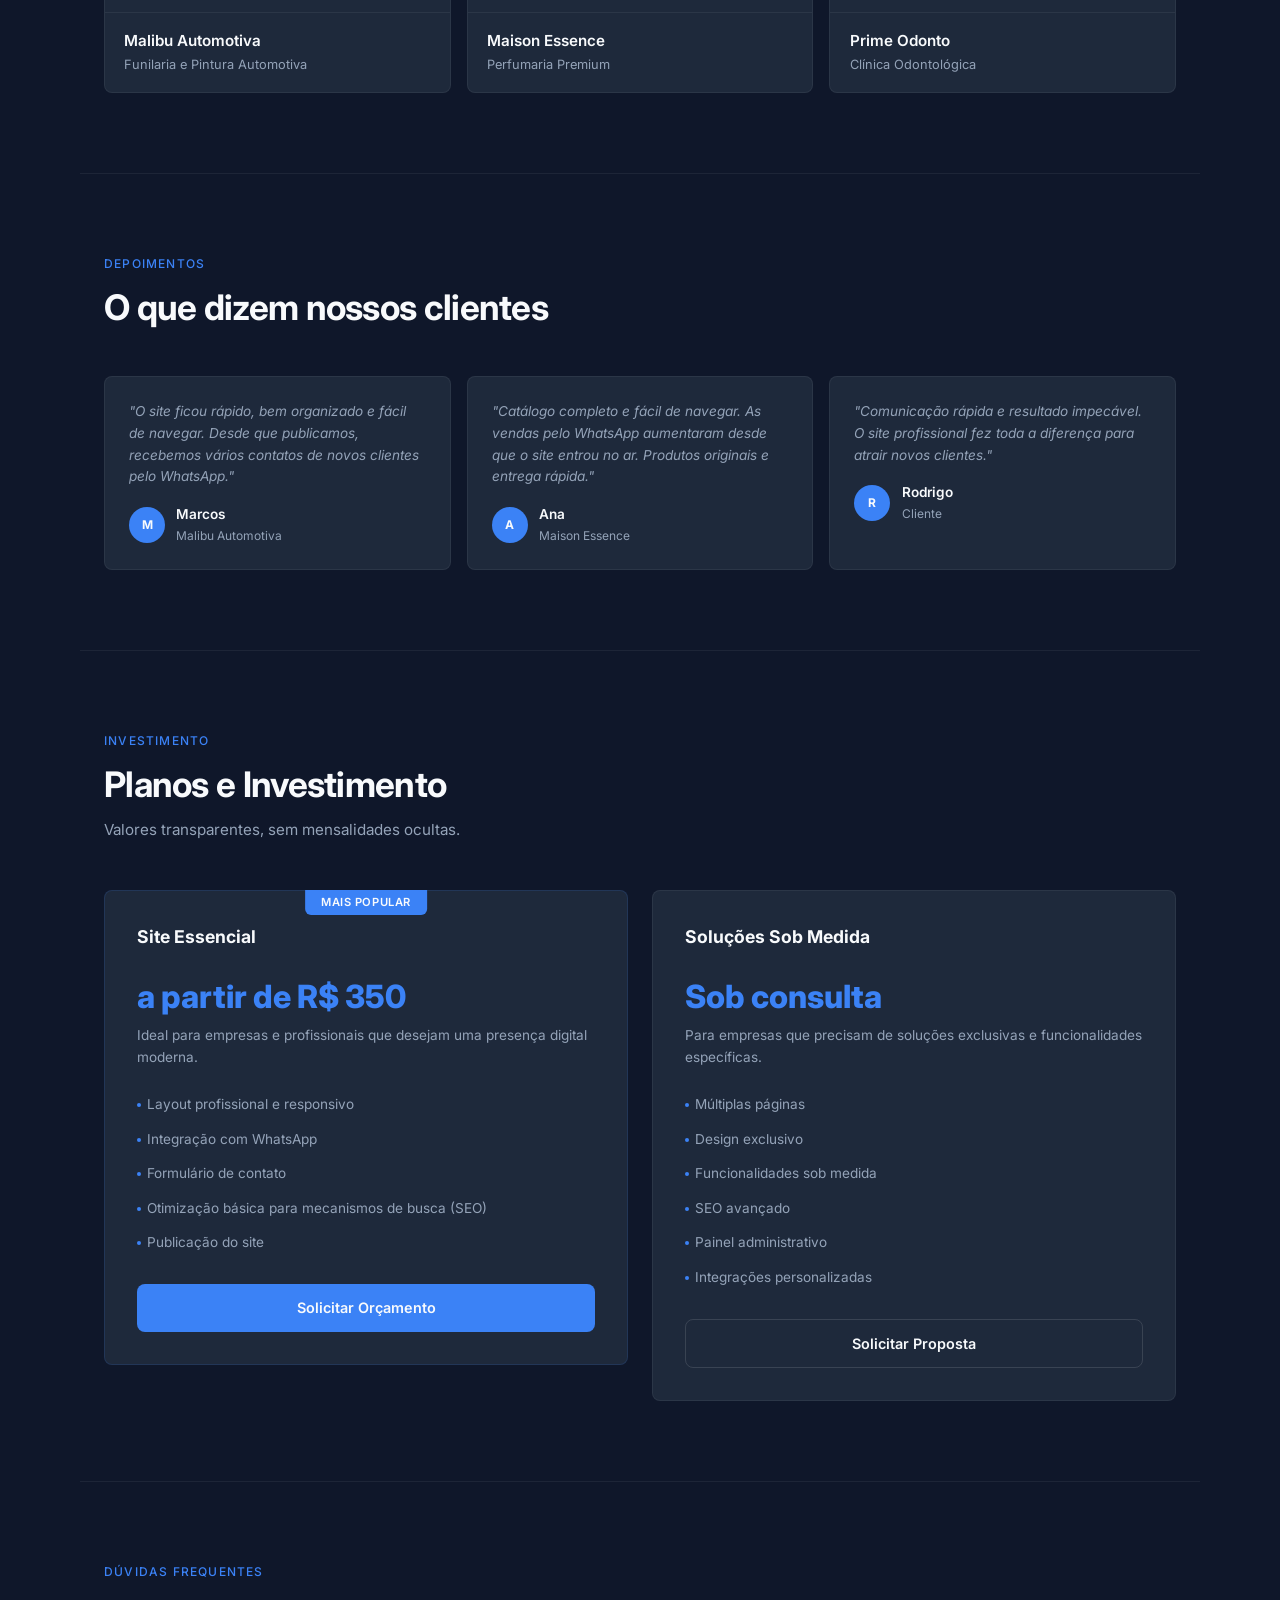
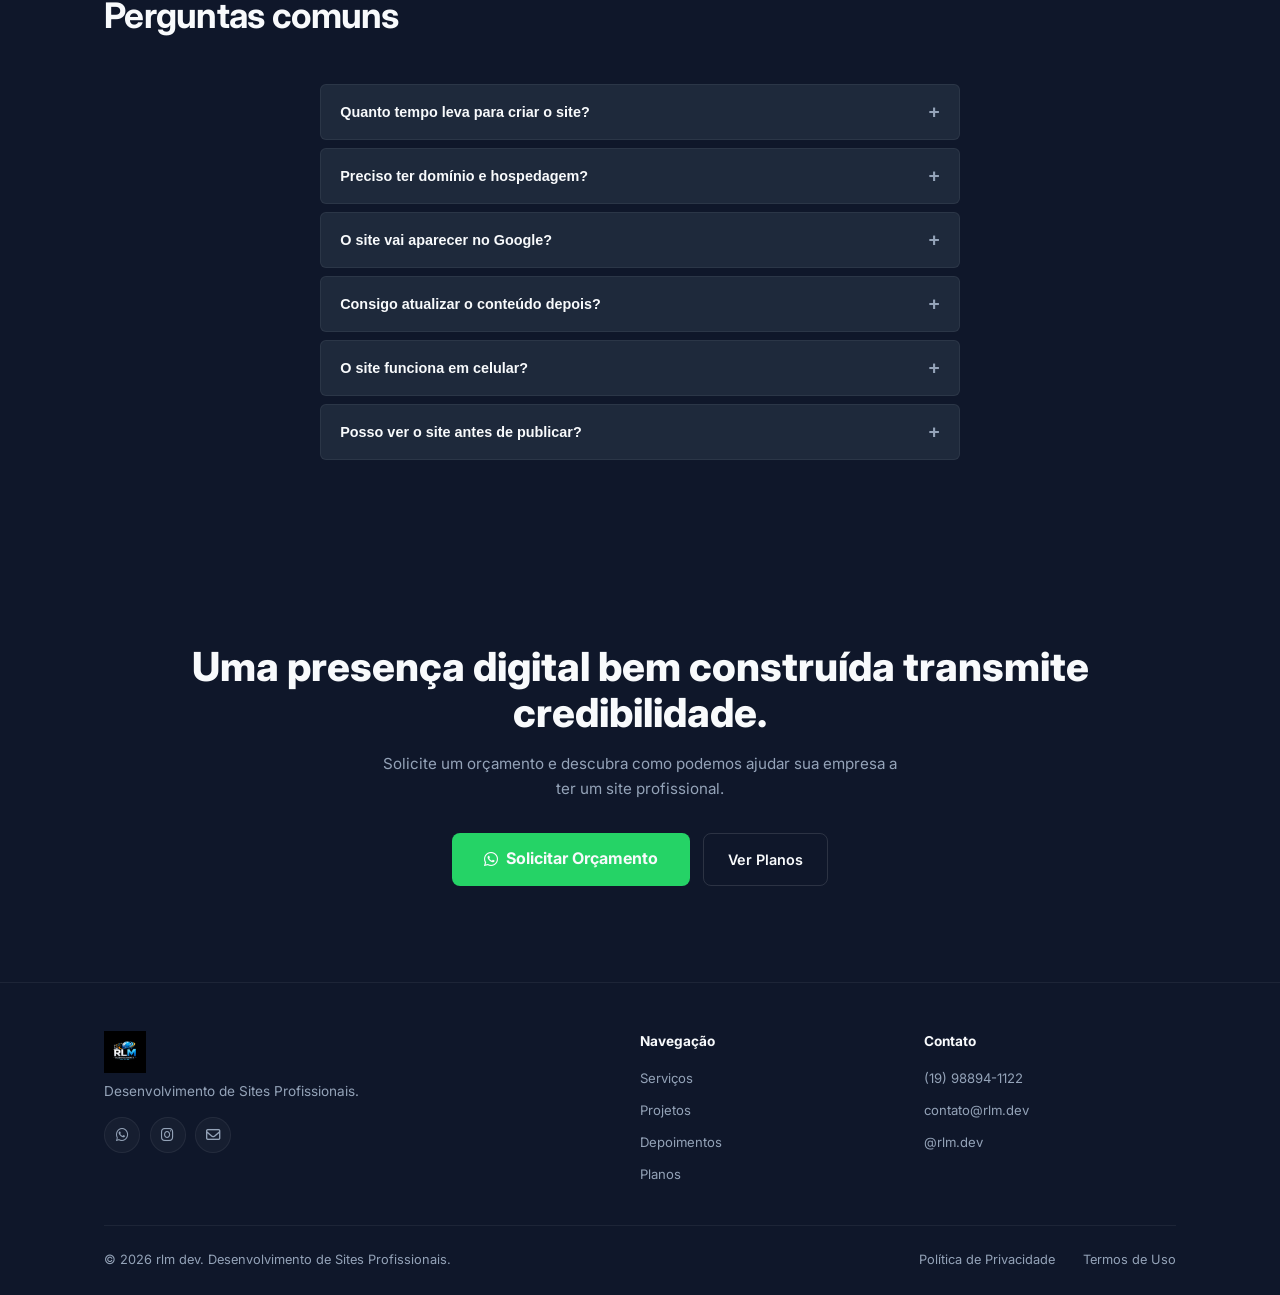
==== commit 8832dab6: "update: adjust Site Essencial price to from R50" ====
--- a/index.html
+++ b/index.html
@@ -305,7 +305,7 @@
       <div class="pricing-grid">
         <div class="pricing-card reveal">
           <h3>Site Essencial</h3>
-          <div class="price">R$ 250</div>
+          <div class="price">a partir de R$ 350</div>
           <p class="desc">Ideal para empresas e profissionais que desejam uma presen&ccedil;a digital moderna.</p>
           <ul>
             <li>Layout profissional e responsivo</li>
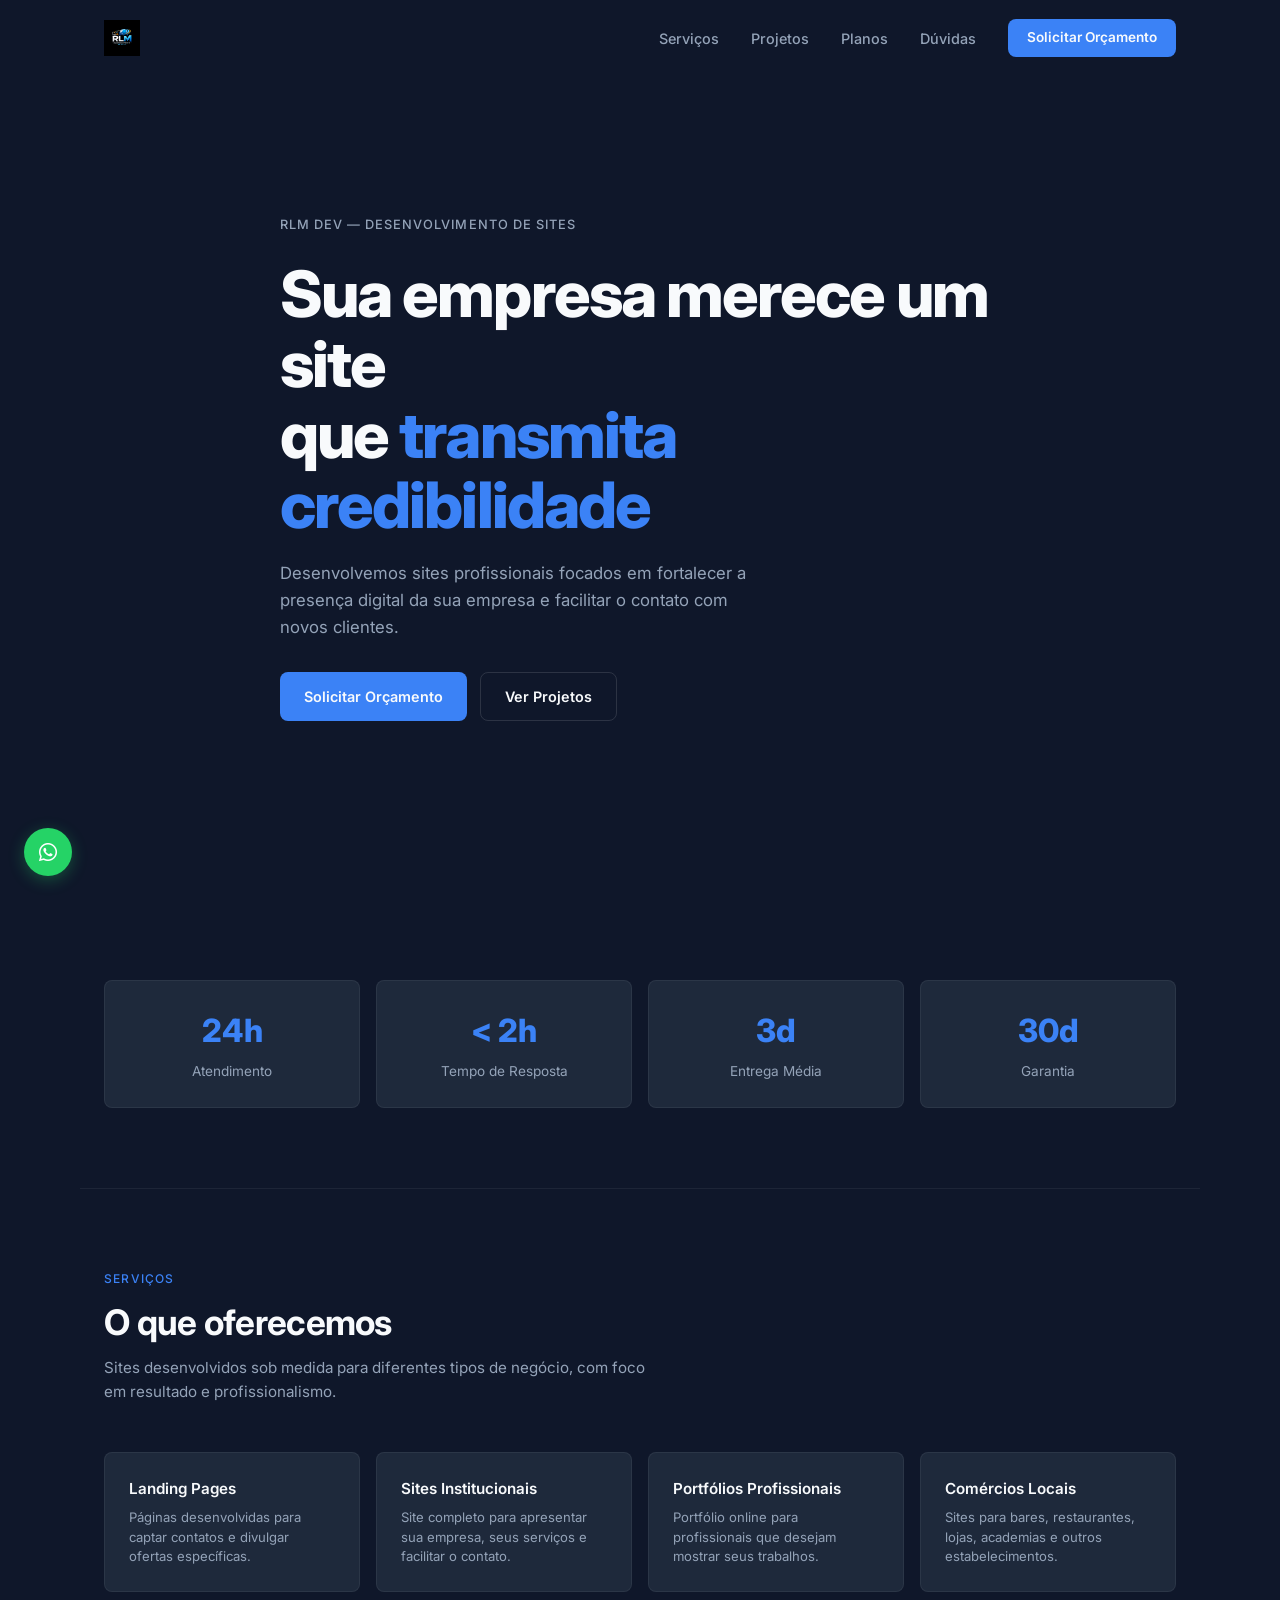
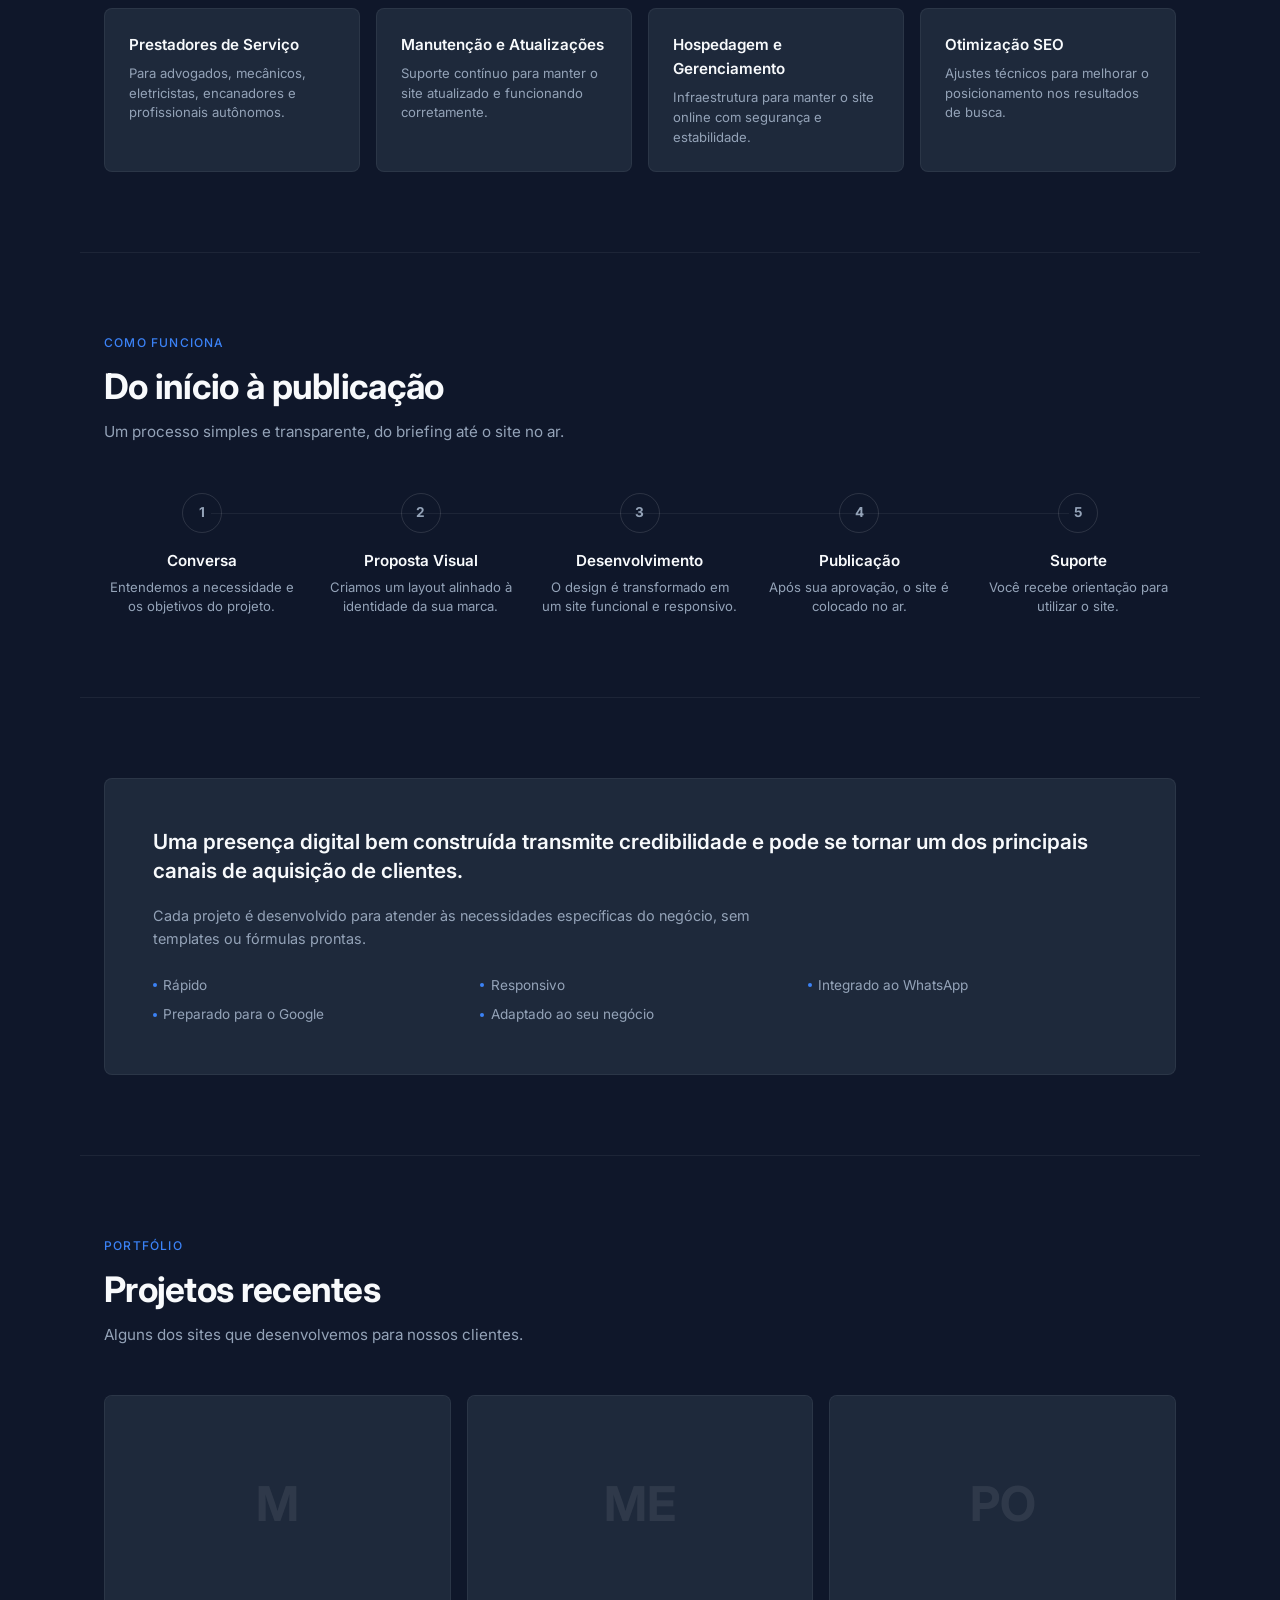
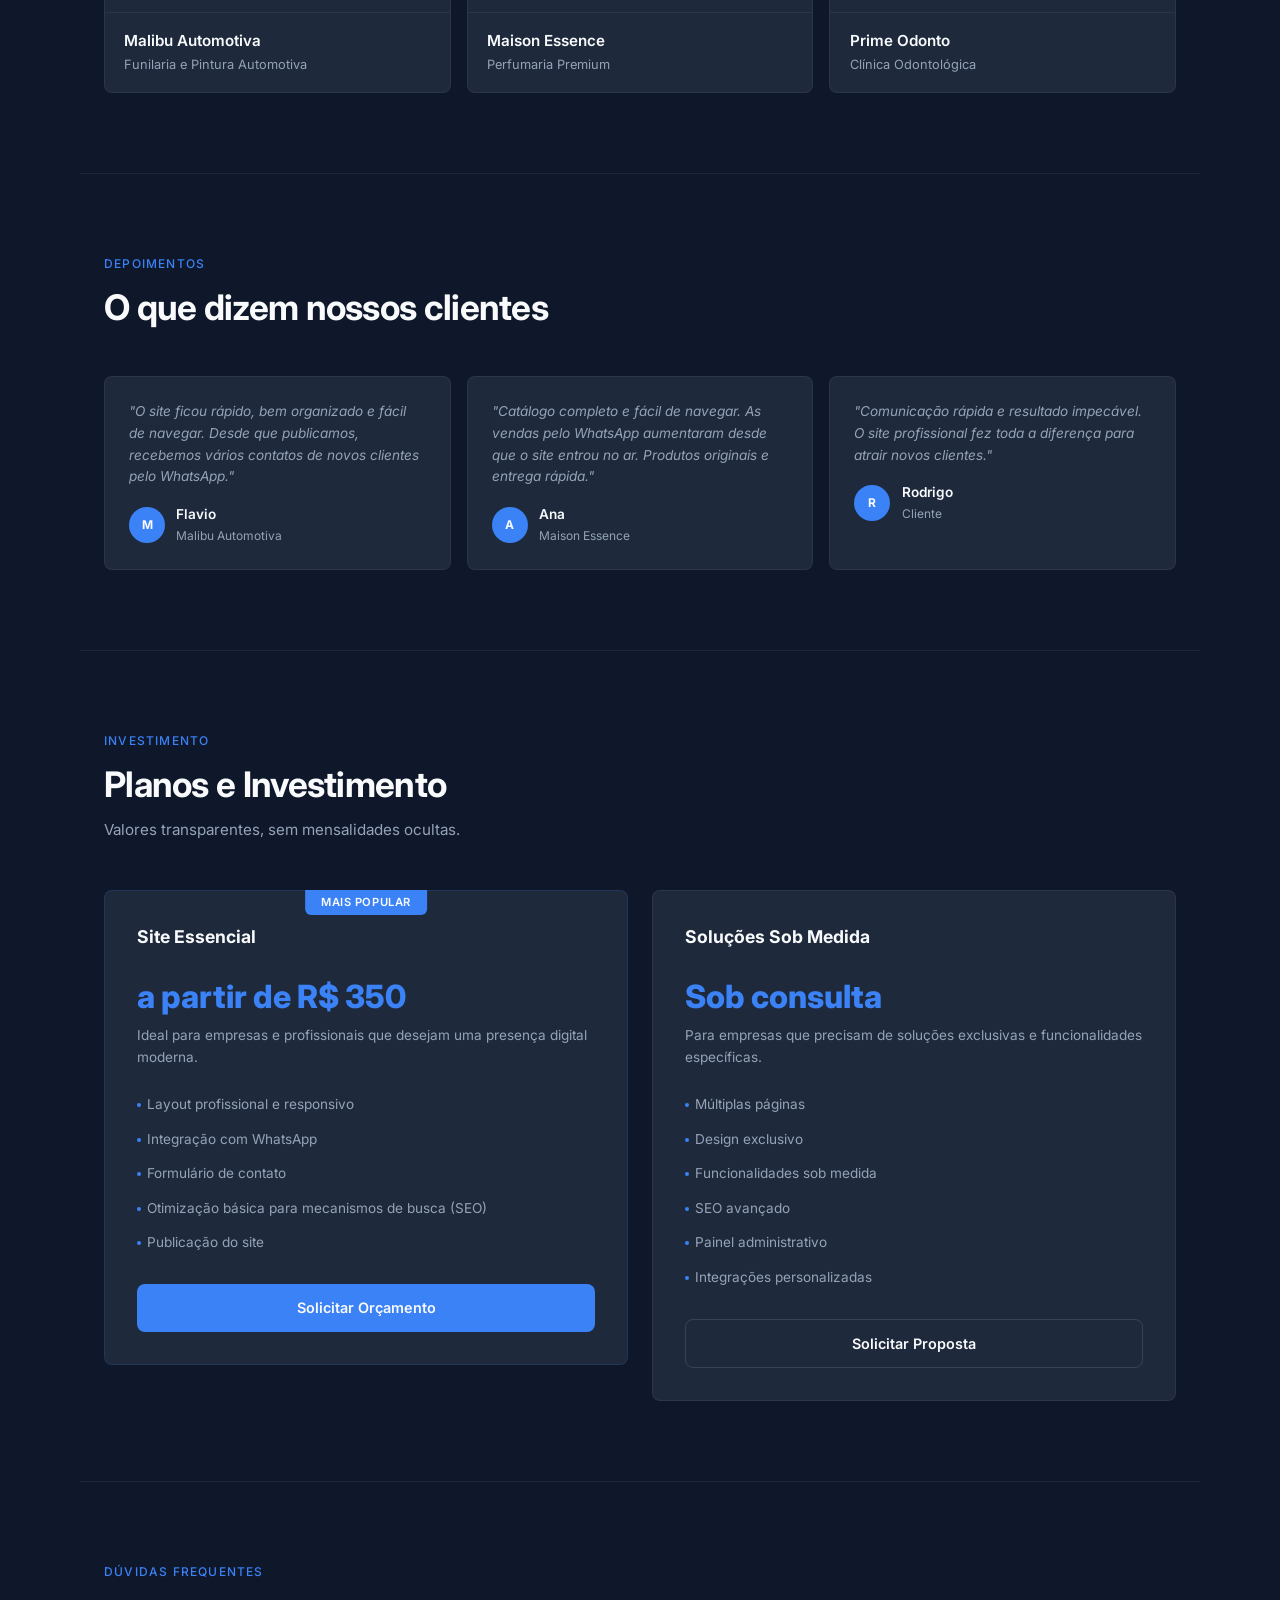
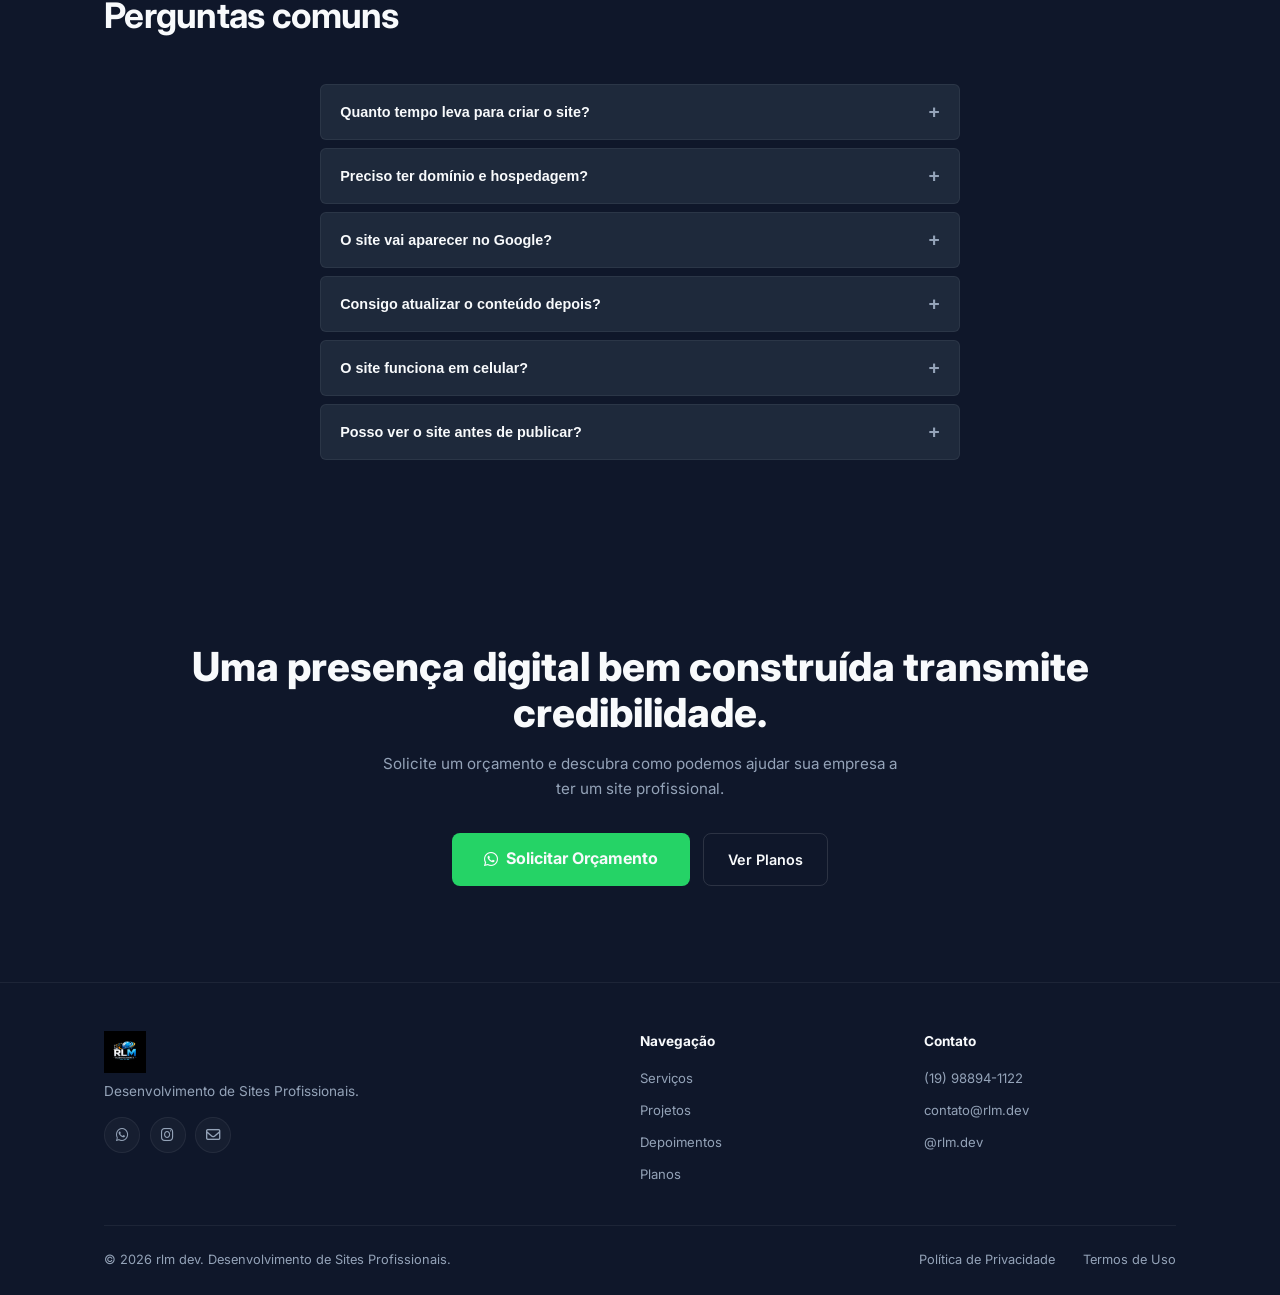
==== commit 921110ae: "fix: update testimonial name Marcos to Flavio" ====
--- a/index.html
+++ b/index.html
@@ -263,7 +263,7 @@
           <div class="author">
             <div class="avatar">M</div>
             <div>
-              <div class="name">Marcos</div>
+              <div class="name">Flavio</div>
               <div class="role">Malibu Automotiva</div>
             </div>
           </div>
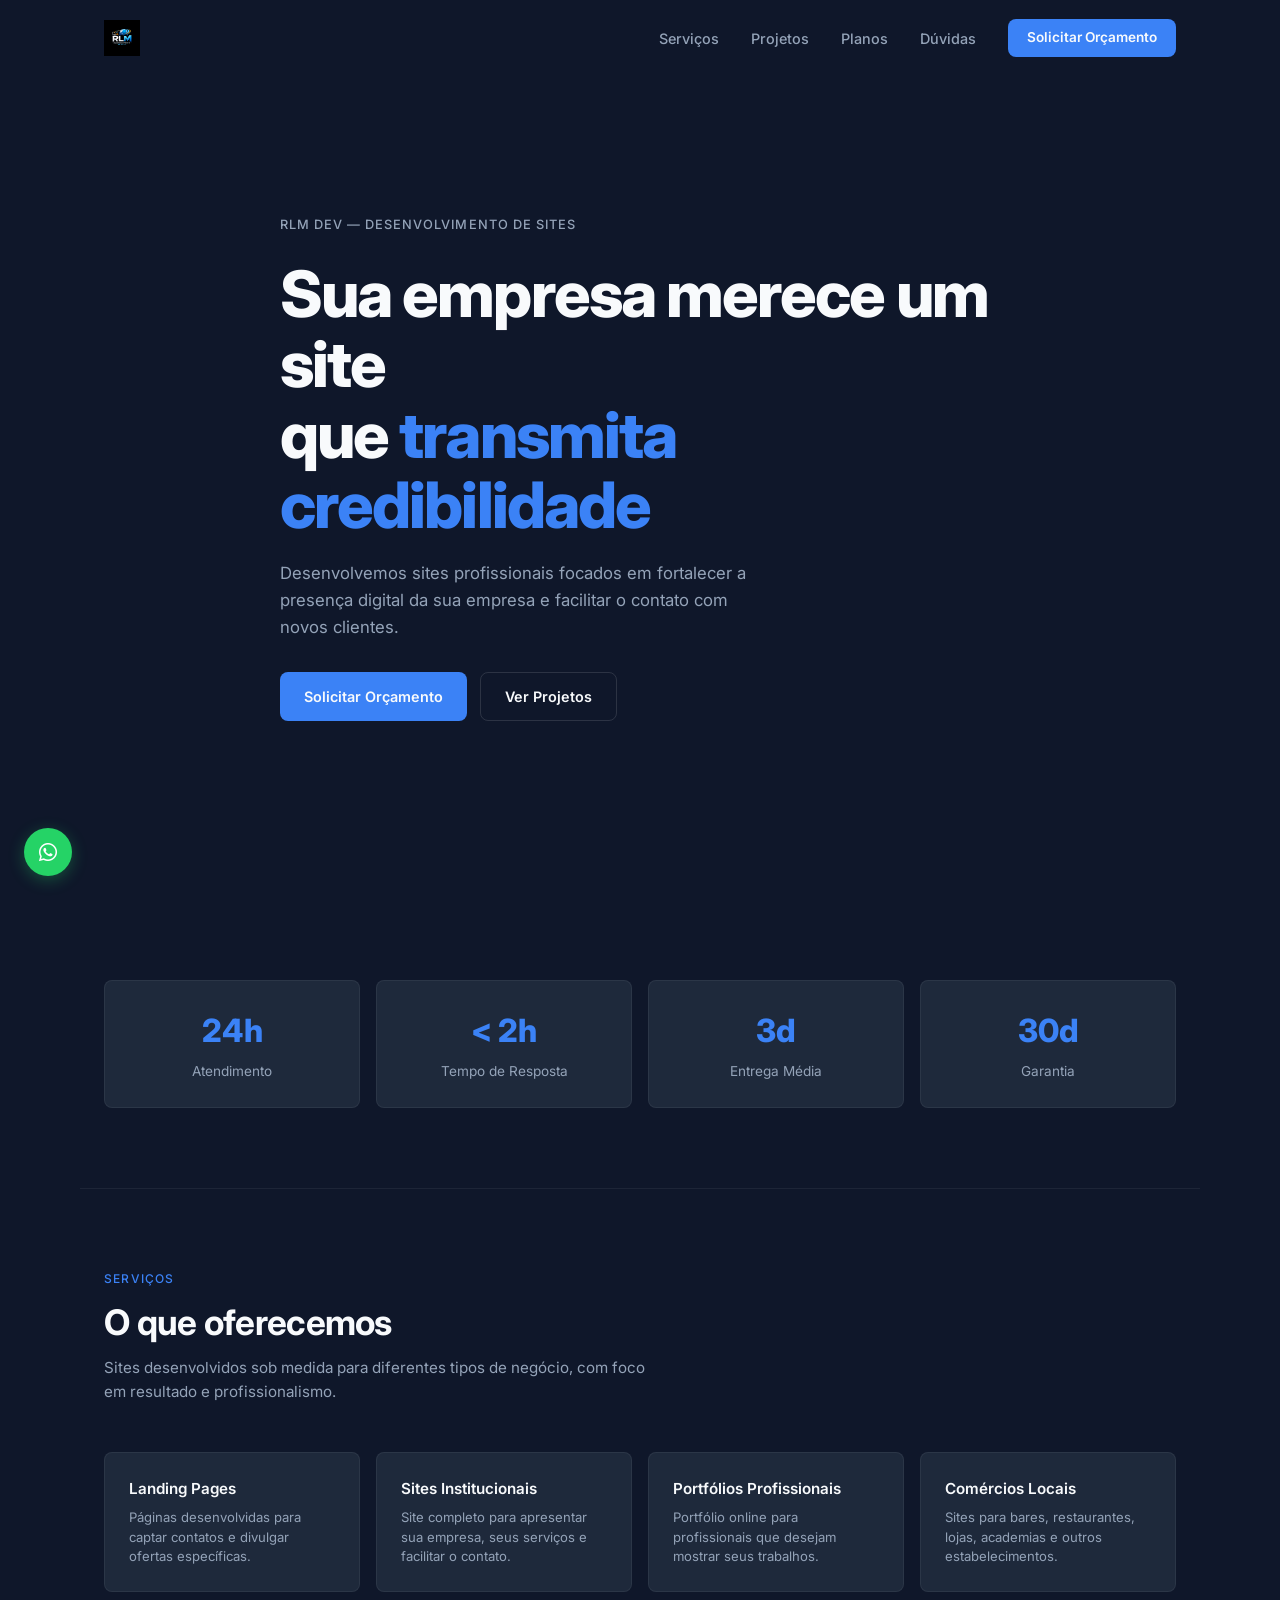
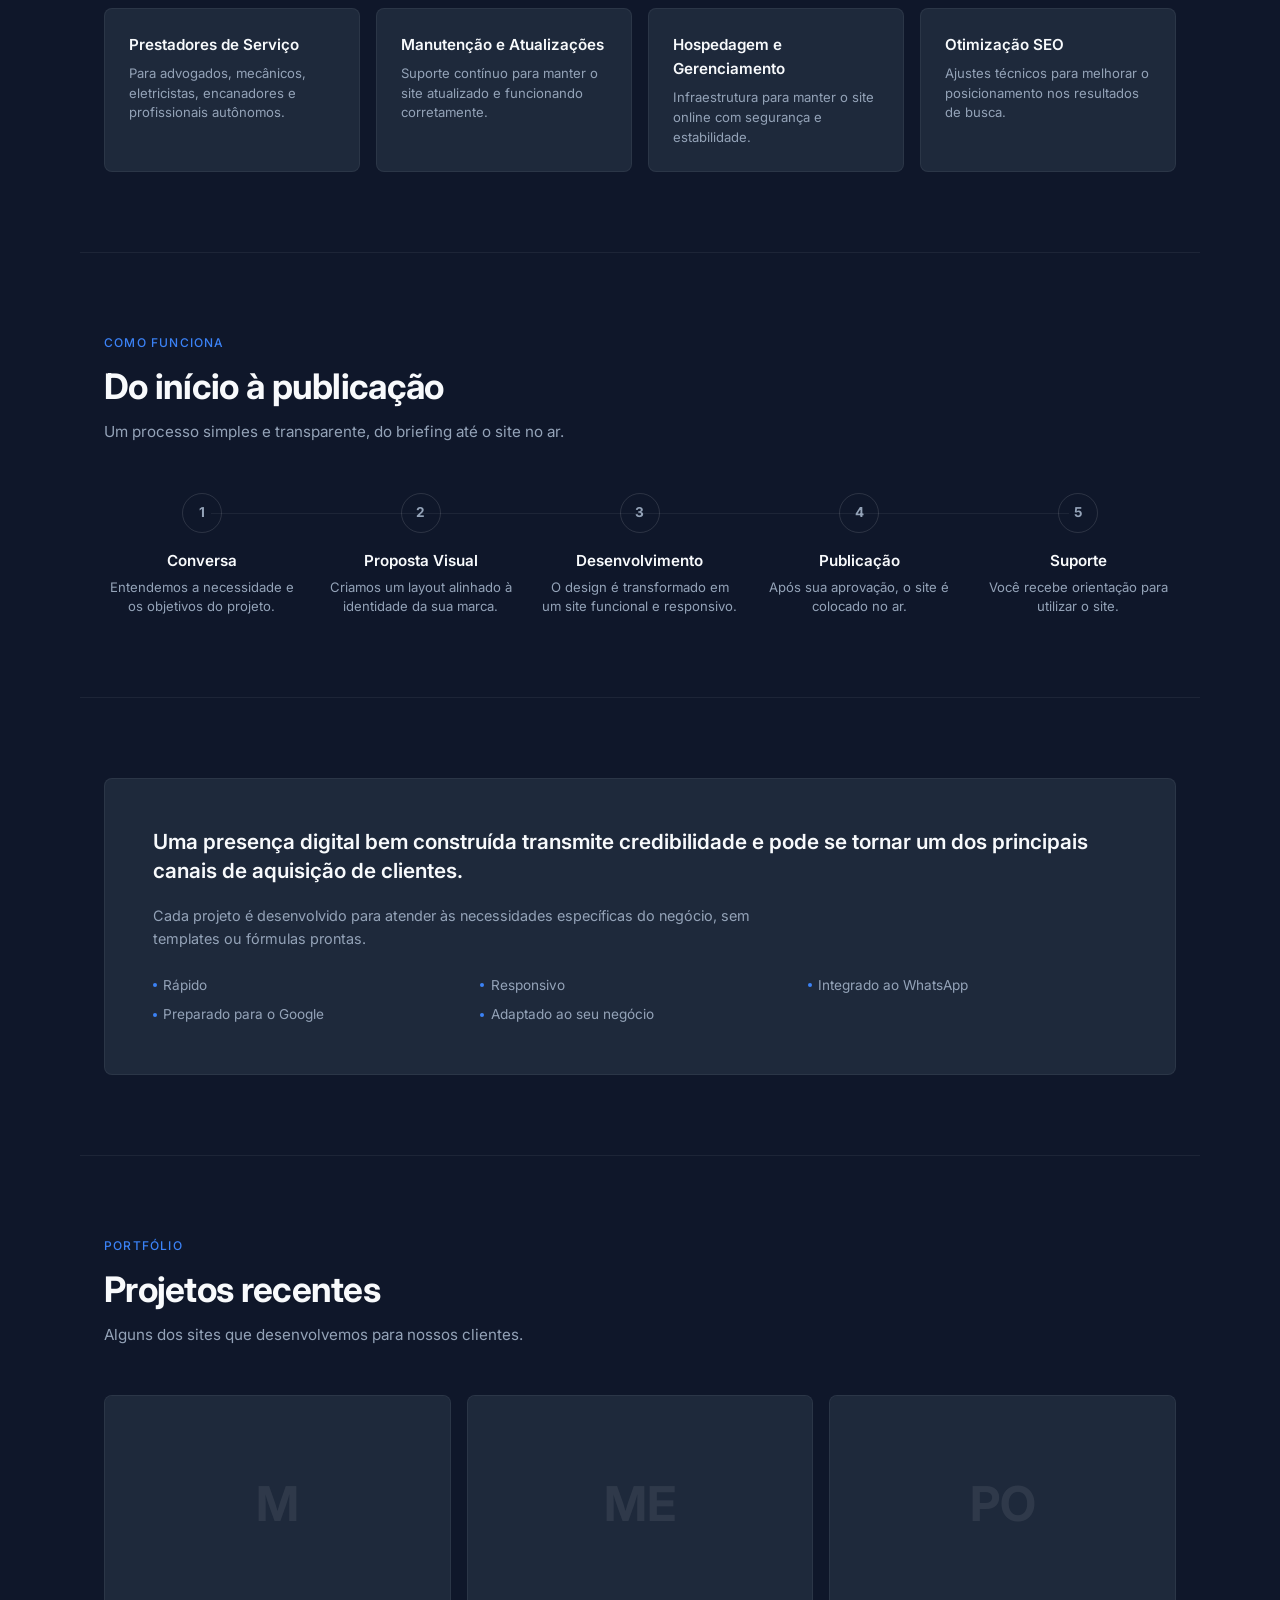
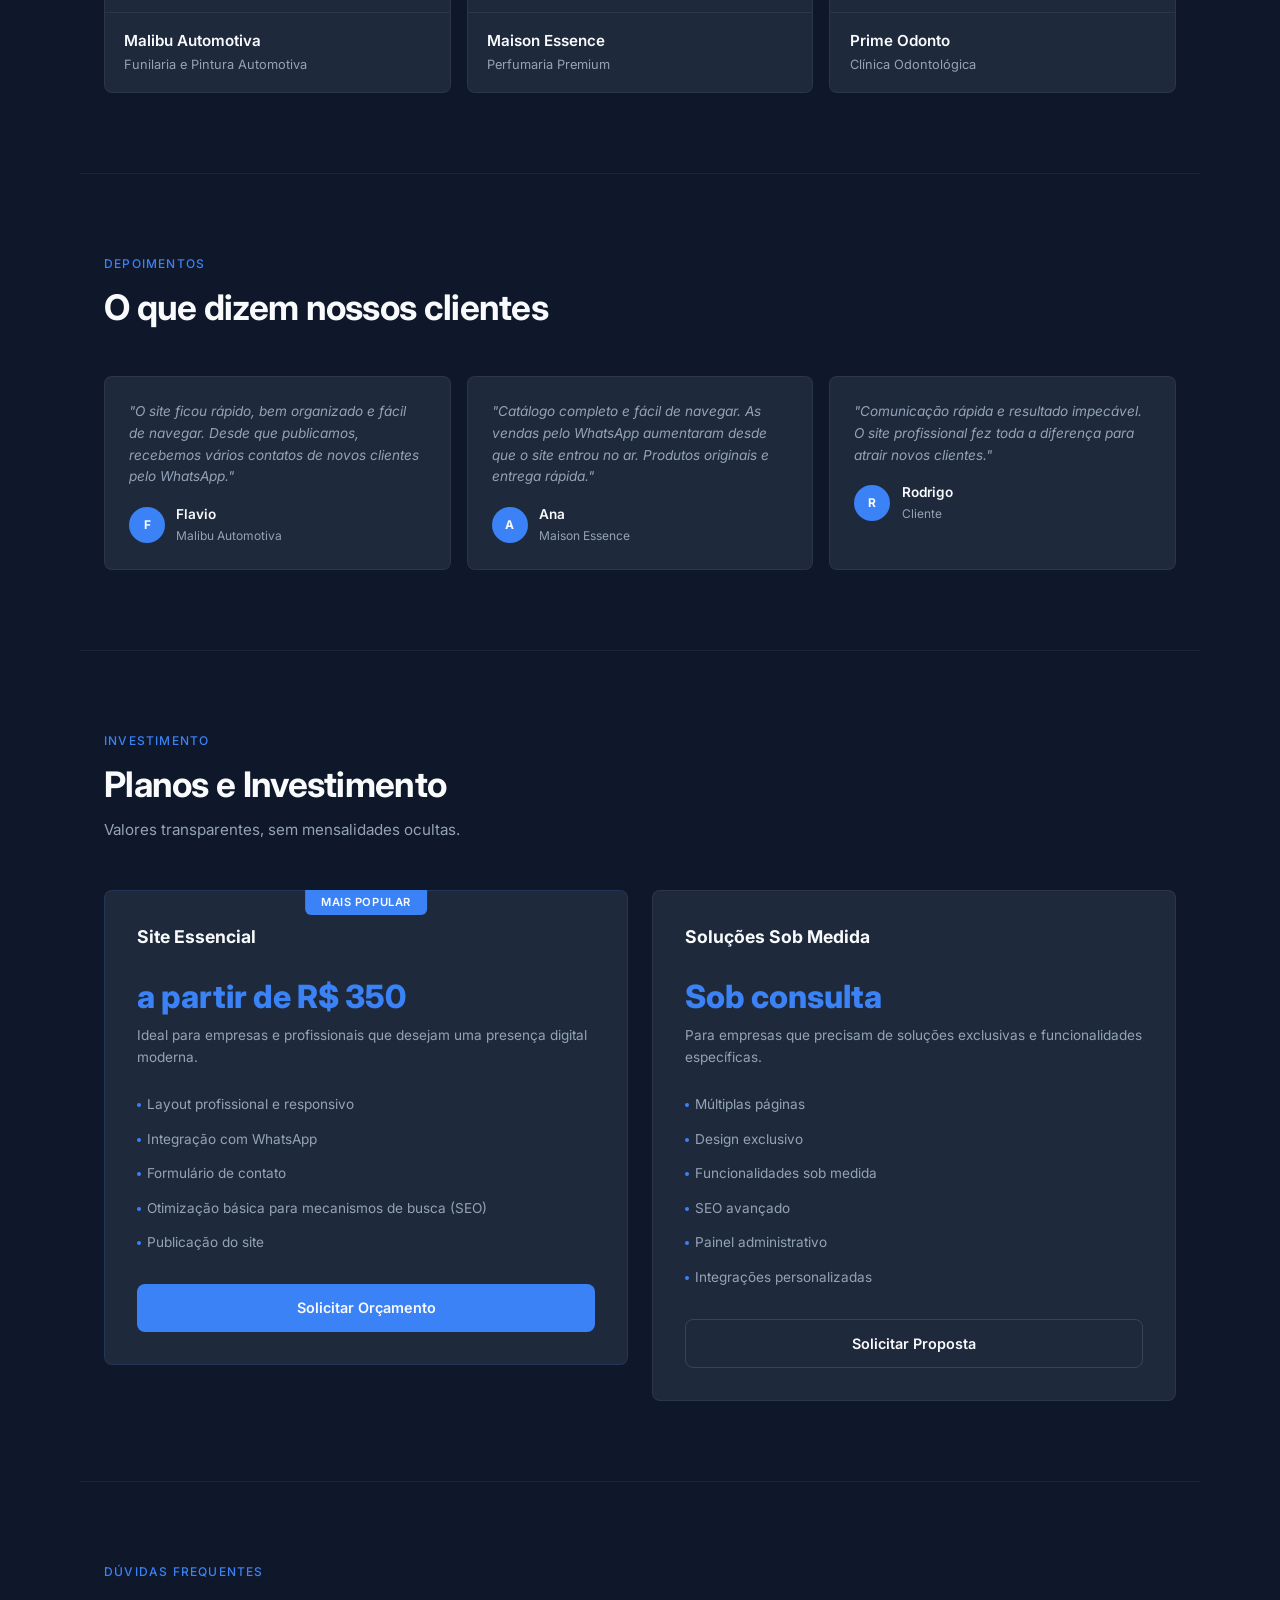
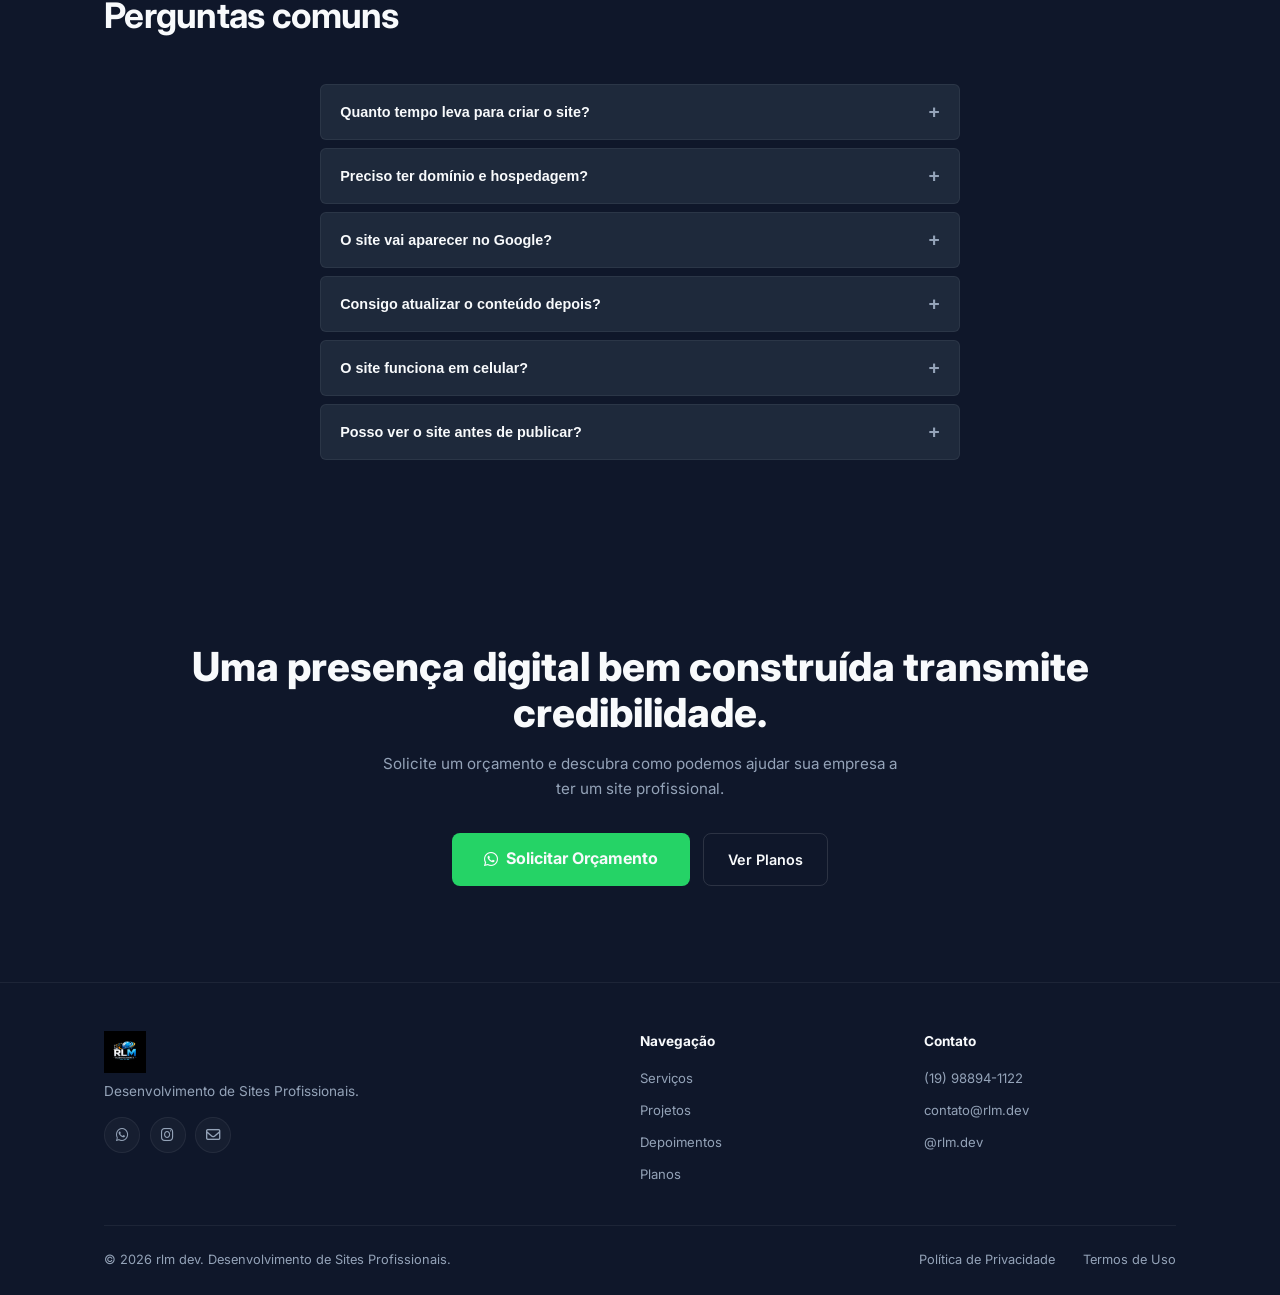
==== commit e092c6ff: "fix: update testimonial avatar initial from M to F" ====
--- a/index.html
+++ b/index.html
@@ -261,7 +261,7 @@
         <div class="testimonial-card reveal">
           <p class="text">"O site ficou r&aacute;pido, bem organizado e f&aacute;cil de navegar. Desde que publicamos, recebemos v&aacute;rios contatos de novos clientes pelo WhatsApp."</p>
           <div class="author">
-            <div class="avatar">M</div>
+            <div class="avatar">F</div>
             <div>
               <div class="name">Flavio</div>
               <div class="role">Malibu Automotiva</div>
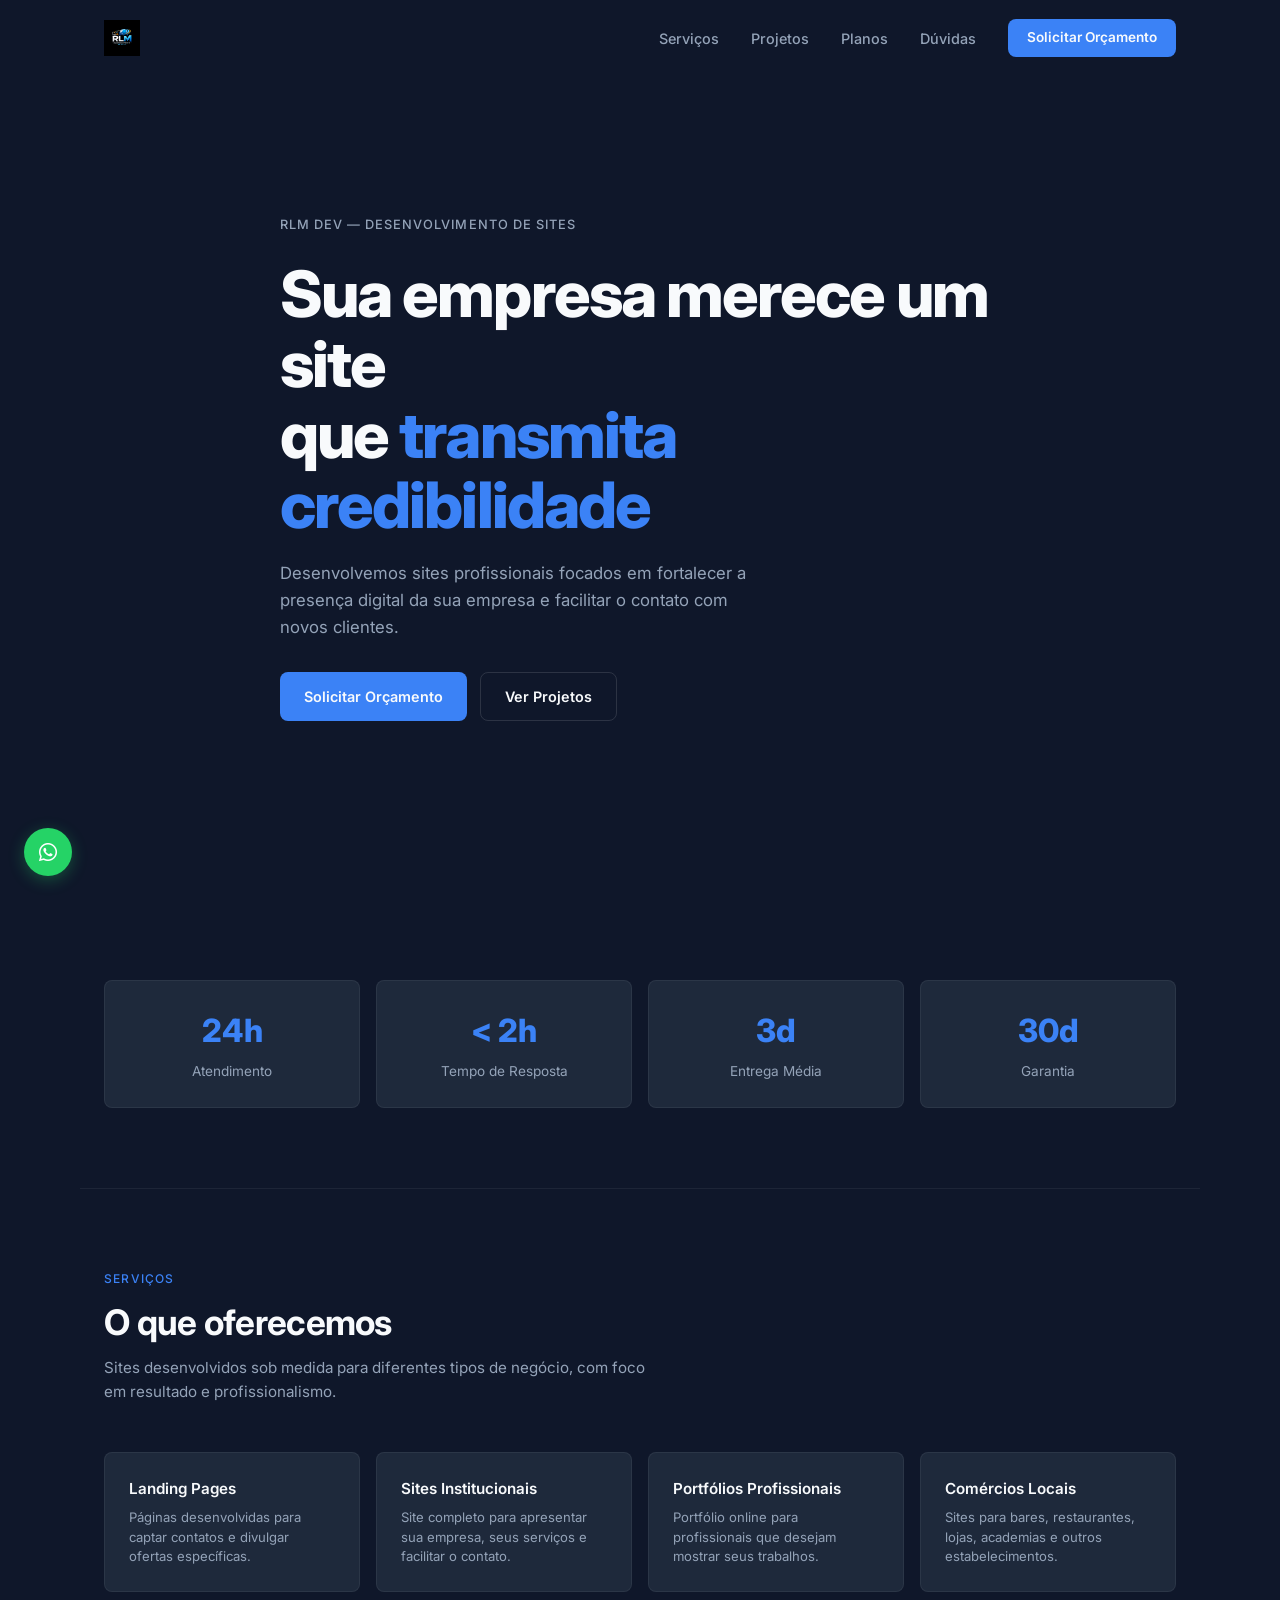
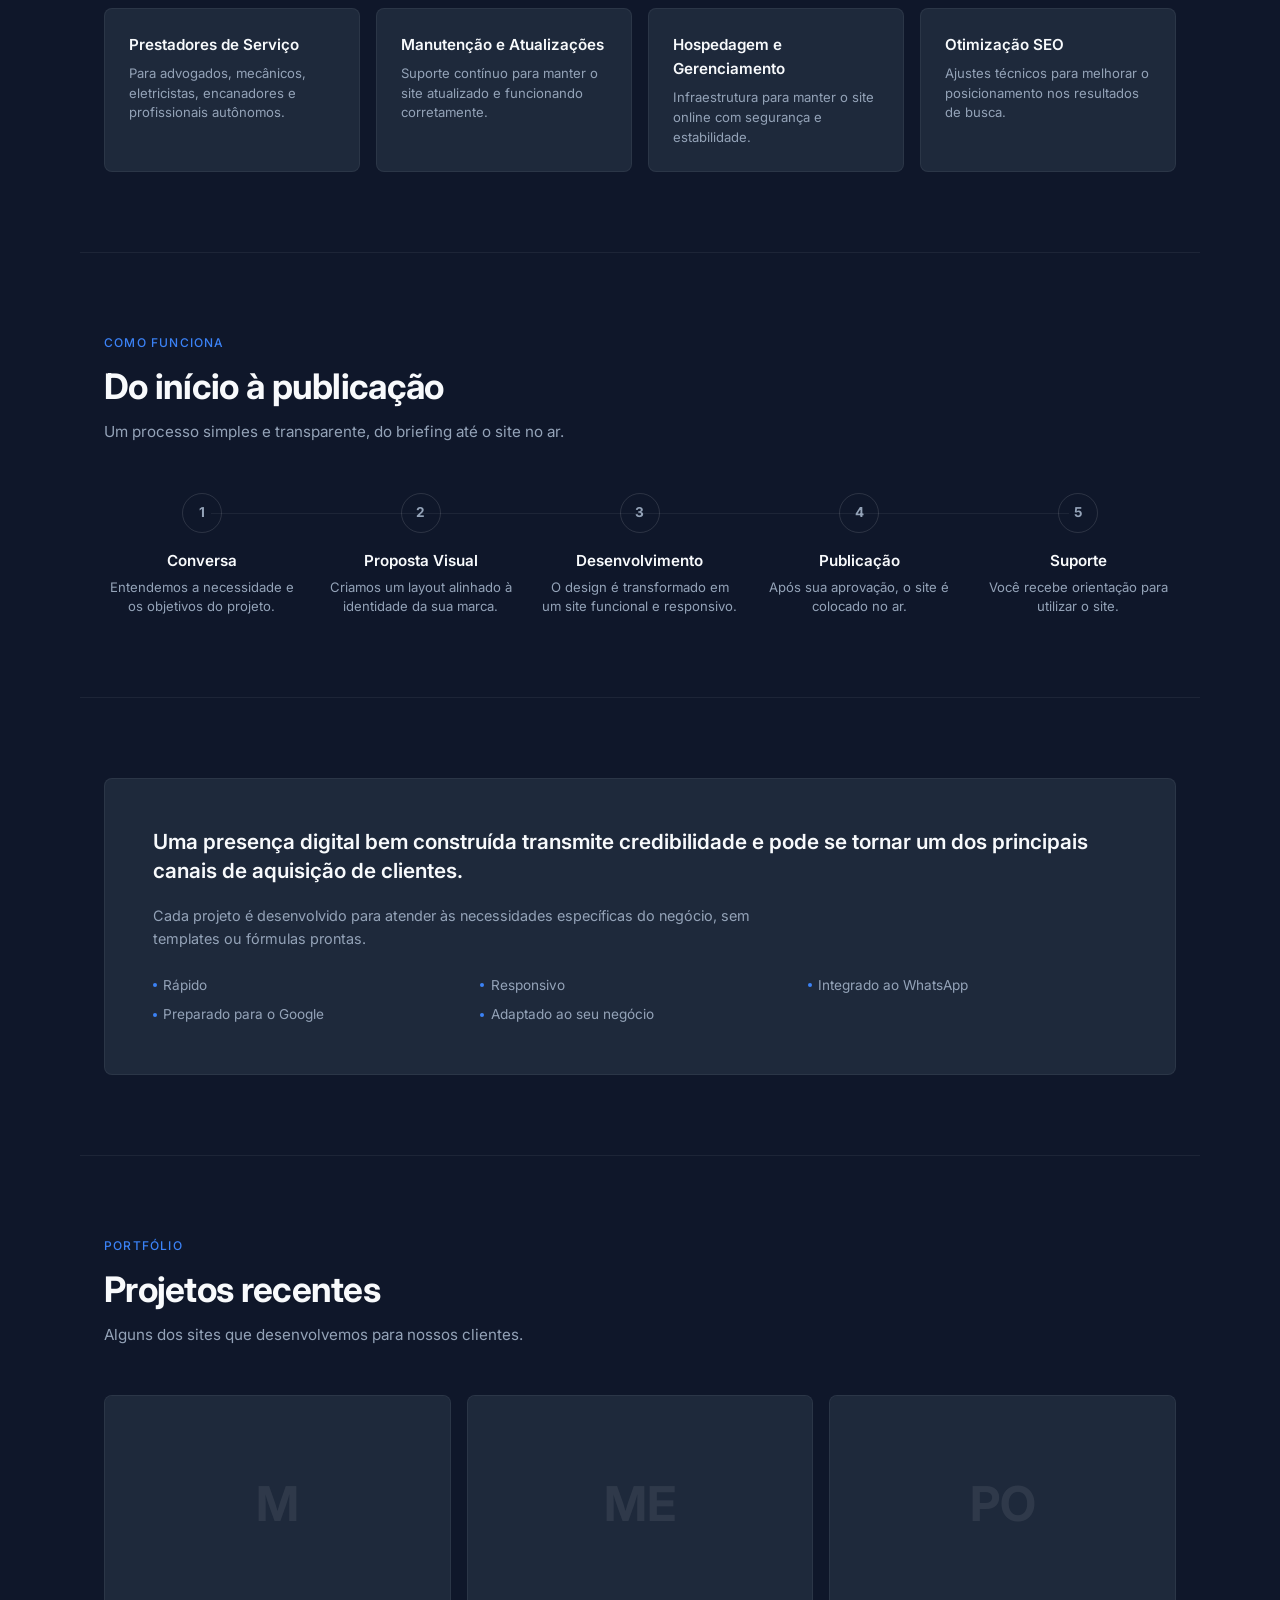
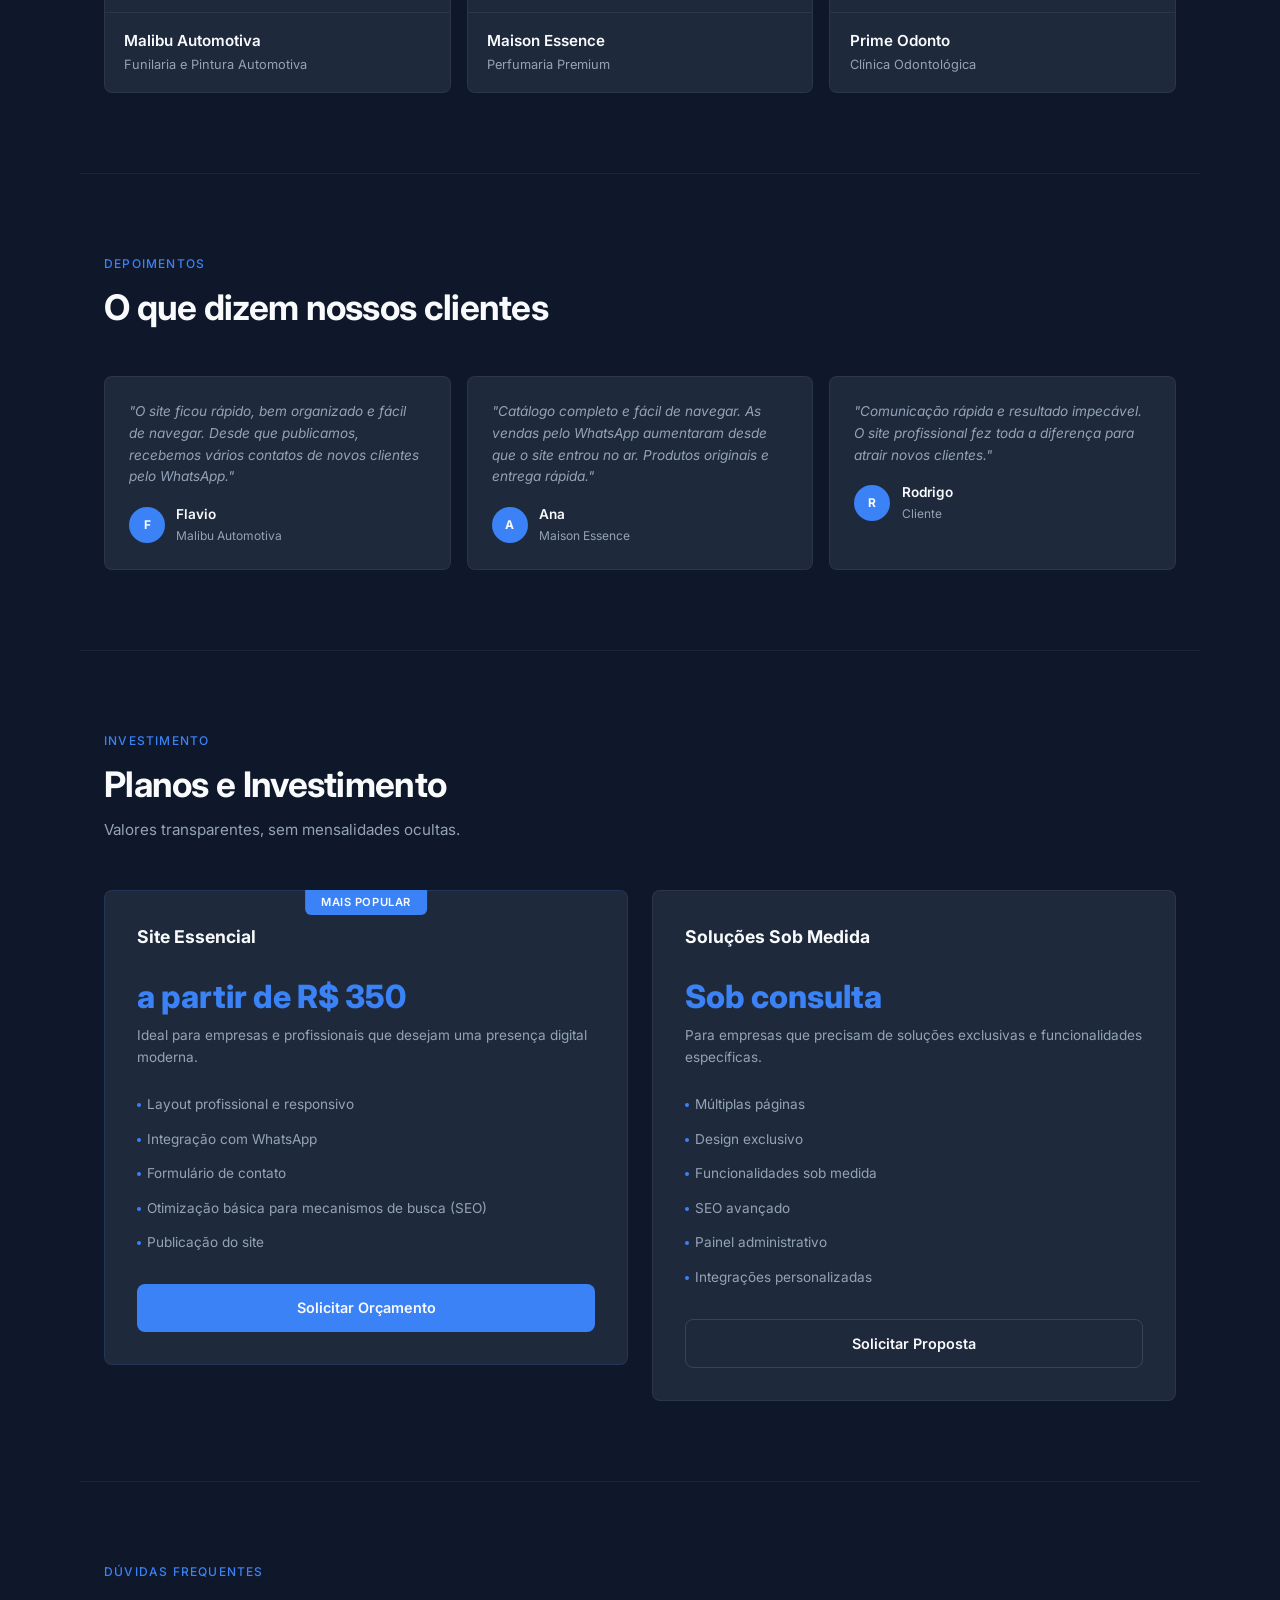
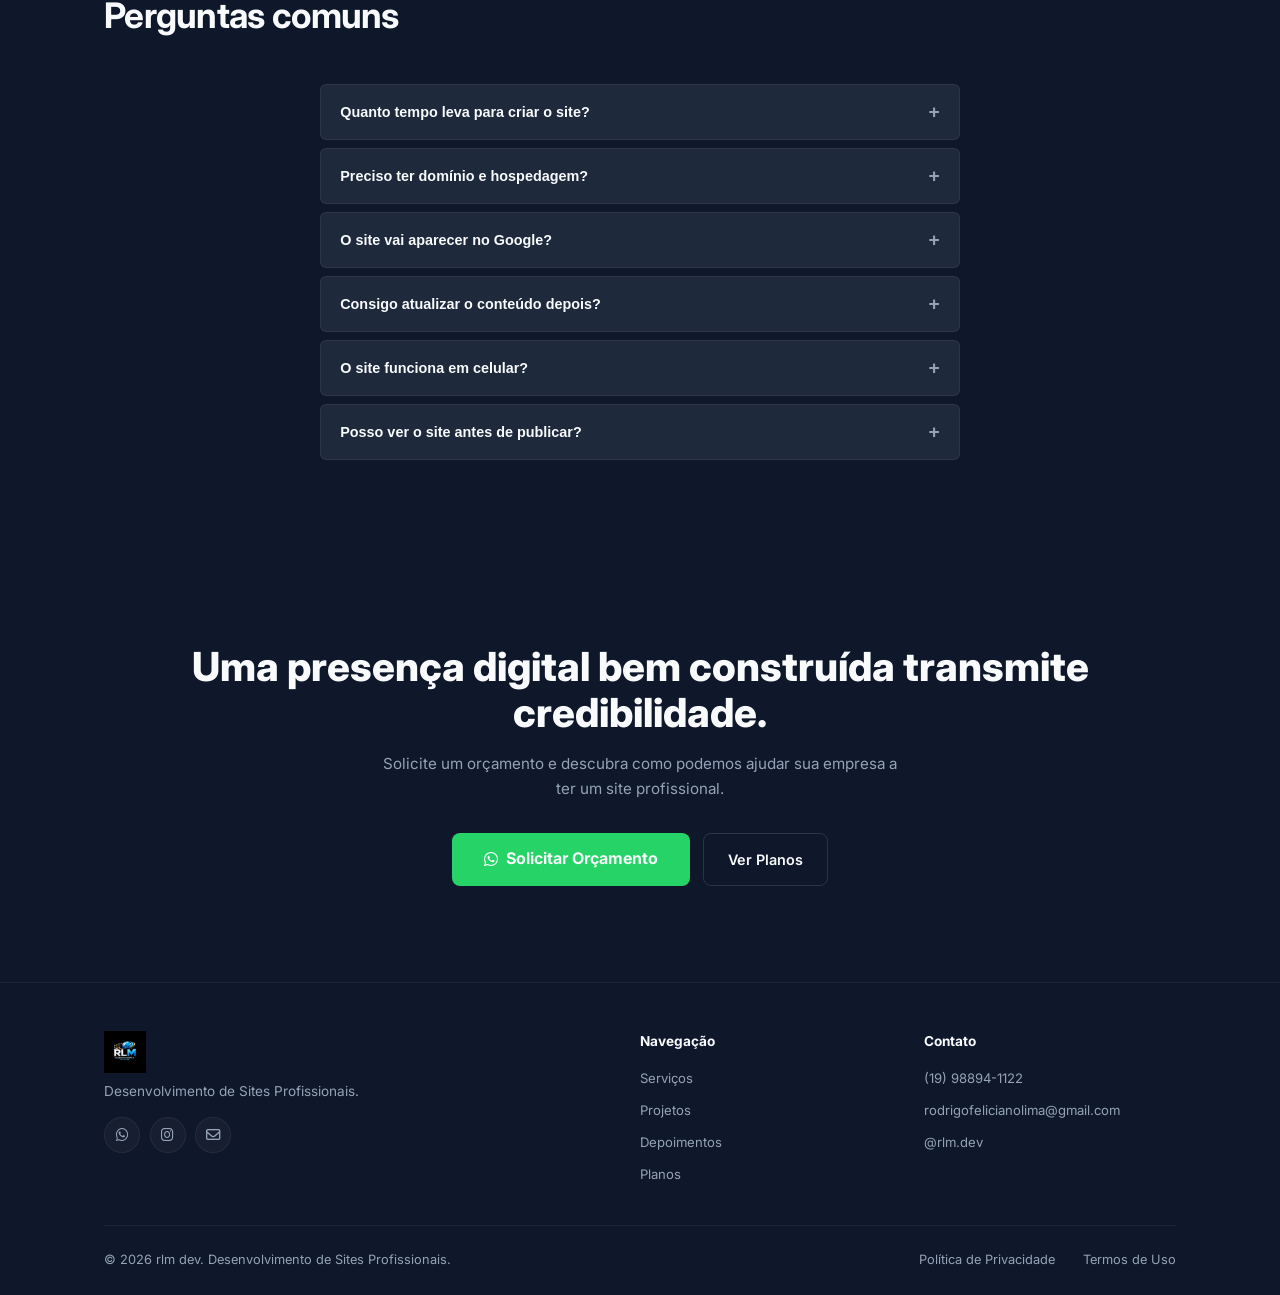
==== commit 27e1509f: "update: change contact email to rodrigofelicianolima@gmail.com" ====
--- a/index.html
+++ b/index.html
@@ -396,7 +396,7 @@
           <div class="social">
             <a href="https://wa.me/5519988941122" target="_blank" aria-label="WhatsApp"><i class="fab fa-whatsapp"></i></a>
             <a href="https://instagram.com/rlm.dev" target="_blank" aria-label="Instagram"><i class="fab fa-instagram"></i></a>
-            <a href="mailto:contato@rlm.dev" aria-label="Email"><i class="far fa-envelope"></i></a>
+            <a href="mailto:rodrigofelicianolima@gmail.com" aria-label="Email"><i class="far fa-envelope"></i></a>
           </div>
         </div>
         <div class="col">
@@ -412,7 +412,7 @@
           <h4>Contato</h4>
           <ul>
             <li><a href="https://wa.me/5519988941122" target="_blank">(19) 98894-1122</a></li>
-            <li><a href="mailto:contato@rlm.dev">contato@rlm.dev</a></li>
+            <li><a href="mailto:rodrigofelicianolima@gmail.com">rodrigofelicianolima@gmail.com</a></li>
             <li><a href="https://instagram.com/rlm.dev" target="_blank">@rlm.dev</a></li>
           </ul>
         </div>
